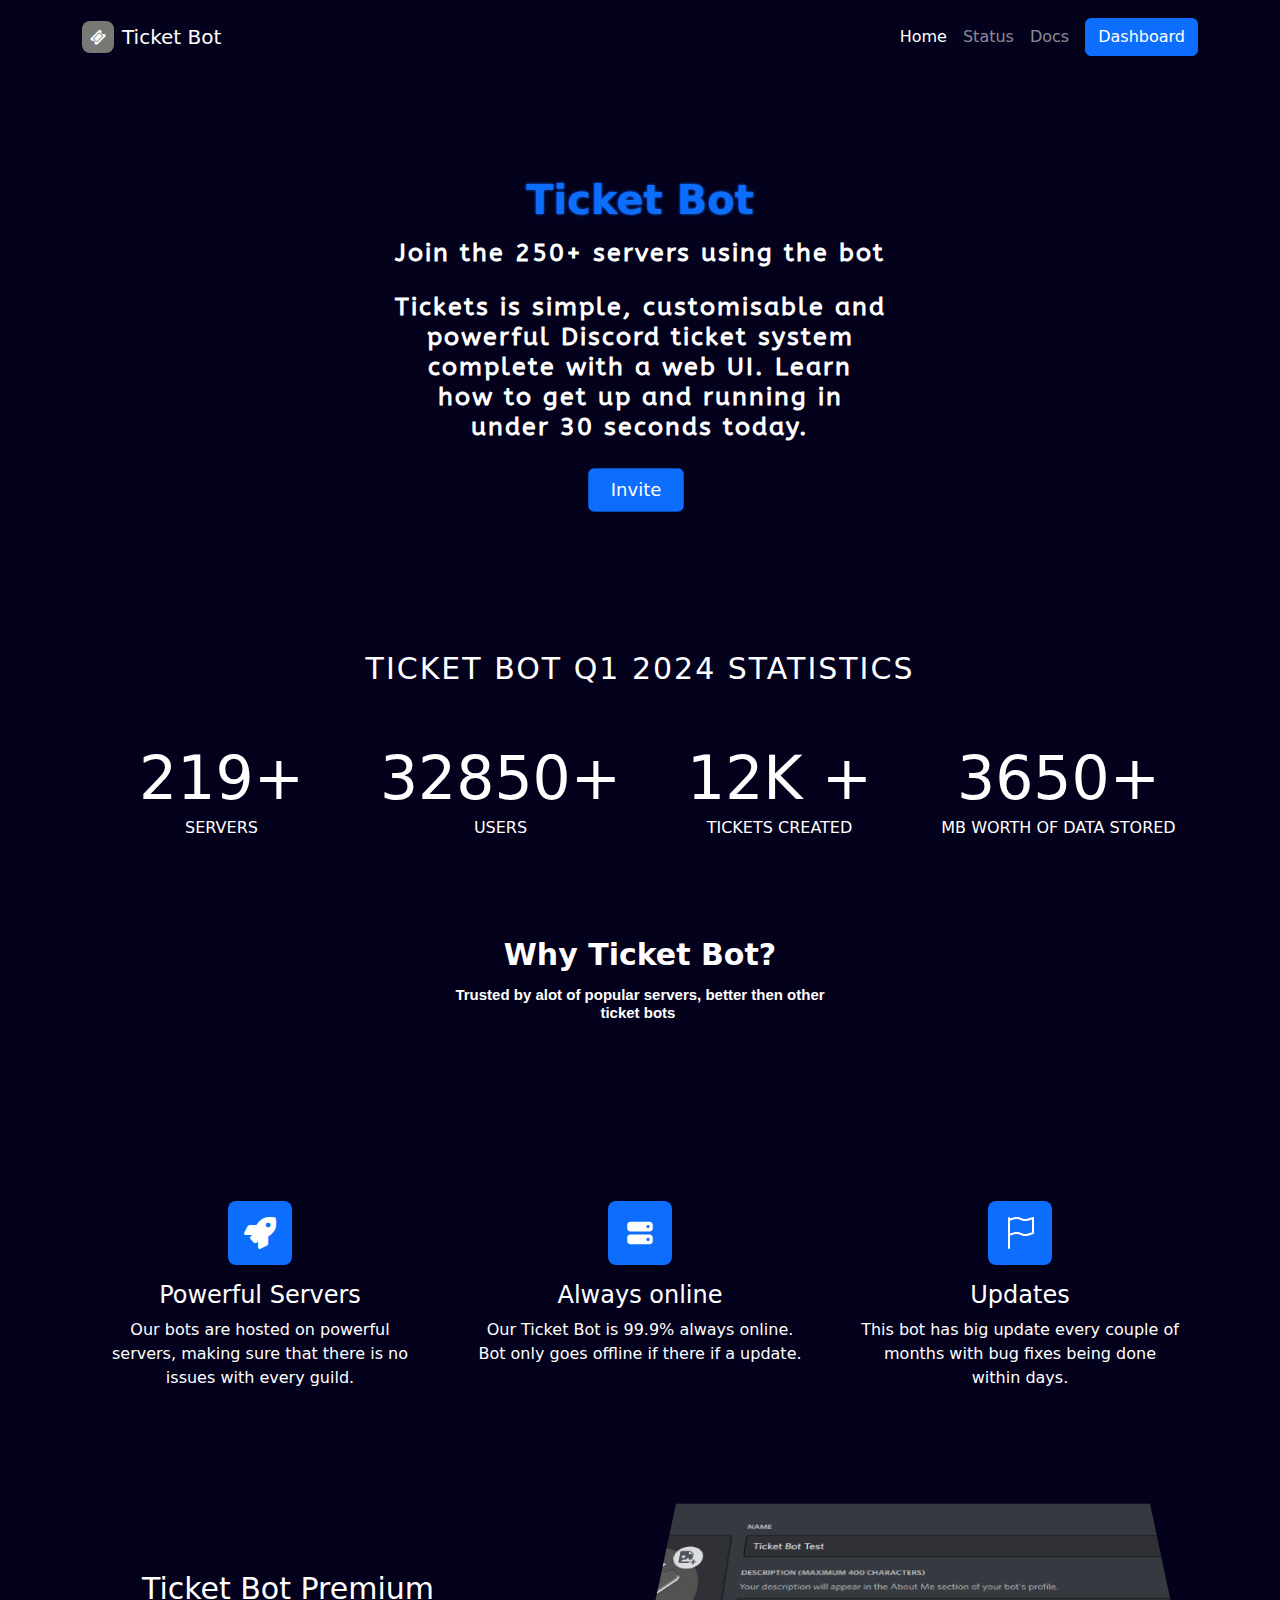
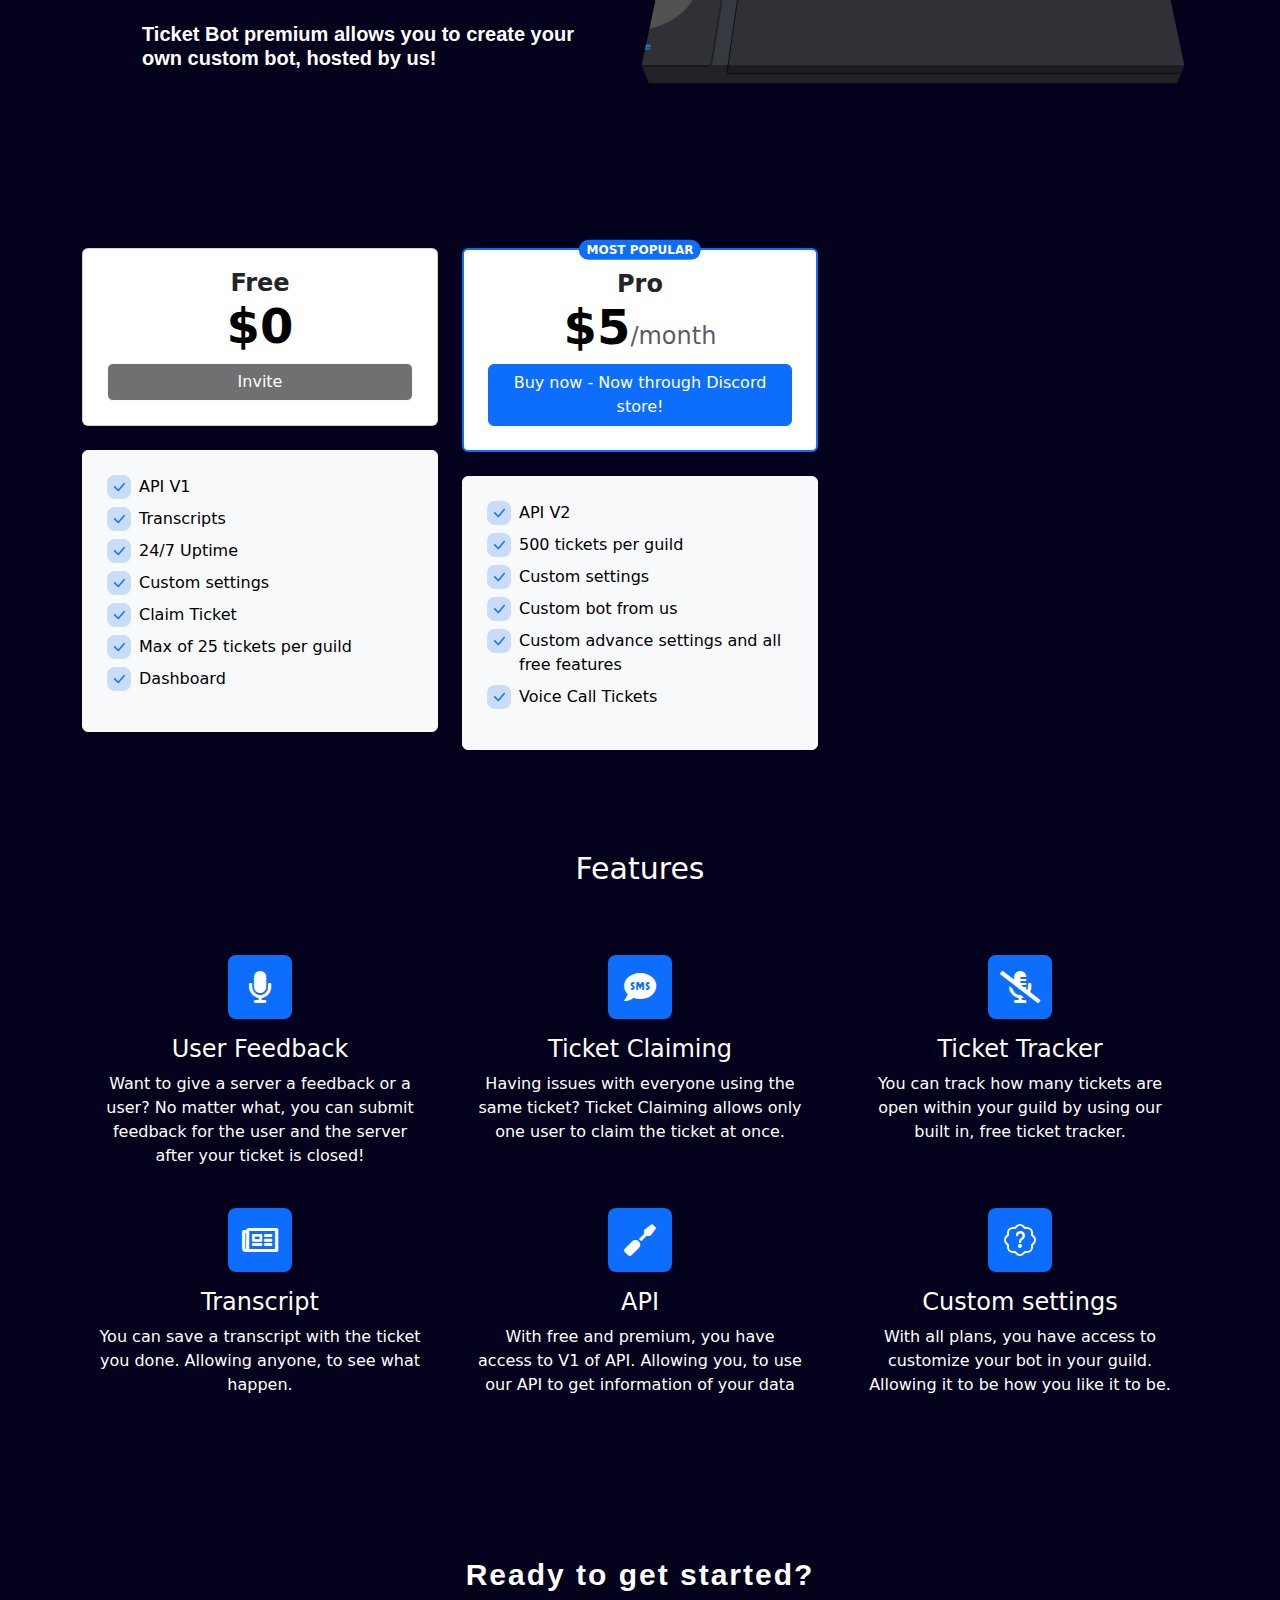
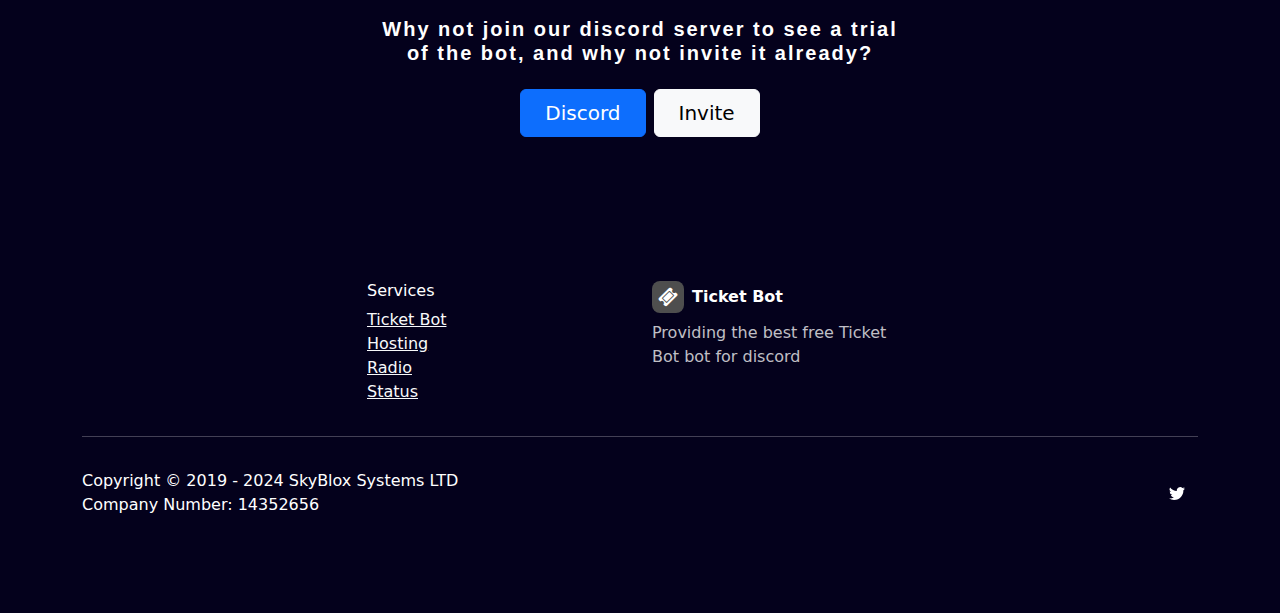
==== index.html @ ac88cea0 "Update index.html" ====
<!DOCTYPE html>
<html data-bs-theme="light" lang="en" style="color: rgb(255,255,255);text-align: left;">

<head>
    <title>Ticket Bot | The best free ticket bot</title>
    <link rel="icon" href="https://cdn.discordapp.com/attachments/1089099887070687252/1190292532312162344/Ticket_Bot_Logo_-_With_Name.png?ex=65a1454e&is=658ed04e&hm=41a91dc349c3cc5c8880ece4c9920a73d87f73eee15b302fbfa9a75bf27e2c14&">
    <meta charset="utf-8">
    <script src="https://status.skybloxsystems.com/embed/script.js"></script>
    <meta name="viewport" content="width=device-width, initial-scale=1.0, shrink-to-fit=no">
    <title>Ticket Bot website</title>
    <link rel="stylesheet" href="assets/bootstrap/css/bootstrap.min.css">
    <link rel="stylesheet" href="https://fonts.googleapis.com/css?family=ABeeZee&amp;display=swap">
    <link rel="stylesheet" href="https://fonts.googleapis.com/css?family=Caladea&amp;display=swap">
    <link rel="stylesheet" href="https://fonts.googleapis.com/css?family=Noto+Sans+Inscriptional+Pahlavi&amp;display=swap">
    <link rel="stylesheet" href="assets/fonts/fontawesome-all.min.css">
    <link rel="stylesheet" href="assets/fonts/font-awesome.min.css">
    <link rel="stylesheet" href="assets/fonts/fontawesome5-overrides.min.css">
    <link rel="stylesheet" href="assets/css/aos.min.css">
    <link rel="stylesheet" href="assets/css/3D-image.css">
    <link rel="stylesheet" href="assets/css/Animated-Typing-With-Blinking.css">
    <link rel="stylesheet" href="assets/css/Banner-Heading-Image.css">
    <link rel="stylesheet" href="assets/css/Clean-Button-Scale-Hover-Effect.css">
    <link rel="stylesheet" href="https://cdnjs.cloudflare.com/ajax/libs/OwlCarousel2/2.3.4/assets/owl.carousel.min.css">
    <link rel="stylesheet" href="assets/css/Incrementing-Animation.css">
    <link rel="stylesheet" href="assets/css/Navbar-Right-Links-Dark.css">
    <link rel="stylesheet" href="assets/css/Pricing-Free-Paid.css">
    <link rel="stylesheet" href="assets/css/Wave-Animation-Circle-and-Square.css">
    <link rel="stylesheet" href="assets/css/Waves---DentalTech.css">
</head>

<body style="background: rgb(4,1,28);text-align: left;border-color: rgb(255,255,255);color: rgb(255,255,255);">
    <nav class="navbar navbar-expand-md bg-dark py-3 navbar-dark" style="background: linear-gradient(black, #04011c 0%);">
        <div class="container"><a class="navbar-brand d-flex align-items-center" href="#"><span class="bs-icon-sm bs-icon-rounded bs-icon-primary d-flex justify-content-center align-items-center me-2 bs-icon" style="background: rgb(120,120,117);"><i class="fa fa-ticket"></i></span><span>Ticket Bot</span></a><button data-bs-toggle="collapse" class="navbar-toggler" data-bs-target="#navcol-5"><span class="visually-hidden">Toggle navigation</span><span class="navbar-toggler-icon"></span></button>
            <div class="collapse navbar-collapse" id="navcol-5">
                <ul class="navbar-nav ms-auto">
                    <li class="nav-item"><a class="nav-link active" href="#">Home</a></li>
                    <li class="nav-item"><a class="nav-link" href="https://status.skybloxsystems.com">Status</a></li>
                    <li class="nav-item"><a class="nav-link" href="https://docs.ticketbots.co.uk">Docs</a></li>
                </ul><a class="btn btn-primary ms-md-2" role="button" href="https://dashboard.ticketbots.co.uk">Dashboard</a>
            </div>
        </div>
    </nav>
    <section class="py-4 py-xl-5" style="text-align: left;">
        <div class="text-center p-4 p-lg-5" style="text-align: left;">
            <p class="fw-bold text-primary mb-2" style="text-align: center;font-size: 40px;text-shadow: 0px 0px 3px;">Ticket Bot</p>
            <h1 class="fw-bold mb-4" style="color: rgb(255,255,255);text-align: center;font-size: 25px;font-family: ABeeZee, sans-serif;font-weight: bold;">Join the 250+ servers using the bot</h1>
            <h1 class="fw-bold mb-4" style="color: rgb(255,255,255);text-align: center;font-size: 25px;font-family: ABeeZee, sans-serif;">Tickets is simple, customisable and <br>powerful Discord ticket system <br>complete with a web UI. Learn <br>how to get up and running in <br>under 30 seconds today.<br></h1><button class="btn btn-primary fs-5 me-2 py-2 px-4" type="button" style="text-align: left;transform: scale(0.90);" onclick="window.location.href=&#39;https://discord.com/oauth2/authorize?client_id=799231222303293461&amp;scope=bot%20applications.commands&amp;permissions=2147486783&#39;;">Invite</button>
            <div class="text-nowrap d-flex justify-content-center align-items-center animated-text noSelect" style="background: rgba(255,255,255,0);border-style: none;margin-top: 16px;width: 50%;margin-right: auto;margin-left: auto;"></div>
        </div>
        <div class="container py-4 py-xl-5">
            <section data-aos="fade-up" data-aos-duration="400" data-aos-once="true" class="font-dark">
                <div class="container">
                    <h3 data-aos="fade-up" data-aos-duration="400" data-aos-delay="200" data-aos-once="true" class="text-center all-capital p-4" style="font-size: 30px;font-weight: 300;line-height: 38px;letter-spacing: 2px;">Ticket Bot Q1 2024 STATISTICS</h3>
                    <div class="row row-cols-1 row-cols-sm-1 row-cols-md-2 row-cols-lg-4 row-cols-xl-4 row-cols-xxl-4" data-aos="fade-up" data-aos-duration="800" data-aos-delay="150" data-aos-once="true" style="padding-top: 20px;padding-bottom: 40px;">
                        <div class="col">
                            <div><span class="Justify-Flex-Center purecounter counter-font count plus" data-purecounter-start="0" data-purecounter-end="600" data-purecounter-duration="2">600&nbsp;</span>
                                <p class="text-center text-uppercase">Servers</p>
                            </div>
                        </div>
                        <div class="col">
                            <div><span class="Justify-Flex-Center purecounter counter-font plus" data-purecounter-start="0" data-purecounter-end="45000" data-purecounter-duration="1">45000</span>
                                <p class="text-center text-uppercase">Users</p>
                            </div>
                        </div>
                        <div class="col">
                            <div><span class="Justify-Flex-Center purecounter counter-font plus-k" data-purecounter-start="0" data-purecounter-end="12.2" data-purecounter-duration="1">12.2</span>
                                <p class="text-center text-uppercase">Tickets created</p>
                            </div>
                        </div>
                        <div class="col">
                            <div><span class="Justify-Flex-Center purecounter counter-font plus" data-purecounter-start="0" data-purecounter-end="5000" data-purecounter-duration="1">5000</span>
                                <p class="text-center text-uppercase">MB WORTH OF DATA STORED</p>
                            </div>
                        </div>
                    </div>
                </div>
            </section>
            <div class="row mb-5">
                <div class="col-md-8 col-xl-6 text-center mx-auto">
                    <h2 style="font-size: 15px;">Trusted by alot of popular servers, better then other<br>ticket bots&nbsp;</h2>
                    <p class="w-lg-50" style="font-size: 30px;"><strong>Why Ticket Bot?</strong><br></p>
                </div>
            </div>
        </div>
        <div class="container py-4 py-xl-5">
            <div class="row mb-5">
                <div class="col-md-8 col-xl-6 text-center mx-auto">
                    <h2></h2>
                    <p class="w-lg-50"></p>
                </div>
            </div>
            <div class="row gy-4 row-cols-1 row-cols-md-2 row-cols-xl-3">
                <div class="col">
                    <div class="text-center d-flex flex-column align-items-center align-items-xl-center">
                        <div class="bs-icon-lg bs-icon-rounded bs-icon-primary d-flex flex-shrink-0 justify-content-center align-items-center d-inline-block mb-3 bs-icon lg"><i class="fas fa-rocket"></i></div>
                        <div class="px-3">
                            <h4>Powerful Servers</h4>
                            <p>Our bots are hosted on powerful servers, making sure that there is no issues with every guild.</p><a href="#"></a>
                        </div>
                    </div>
                </div>
                <div class="col">
                    <div class="text-center d-flex flex-column align-items-center align-items-xl-center">
                        <div class="bs-icon-lg bs-icon-rounded bs-icon-primary d-flex flex-shrink-0 justify-content-center align-items-center d-inline-block mb-3 bs-icon lg"><svg xmlns="http://www.w3.org/2000/svg" width="1em" height="1em" viewBox="0 0 20 20" fill="none">
                                <path fill-rule="evenodd" clip-rule="evenodd" d="M2 5C2 3.89543 2.89543 3 4 3H16C17.1046 3 18 3.89543 18 5V7C18 8.10457 17.1046 9 16 9H4C2.89543 9 2 8.10457 2 7V5ZM16 6C16 6.55228 15.5523 7 15 7C14.4477 7 14 6.55228 14 6C14 5.44772 14.4477 5 15 5C15.5523 5 16 5.44772 16 6Z" fill="currentColor"></path>
                                <path fill-rule="evenodd" clip-rule="evenodd" d="M2 13C2 11.8954 2.89543 11 4 11H16C17.1046 11 18 11.8954 18 13V15C18 16.1046 17.1046 17 16 17H4C2.89543 17 2 16.1046 2 15V13ZM16 14C16 14.5523 15.5523 15 15 15C14.4477 15 14 14.5523 14 14C14 13.4477 14.4477 13 15 13C15.5523 13 16 13.4477 16 14Z" fill="currentColor"></path>
                            </svg></div>
                        <div class="px-3">
                            <h4>Always online</h4>
                            <p>Our Ticket Bot is 99.9% always online. Bot only goes offline if there if a update.</p>
                        </div>
                    </div>
                </div>
                <div class="col">
                    <div class="text-center d-flex flex-column align-items-center align-items-xl-center">
                        <div class="bs-icon-lg bs-icon-rounded bs-icon-primary d-flex flex-shrink-0 justify-content-center align-items-center d-inline-block mb-3 bs-icon lg"><svg xmlns="http://www.w3.org/2000/svg" width="1em" height="1em" fill="currentColor" viewBox="0 0 16 16" class="bi bi-flag">
                                <path d="M14.778.085A.5.5 0 0 1 15 .5V8a.5.5 0 0 1-.314.464L14.5 8l.186.464-.003.001-.006.003-.023.009a12.435 12.435 0 0 1-.397.15c-.264.095-.631.223-1.047.35-.816.252-1.879.523-2.71.523-.847 0-1.548-.28-2.158-.525l-.028-.01C7.68 8.71 7.14 8.5 6.5 8.5c-.7 0-1.638.23-2.437.477A19.626 19.626 0 0 0 3 9.342V15.5a.5.5 0 0 1-1 0V.5a.5.5 0 0 1 1 0v.282c.226-.079.496-.17.79-.26C4.606.272 5.67 0 6.5 0c.84 0 1.524.277 2.121.519l.043.018C9.286.788 9.828 1 10.5 1c.7 0 1.638-.23 2.437-.477a19.587 19.587 0 0 0 1.349-.476l.019-.007.004-.002h.001M14 1.221c-.22.078-.48.167-.766.255-.81.252-1.872.523-2.734.523-.886 0-1.592-.286-2.203-.534l-.008-.003C7.662 1.21 7.139 1 6.5 1c-.669 0-1.606.229-2.415.478A21.294 21.294 0 0 0 3 1.845v6.433c.22-.078.48-.167.766-.255C4.576 7.77 5.638 7.5 6.5 7.5c.847 0 1.548.28 2.158.525l.028.01C9.32 8.29 9.86 8.5 10.5 8.5c.668 0 1.606-.229 2.415-.478A21.317 21.317 0 0 0 14 7.655V1.222z"></path>
                            </svg></div>
                        <div class="px-3">
                            <h4>Updates</h4>
                            <p>This bot has big update every couple of months with bug fixes being done within days.</p><a href="#"></a>
                        </div>
                    </div>
                </div>
            </div>
            <section class="py-4 py-xl-5">
                <div class="container">
                    <div class="bg-dark border rounded border-0 border-dark overflow-hidden">
                        <div class="row g-0">
                            <div class="col-md-6" style="background: #04011c;">
                                <div class="text-white p-4 p-md-5" style="background: #04011c;">
                                    <h2 class="fw-bold text-white mb-3" style="font-size: 20px;text-align: left;">Ticket Bot premium allows you to create your own custom bot, hosted by us!</h2>
                                    <p class="mb-4" style="font-size: 30px;">Ticket Bot Premium</p>
                                    <div class="my-3"></div>
                                </div>
                            </div>
                            <div class="col-md-6 order-first order-md-last" style="min-height: 250px;background: #04011c;"><img class="w-100 h-100 fit-cover" src="assets/img/Screenshot%202022-06-01%20114103.png"></div>
                        </div>
                    </div>
                </div>
            </section>
        </div>
        <div class="container py-4 py-xl-5">
            <div class="row gy-4 row-cols-1 row-cols-md-2 row-cols-xl-3 d-xl-flex">
                <div class="col">
                    <div class="card mb-4">
                        <div class="card-body text-center p-4">
                            <h4 class="fw-bold card-subtitle">Free</h4>
                            <h4 class="display-5 fw-bold card-title" style="color: rgb(0,0,0);">$0</h4><a class="btn btn-light d-block w-100" role="button" href="https://discord.com/oauth2/authorize?client_id=799231222303293461&amp;scope=bot%20applications.commands&amp;permissions=2147486783" style="background: rgba(0,0,0,0.56);color: rgb(255,255,255);">Invite</a>
                        </div>
                    </div>
                    <div class="bg-light border rounded border-light p-4">
                        <ul class="list-unstyled">
                            <li class="d-flex mb-2"><span class="bs-icon-xs bs-icon-rounded bs-icon-primary-light bs-icon me-2"><svg xmlns="http://www.w3.org/2000/svg" width="1em" height="1em" fill="currentColor" viewBox="0 0 16 16" class="bi bi-check-lg text-primary">
                                        <path d="M12.736 3.97a.733.733 0 0 1 1.047 0c.286.289.29.756.01 1.05L7.88 12.01a.733.733 0 0 1-1.065.02L3.217 8.384a.757.757 0 0 1 0-1.06.733.733 0 0 1 1.047 0l3.052 3.093 5.4-6.425a.247.247 0 0 1 .02-.022Z"></path>
                                    </svg></span><span style="border-color: rgb(1,1,1);color: rgb(0,0,0);">API V1</span></li>
                            <li class="d-flex mb-2"><span class="bs-icon-xs bs-icon-rounded bs-icon-primary-light bs-icon me-2"><svg xmlns="http://www.w3.org/2000/svg" width="1em" height="1em" fill="currentColor" viewBox="0 0 16 16" class="bi bi-check-lg text-primary">
                                        <path d="M12.736 3.97a.733.733 0 0 1 1.047 0c.286.289.29.756.01 1.05L7.88 12.01a.733.733 0 0 1-1.065.02L3.217 8.384a.757.757 0 0 1 0-1.06.733.733 0 0 1 1.047 0l3.052 3.093 5.4-6.425a.247.247 0 0 1 .02-.022Z"></path>
                                    </svg></span><span style="color: rgb(0,0,0);">Transcripts</span></li>
                            <li class="d-flex mb-2"><span class="bs-icon-xs bs-icon-rounded bs-icon-primary-light bs-icon me-2"><svg xmlns="http://www.w3.org/2000/svg" width="1em" height="1em" fill="currentColor" viewBox="0 0 16 16" class="bi bi-check-lg text-primary">
                                        <path d="M12.736 3.97a.733.733 0 0 1 1.047 0c.286.289.29.756.01 1.05L7.88 12.01a.733.733 0 0 1-1.065.02L3.217 8.384a.757.757 0 0 1 0-1.06.733.733 0 0 1 1.047 0l3.052 3.093 5.4-6.425a.247.247 0 0 1 .02-.022Z"></path>
                                    </svg></span><span style="color: rgb(0,0,0);">24/7 Uptime</span></li>
                            <li class="d-flex mb-2"><span class="bs-icon-xs bs-icon-rounded bs-icon-primary-light bs-icon me-2"><svg xmlns="http://www.w3.org/2000/svg" width="1em" height="1em" fill="currentColor" viewBox="0 0 16 16" class="bi bi-check-lg text-primary">
                                        <path d="M12.736 3.97a.733.733 0 0 1 1.047 0c.286.289.29.756.01 1.05L7.88 12.01a.733.733 0 0 1-1.065.02L3.217 8.384a.757.757 0 0 1 0-1.06.733.733 0 0 1 1.047 0l3.052 3.093 5.4-6.425a.247.247 0 0 1 .02-.022Z"></path>
                                    </svg></span><span style="color: rgb(0,0,0);">Custom settings</span></li>
                            <li class="d-flex mb-2"><span class="bs-icon-xs bs-icon-rounded bs-icon-primary-light bs-icon me-2"><svg xmlns="http://www.w3.org/2000/svg" width="1em" height="1em" fill="currentColor" viewBox="0 0 16 16" class="bi bi-check-lg text-primary">
                                        <path d="M12.736 3.97a.733.733 0 0 1 1.047 0c.286.289.29.756.01 1.05L7.88 12.01a.733.733 0 0 1-1.065.02L3.217 8.384a.757.757 0 0 1 0-1.06.733.733 0 0 1 1.047 0l3.052 3.093 5.4-6.425a.247.247 0 0 1 .02-.022Z"></path>
                                    </svg></span><span style="color: rgb(0,0,0);">Claim Ticket</span></li>
                            <li class="d-flex mb-2"><span class="bs-icon-xs bs-icon-rounded bs-icon-primary-light bs-icon me-2"><svg xmlns="http://www.w3.org/2000/svg" width="1em" height="1em" fill="currentColor" viewBox="0 0 16 16" class="bi bi-check-lg text-primary">
                                        <path d="M12.736 3.97a.733.733 0 0 1 1.047 0c.286.289.29.756.01 1.05L7.88 12.01a.733.733 0 0 1-1.065.02L3.217 8.384a.757.757 0 0 1 0-1.06.733.733 0 0 1 1.047 0l3.052 3.093 5.4-6.425a.247.247 0 0 1 .02-.022Z"></path>
                                    </svg></span><span style="color: rgb(0,0,0);">Max of 25 tickets per guild</span></li>
                            <li class="d-flex mb-2"><span class="bs-icon-xs bs-icon-rounded bs-icon-primary-light bs-icon me-2"><svg xmlns="http://www.w3.org/2000/svg" width="1em" height="1em" fill="currentColor" viewBox="0 0 16 16" class="bi bi-check-lg text-primary">
                                        <path d="M12.736 3.97a.733.733 0 0 1 1.047 0c.286.289.29.756.01 1.05L7.88 12.01a.733.733 0 0 1-1.065.02L3.217 8.384a.757.757 0 0 1 0-1.06.733.733 0 0 1 1.047 0l3.052 3.093 5.4-6.425a.247.247 0 0 1 .02-.022Z"></path>
                                    </svg></span><span style="color: rgb(0,0,0);">Dashboard</span></li>
                        </ul>
                    </div>
                </div>
                <div class="col">
                    <div class="card border-primary border-2 mb-4">
                        <div class="card-body text-center p-4"><span class="badge rounded-pill bg-primary position-absolute top-0 start-50 translate-middle text-uppercase">Most Popular</span>
                            <h4 class="fw-bold card-subtitle">Pro</h4>
                            <h4 class="display-5 fw-bold card-title" style="color: rgb(0,0,0);">$5<span class="fs-4 fw-normal text-muted">/month</span></h4><a class="btn btn-primary d-block w-100" role="button" href="">Buy now - Now through Discord store!</a>
                        </div>
                    </div>
                    <div class="bg-light border rounded border-light p-4">
                        <ul class="list-unstyled">
                            <li class="d-flex mb-2"><span class="bs-icon-xs bs-icon-rounded bs-icon-primary-light bs-icon me-2"><svg xmlns="http://www.w3.org/2000/svg" width="1em" height="1em" fill="currentColor" viewBox="0 0 16 16" class="bi bi-check-lg text-primary">
                                        <path d="M12.736 3.97a.733.733 0 0 1 1.047 0c.286.289.29.756.01 1.05L7.88 12.01a.733.733 0 0 1-1.065.02L3.217 8.384a.757.757 0 0 1 0-1.06.733.733 0 0 1 1.047 0l3.052 3.093 5.4-6.425a.247.247 0 0 1 .02-.022Z"></path>
                                    </svg></span><span style="color: rgb(0,0,0);">API V2</span></li>
                            <li class="d-flex mb-2"><span class="bs-icon-xs bs-icon-rounded bs-icon-primary-light bs-icon me-2"><svg xmlns="http://www.w3.org/2000/svg" width="1em" height="1em" fill="currentColor" viewBox="0 0 16 16" class="bi bi-check-lg text-primary">
                                        <path d="M12.736 3.97a.733.733 0 0 1 1.047 0c.286.289.29.756.01 1.05L7.88 12.01a.733.733 0 0 1-1.065.02L3.217 8.384a.757.757 0 0 1 0-1.06.733.733 0 0 1 1.047 0l3.052 3.093 5.4-6.425a.247.247 0 0 1 .02-.022Z"></path>
                                    </svg></span><span style="color: rgb(1,1,1);">500 tickets per guild</span></li>
                            <li class="d-flex mb-2"><span class="bs-icon-xs bs-icon-rounded bs-icon-primary-light bs-icon me-2"><svg xmlns="http://www.w3.org/2000/svg" width="1em" height="1em" fill="currentColor" viewBox="0 0 16 16" class="bi bi-check-lg text-primary">
                                        <path d="M12.736 3.97a.733.733 0 0 1 1.047 0c.286.289.29.756.01 1.05L7.88 12.01a.733.733 0 0 1-1.065.02L3.217 8.384a.757.757 0 0 1 0-1.06.733.733 0 0 1 1.047 0l3.052 3.093 5.4-6.425a.247.247 0 0 1 .02-.022Z"></path>
                                    </svg></span><span style="color: rgb(0,0,0);">Custom settings</span></li>
                            <li class="d-flex mb-2"><span class="bs-icon-xs bs-icon-rounded bs-icon-primary-light bs-icon me-2"><svg xmlns="http://www.w3.org/2000/svg" width="1em" height="1em" fill="currentColor" viewBox="0 0 16 16" class="bi bi-check-lg text-primary">
                                        <path d="M12.736 3.97a.733.733 0 0 1 1.047 0c.286.289.29.756.01 1.05L7.88 12.01a.733.733 0 0 1-1.065.02L3.217 8.384a.757.757 0 0 1 0-1.06.733.733 0 0 1 1.047 0l3.052 3.093 5.4-6.425a.247.247 0 0 1 .02-.022Z"></path>
                                    </svg></span><span style="color: rgb(0,0,0);">Custom bot from us</span></li>
                            <li class="d-flex mb-2"><span class="bs-icon-xs bs-icon-rounded bs-icon-primary-light bs-icon me-2"><svg xmlns="http://www.w3.org/2000/svg" width="1em" height="1em" fill="currentColor" viewBox="0 0 16 16" class="bi bi-check-lg text-primary">
                                        <path d="M12.736 3.97a.733.733 0 0 1 1.047 0c.286.289.29.756.01 1.05L7.88 12.01a.733.733 0 0 1-1.065.02L3.217 8.384a.757.757 0 0 1 0-1.06.733.733 0 0 1 1.047 0l3.052 3.093 5.4-6.425a.247.247 0 0 1 .02-.022Z"></path>
                                    </svg></span><span style="color: rgb(0,0,0);">Custom advance settings and all free features</span></li>
                            <li class="d-flex mb-2"><span class="bs-icon-xs bs-icon-rounded bs-icon-primary-light bs-icon me-2"><svg xmlns="http://www.w3.org/2000/svg" width="1em" height="1em" fill="currentColor" viewBox="0 0 16 16" class="bi bi-check-lg text-primary">
                                        <path d="M12.736 3.97a.733.733 0 0 1 1.047 0c.286.289.29.756.01 1.05L7.88 12.01a.733.733 0 0 1-1.065.02L3.217 8.384a.757.757 0 0 1 0-1.06.733.733 0 0 1 1.047 0l3.052 3.093 5.4-6.425a.247.247 0 0 1 .02-.022Z"></path>
                                    </svg></span><span style="color: rgb(0,0,0);">Voice Call Tickets</span></li>
                        </ul>
                    </div>
                </div>
            </div>
        </div>
        <div class="container py-4 py-xl-5">
            <div class="row mb-5">
                <div class="col-md-8 col-xl-6 text-center mx-auto">
                    <h2></h2>
                    <p class="w-lg-50" style="font-size: 30px;">Features</p>
                </div>
            </div>
            <div class="row gy-4 row-cols-1 row-cols-md-2 row-cols-xl-3">
                <div class="col">
                    <div class="text-center d-flex flex-column align-items-center align-items-xl-center">
                        <div class="bs-icon-lg bs-icon-rounded bs-icon-primary d-flex flex-shrink-0 justify-content-center align-items-center d-inline-block mb-3 bs-icon lg"><i class="fas fa-microphone"></i></div>
                        <div class="px-3">
                            <h4>User Feedback</h4>
                            <p>Want to give a server a feedback or a user? No matter what, you can submit feedback for the user and the server after your ticket is closed!</p><a href="#"></a>
                        </div>
                    </div>
                </div>
                <div class="col">
                    <div class="text-center d-flex flex-column align-items-center align-items-xl-center">
                        <div class="bs-icon-lg bs-icon-rounded bs-icon-primary d-flex flex-shrink-0 justify-content-center align-items-center d-inline-block mb-3 bs-icon lg"><i class="fas fa-sms"></i></div>
                        <div class="px-3">
                            <h4>Ticket Claiming</h4>
                            <p>Having issues with everyone using the same ticket? Ticket Claiming allows only one user to claim the ticket at once.</p><a href="#"></a>
                        </div>
                    </div>
                </div>
                <div class="col">
                    <div class="text-center d-flex flex-column align-items-center align-items-xl-center">
                        <div class="bs-icon-lg bs-icon-rounded bs-icon-primary d-flex flex-shrink-0 justify-content-center align-items-center d-inline-block mb-3 bs-icon lg"><i class="fas fa-microphone-alt-slash"></i></div>
                        <div class="px-3">
                            <h4>Ticket Tracker</h4>
                            <p>You can track how many tickets are open within your guild by using our built in, free ticket tracker.</p><a href="#"></a>
                        </div>
                    </div>
                </div>
                <div class="col">
                    <div class="text-center d-flex flex-column align-items-center align-items-xl-center">
                        <div class="bs-icon-lg bs-icon-rounded bs-icon-primary d-flex flex-shrink-0 justify-content-center align-items-center d-inline-block mb-3 bs-icon lg"><i class="far fa-newspaper"></i></div>
                        <div class="px-3">
                            <h4 style="--bs-primary: #787875;--bs-primary-rgb: 120,120,117;">Transcript</h4>
                            <p>You can save a transcript with the ticket you done. Allowing anyone, to see what happen.</p><a href="#"></a>
                        </div>
                    </div>
                </div>
                <div class="col">
                    <div class="text-center d-flex flex-column align-items-center align-items-xl-center">
                        <div class="bs-icon-lg bs-icon-rounded bs-icon-primary d-flex flex-shrink-0 justify-content-center align-items-center d-inline-block mb-3 bs-icon lg"><i class="fas fa-screwdriver"></i></div>
                        <div class="px-3">
                            <h4>API</h4>
                            <p>With free and premium, you have access to V1 of API. Allowing you, to use our API to get information of your data</p><a href="#"></a>
                        </div>
                    </div>
                </div>
                <div class="col">
                    <div class="text-center d-flex flex-column align-items-center align-items-xl-center">
                        <div class="bs-icon-lg bs-icon-rounded bs-icon-primary d-flex flex-shrink-0 justify-content-center align-items-center d-inline-block mb-3 bs-icon lg"><svg xmlns="http://www.w3.org/2000/svg" width="1em" height="1em" fill="currentColor" viewBox="0 0 16 16" class="bi bi-patch-question">
                                <path d="M8.05 9.6c.336 0 .504-.24.554-.627.04-.534.198-.815.847-1.26.673-.475 1.049-1.09 1.049-1.986 0-1.325-.92-2.227-2.262-2.227-1.02 0-1.792.492-2.1 1.29A1.71 1.71 0 0 0 6 5.48c0 .393.203.64.545.64.272 0 .455-.147.564-.51.158-.592.525-.915 1.074-.915.61 0 1.03.446 1.03 1.084 0 .563-.208.885-.822 1.325-.619.433-.926.914-.926 1.64v.111c0 .428.208.745.585.745z"></path>
                                <path d="m10.273 2.513-.921-.944.715-.698.622.637.89-.011a2.89 2.89 0 0 1 2.924 2.924l-.01.89.636.622a2.89 2.89 0 0 1 0 4.134l-.637.622.011.89a2.89 2.89 0 0 1-2.924 2.924l-.89-.01-.622.636a2.89 2.89 0 0 1-4.134 0l-.622-.637-.89.011a2.89 2.89 0 0 1-2.924-2.924l.01-.89-.636-.622a2.89 2.89 0 0 1 0-4.134l.637-.622-.011-.89a2.89 2.89 0 0 1 2.924-2.924l.89.01.622-.636a2.89 2.89 0 0 1 4.134 0l-.715.698a1.89 1.89 0 0 0-2.704 0l-.92.944-1.32-.016a1.89 1.89 0 0 0-1.911 1.912l.016 1.318-.944.921a1.89 1.89 0 0 0 0 2.704l.944.92-.016 1.32a1.89 1.89 0 0 0 1.912 1.911l1.318-.016.921.944a1.89 1.89 0 0 0 2.704 0l.92-.944 1.32.016a1.89 1.89 0 0 0 1.911-1.912l-.016-1.318.944-.921a1.89 1.89 0 0 0 0-2.704l-.944-.92.016-1.32a1.89 1.89 0 0 0-1.912-1.911l-1.318.016z"></path>
                                <path d="M7.001 11a1 1 0 1 1 2 0 1 1 0 0 1-2 0z"></path>
                            </svg></div>
                        <div class="px-3">
                            <h4>Custom settings</h4>
                            <p>With all plans, you have access to customize your bot in your guild. Allowing it to be how you like it to be.</p><a href="#"></a>
                        </div>
                    </div>
                </div>
            </div>
        </div>
        <section class="py-4 py-xl-5">
            <div class="container">
                <div class="text-center p-4 p-lg-5">
                    <h1 class="fw-bold mb-4" style="font-size: 30px;">Ready to get started?</h1>
                    <h1 class="fw-bold mb-4" style="font-size: 20px;">Why not join our discord server to see a trial <br>of the bot, and why not invite it already?</h1><button class="btn btn-primary fs-5 me-2 py-2 px-4" type="button" onclick="window.location.href=https://discord.com/invite/Gj729TGwUz&#39;;">Discord</button><button class="btn btn-light fs-5 py-2 px-4" type="button" onclick="window.location.href=https://discord.com/oauth2/authorize?client_id=799231222303293461&amp;scope=bot%20applications.commands&amp;permissions=2147486783&#39;;">Invite</button>
                </div>
            </div>
        </section>
        <footer class="text-white bg-dark" style="background: linear-gradient(white, #04011c 0%);">
            <div class="container py-4 py-lg-5">
                <div class="row justify-content-center">
                    <div class="col-sm-4 col-md-3 text-center text-lg-start d-flex flex-column item">
                        <h3 class="fs-6 text-white">Services</h3>
                        <ul class="list-unstyled">
                            <li><a class="link-light" href="https://ticketbots.co.uk">Ticket Bot</a></li>
                            <li><a class="link-light" href="https://billing.skybloxsystems.com">Hosting</a></li>
                            <li><a class="link-light" href="https://radio.skybloxsystems.com">Radio</a></li>
                            <li><a class="link-light" href="https://status.skybloxsystems.com">Status</a></li>
                        </ul>
                    </div>
                    <div class="col-lg-3 text-center text-lg-start d-flex flex-column align-items-center order-first align-items-lg-start order-lg-last item social">
                        <div class="fw-bold d-flex align-items-center mb-2"><span class="bs-icon-sm bs-icon-rounded bs-icon-primary d-flex justify-content-center align-items-center bs-icon me-2" style="--bs-primary: #4e4e4e;--bs-primary-rgb: 78,78,78;"><i class="fa fa-ticket fs-5"></i></span><span>Ticket Bot</span></div>
                        <p class="text-muted copyright"><span style="color: rgba(255, 255, 255, 0.75);">Providing the best free Ticket Bot bot for discord</span></p>
                    </div>
                </div>
                <hr>
                <div class="d-flex justify-content-between align-items-center pt-3">
                    <p class="mb-0">Copyright © 2019 - 2024 SkyBlox Systems LTD<br>Company Number: 14352656</p>
                    <ul class="list-inline mb-0">
                        <li class="list-inline-item"></li>
                        <li class="list-inline-item"><svg xmlns="http://www.w3.org/2000/svg" width="1em" height="1em" fill="currentColor" viewBox="0 0 16 16" class="bi bi-twitter">
                                <path d="M5.026 15c6.038 0 9.341-5.003 9.341-9.334 0-.14 0-.282-.006-.422A6.685 6.685 0 0 0 16 3.542a6.658 6.658 0 0 1-1.889.518 3.301 3.301 0 0 0 1.447-1.817 6.533 6.533 0 0 1-2.087.793A3.286 3.286 0 0 0 7.875 6.03a9.325 9.325 0 0 1-6.767-3.429 3.289 3.289 0 0 0 1.018 4.382A3.323 3.323 0 0 1 .64 6.575v.045a3.288 3.288 0 0 0 2.632 3.218 3.203 3.203 0 0 1-.865.115 3.23 3.23 0 0 1-.614-.057 3.283 3.283 0 0 0 3.067 2.277A6.588 6.588 0 0 1 .78 13.58a6.32 6.32 0 0 1-.78-.045A9.344 9.344 0 0 0 5.026 15z"></path>
                            </svg></li>
                        <li class="list-inline-item"></li>
                    </ul>
                </div>
            </div>
        </footer>
        <div class="container">
            <div class="bg-dark border rounded border-0 border-dark overflow-hidden" style="background: rgb(255,255,255);border-color: rgb(0,0,0);color: rgb(218,219,220);"></div>
        </div>
    </section>
    <script src="assets/bootstrap/js/bootstrap.min.js"></script>
    <script src="assets/js/aos.min.js"></script>
    <script src="assets/js/bs-init.js"></script>
    <script src="assets/js/Animated-Typing-With-Blinking.js"></script>
    <script src="https://cdnjs.cloudflare.com/ajax/libs/jquery/3.3.1/jquery.min.js"></script>
    <script src="https://cdnjs.cloudflare.com/ajax/libs/OwlCarousel2/2.3.4/owl.carousel.min.js"></script>
    <script src="assets/js/Incrementing-Animation.js"></script>
    <script src="https://status.skybloxsystems.com/embed/script.js"></script>
    <script>
	window.fwSettings={
	'widget_id':201000001316
	};
	!function(){if("function"!=typeof window.FreshworksWidget){var n=function(){n.q.push(arguments)};n.q=[],window.FreshworksWidget=n}}() 
</script>
<script type='text/javascript' src='https://euc-widget.freshworks.com/widgets/201000001316.js' async defer></script>
</body>

</html>
---- assets/fonts/fontawesome5-overrides.min.css ----
.fab.fa-bitcoin:before{content:"\f379"}.far.fa-calendar:before,.fas.fa-calendar:before{content:"\f133"}.far.fa-clipboard:before,.fas.fa-clipboard:before{content:"\f328"}.fab.fa-facebook-f:before{content:"\f39e"}.fab.fa-google-plus:before{content:"\f2b3"}.fas.fa-hotel:before{content:"\f594"}.fab.fa-linkedin:before{content:"\f08c"}.fas.fa-reply:before{content:"\f3e5"}.fas.fa-thermometer:before{content:"\f491"}.fab.fa-vimeo:before{content:"\f40a"}.far.fa-window-close:before,.fas.fa-window-close:before{content:"\f410"}.fab.fa-youtube-square:before{content:"\f431"}
---- assets/css/3D-image.css ----
img {
  --x: 10px;
  --y: 20px;
  transform: perspective(1000px) rotateX(var(--_a,40deg));
  clip-path: polygon( var(--y) var(--y), calc(100% - var(--y)) var(--y), calc(100% - var(--y)) calc(100% - var(--y)), calc(100% - var(--y) - var(--x)) var(--_c,100%), calc(var(--x) + var(--y)) var(--_c,100%), var(--y) calc(100% - var(--y)) );
  outline: var(--y) solid rgba(0,0,0,0.4);
  outline-offset: calc(-1*var(--y));
  padding: var(--y) var(--y) 0 var(--y);
  transition: 1s;
}

.box:hover img {
  --_a: 0deg;
  --_c: calc(100% - var(--y));
}

.box {
  cursor: pointer;
}

h2 {
  text-align: center;
  margin: 0;
  font-size: 30px;
  font-weight: bold;
  font-family: sans-serif;
  transform: translateY(250%);
  transition: .8s;
}

.box:hover h2 {
  transform: translateY(0%);
  transition: .8s .2s;
}
---- assets/css/Animated-Typing-With-Blinking.css ----
.blinking {
  font-size: 70px;
  animation: blinkingText 1.2s infinite;
}

.cd-words-wrapper {
  display: inline-block;
  position: relative;
  text-align: left;
  font-size: 70px;
}

.cd-words-wrapper b {
  display: inline-block;
  position: absolute;
  white-space: nowrap;
  left: 0;
  top: 0;
}

.blc {
  font-size: 70px;
}

.cd-words-wrapper b.is-visible {
  position: relative;
}

.cd-headline.clip span {
  display: inline-block;
  padding: .2em 0;
}

.cd-headline.clip .cd-words-wrapper {
  overflow: hidden;
  vertical-align: top;
}

.cd-headline.clip b {
  opacity: 0;
}

.cd-headline b.is-visible {
  opacity: 1;
  font-weight: 900;
}

.is-visible, .blc {
  color: gery;
}

.animated-text {
  transform: scale(0.5);
}

@media (min-width: 768px) {
  .animated-text {
    transform: scale(1.2);
  }
}

@media (max-width: 576px) {
  .animated-text {
    transform: scale(0.3);
    white-space: nowrap;
  }
}

.noSelect {
  pointer-events: none;
}
---- assets/css/Banner-Heading-Image.css ----
.fit-cover {
  object-fit: cover;
}
---- assets/css/Clean-Button-Scale-Hover-Effect.css ----
.btn:hover {
  transform: scale(1.3);
  transition: .2s ease-in-out 0s;
}

.btn-primary:hover {
  color: #ededed;
  background-color: #001a40;
  border-color: #001a40;
}
---- assets/css/Incrementing-Animation.css ----
.all-capital {
  text-transform: uppercase;
}

.counter-font {
  font-size: 60px;
  font-weight: 500;
  line-height: 76px;
  letter-spacing: 0px;
  text-align: center;
}

span.plus-k::after {
  content: 'K +';
}

span.plus::after {
  content: '+';
}

.Justify-Flex-Center {
  display: flex;
  justify-content: center;
}

.font-dark {
  color: var(--primary-color);
}

.Justify-Flex-Center {
  display: flex;
  justify-content: center;
  align-items: center;
}
---- assets/css/Navbar-Right-Links-Dark.css ----
.bs-icon {
  --bs-icon-size: .75rem;
  display: flex;
  flex-shrink: 0;
  justify-content: center;
  align-items: center;
  font-size: var(--bs-icon-size);
  width: calc(var(--bs-icon-size) * 2);
  height: calc(var(--bs-icon-size) * 2);
  color: var(--bs-primary);
}

.bs-icon-xs {
  --bs-icon-size: 1rem;
  width: calc(var(--bs-icon-size) * 1.5);
  height: calc(var(--bs-icon-size) * 1.5);
}

.bs-icon-sm {
  --bs-icon-size: 1rem;
}

.bs-icon-md {
  --bs-icon-size: 1.5rem;
}

.bs-icon-lg {
  --bs-icon-size: 2rem;
}

.bs-icon-xl {
  --bs-icon-size: 2.5rem;
}

.bs-icon.bs-icon-primary {
  color: var(--bs-white);
  background: var(--bs-primary);
}

.bs-icon.bs-icon-primary-light {
  color: var(--bs-primary);
  background: rgba(var(--bs-primary-rgb), .2);
}

.bs-icon.bs-icon-semi-white {
  color: var(--bs-primary);
  background: rgba(255, 255, 255, .5);
}

.bs-icon.bs-icon-rounded {
  border-radius: .5rem;
}

.bs-icon.bs-icon-circle {
  border-radius: 50%;
}
---- assets/css/Pricing-Free-Paid.css ----
.bg-white-300 {
  background: rgba(255, 255, 255, 0.3) !important;
}

.rounded-bottom-left {
  border-radius: 0;
  border-bottom-left-radius: .25rem!important;
}

.rounded-bottom-right {
  border-radius: 0;
  border-bottom-right-radius: .25rem!important;
}
---- assets/css/Wave-Animation-Circle-and-Square.css ----
.wave-circle {
  width: 150px;
  height: 150px;
  border: 5px solid #fff;
  box-shadow: 0 0 0 5px #4973ff;
  border-radius: 50%;
  overflow: hidden;
}

.wave-square {
  width: 280px;
  height: 280px;
  #border: 1px solid #fff;
  box-shadow: 0 0 0 5px #4973ff;
  border-radius: 10%;
  overflow: hidden;
}

.wave-effect {
  position: relative;
  width: 100%;
  height: 100%;
  background: #4973ff;
  border-radius: 0%;
  box-shadow: 0 0 50px rgba(0, 0, 0, 0.5);
}

.wave-effect:before, .wave-effect:after {
  content: '';
  position: absolute;
  width: 200%;
  height: 200%;
  top: 0;
  left: 50%;
  transform: translate(-50%,-75%);
  background: #000;
}

.wave-effect:before {
  border-radius: 45%;
  background: rgba(255, 255, 255, 1);
  animation: wave-animate 5s linear infinite;
}

.wave-effect:after {
  border-radius: 40%;
  background: rgba(255, 255, 255, .5);
  animation: wave-animate 10s linear infinite;
}

@keyframes wave-animate {
  0% {
    transform: translate(-50%,-75%) rotate(0deg);
  }
  100% {
    transform: translate(-50%,-75%) rotate(360deg);
  }
}
---- assets/css/Waves---DentalTech.css ----
h1 {
  font-family: 'Lato', sans-serif;
  font-weight: 300;
  letter-spacing: 2px;
  font-size: 48px;
}

.header {
  position: relative;
  text-align: center;
  background: linear-gradient(60deg, rgba(84,58,183,1) 0%, rgba(112,0,255,1) 100%);
  color: white;
}

.inner-header {
  height: 65vh;
  width: 100%;
  margin: 0;
  padding: 0;
}

.flex {
  display: flex;
  justify-content: center;
  align-items: center;
  text-align: center;
}

.waves {
  position: relative;
  width: 100%;
  height: 15vh;
  margin-bottom: -7px;
  min-height: 100px;
  max-height: 150px;
}

@media (max-width: 768px) {
  .waves {
    height: 40px;
    min-height: 40px;
  }
}

@media (max-width: 768px) {
  h1 {
    font-size: 24px;
  }
}
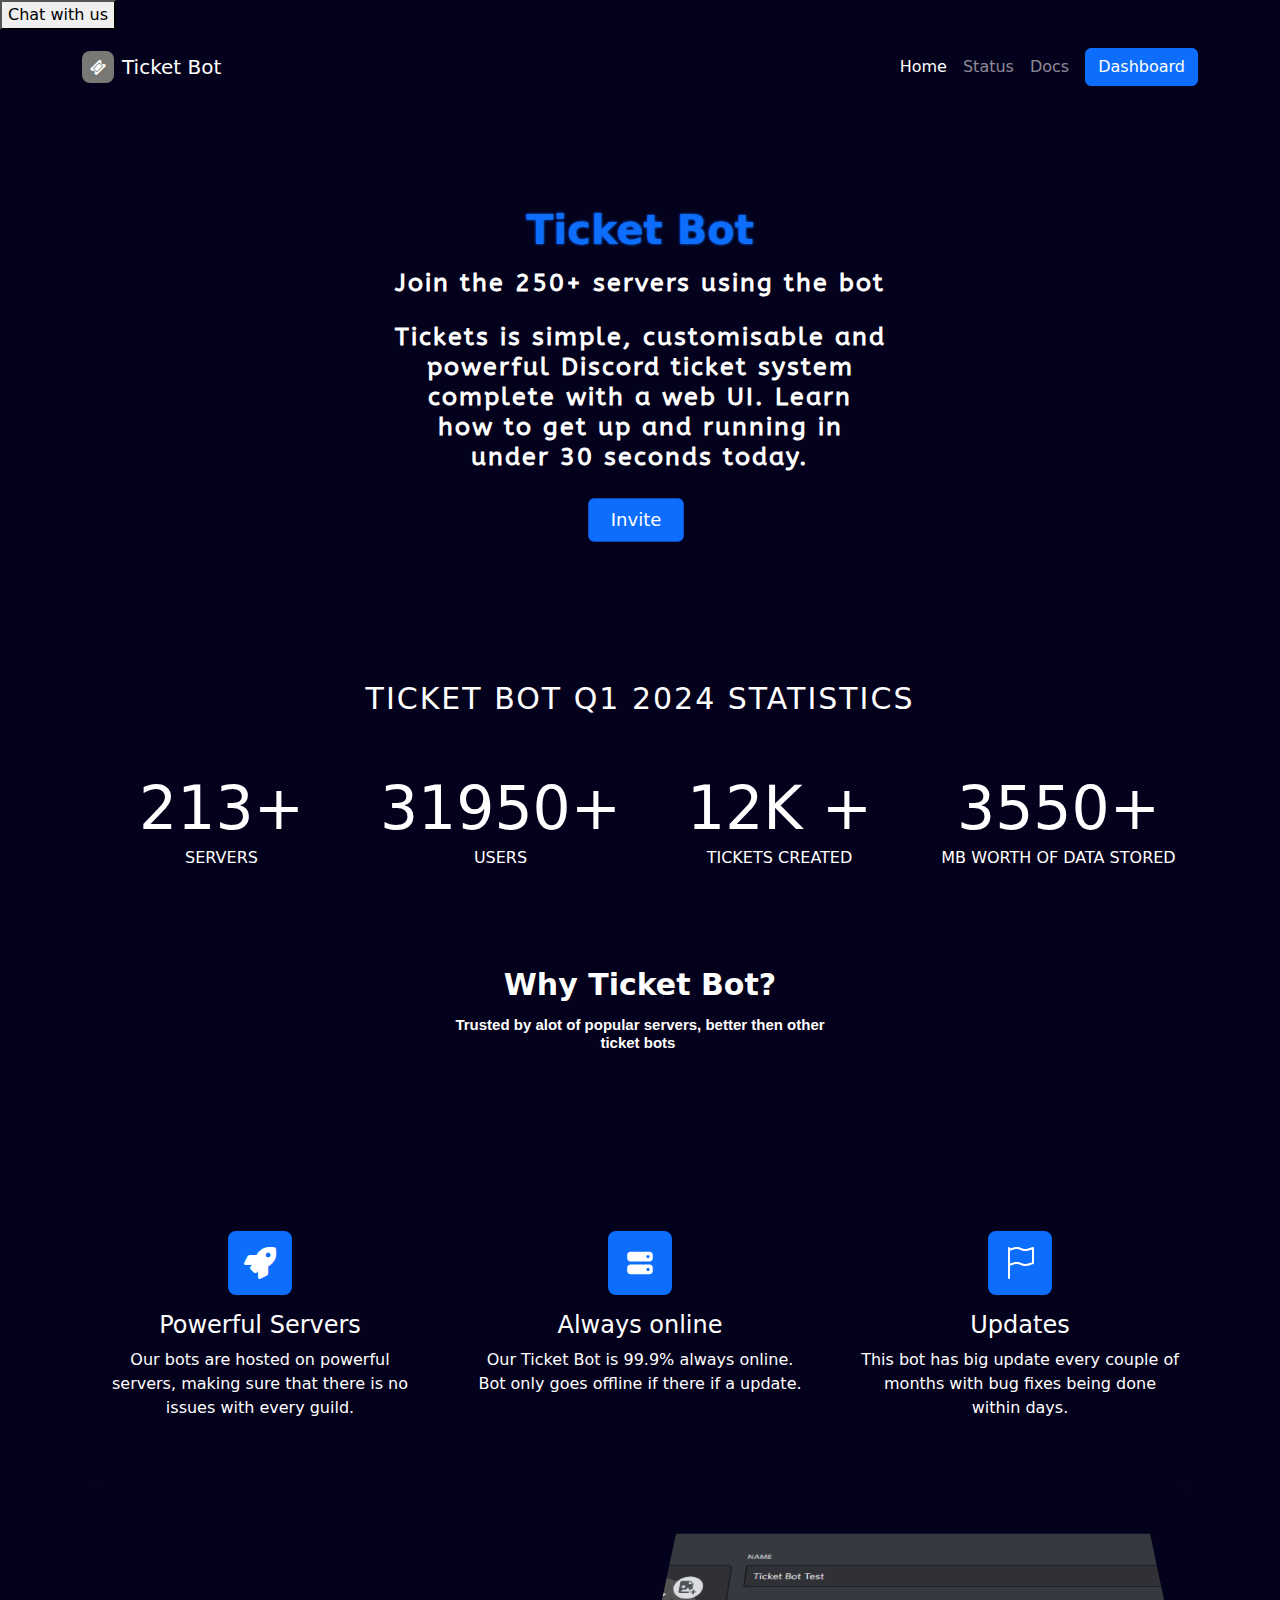
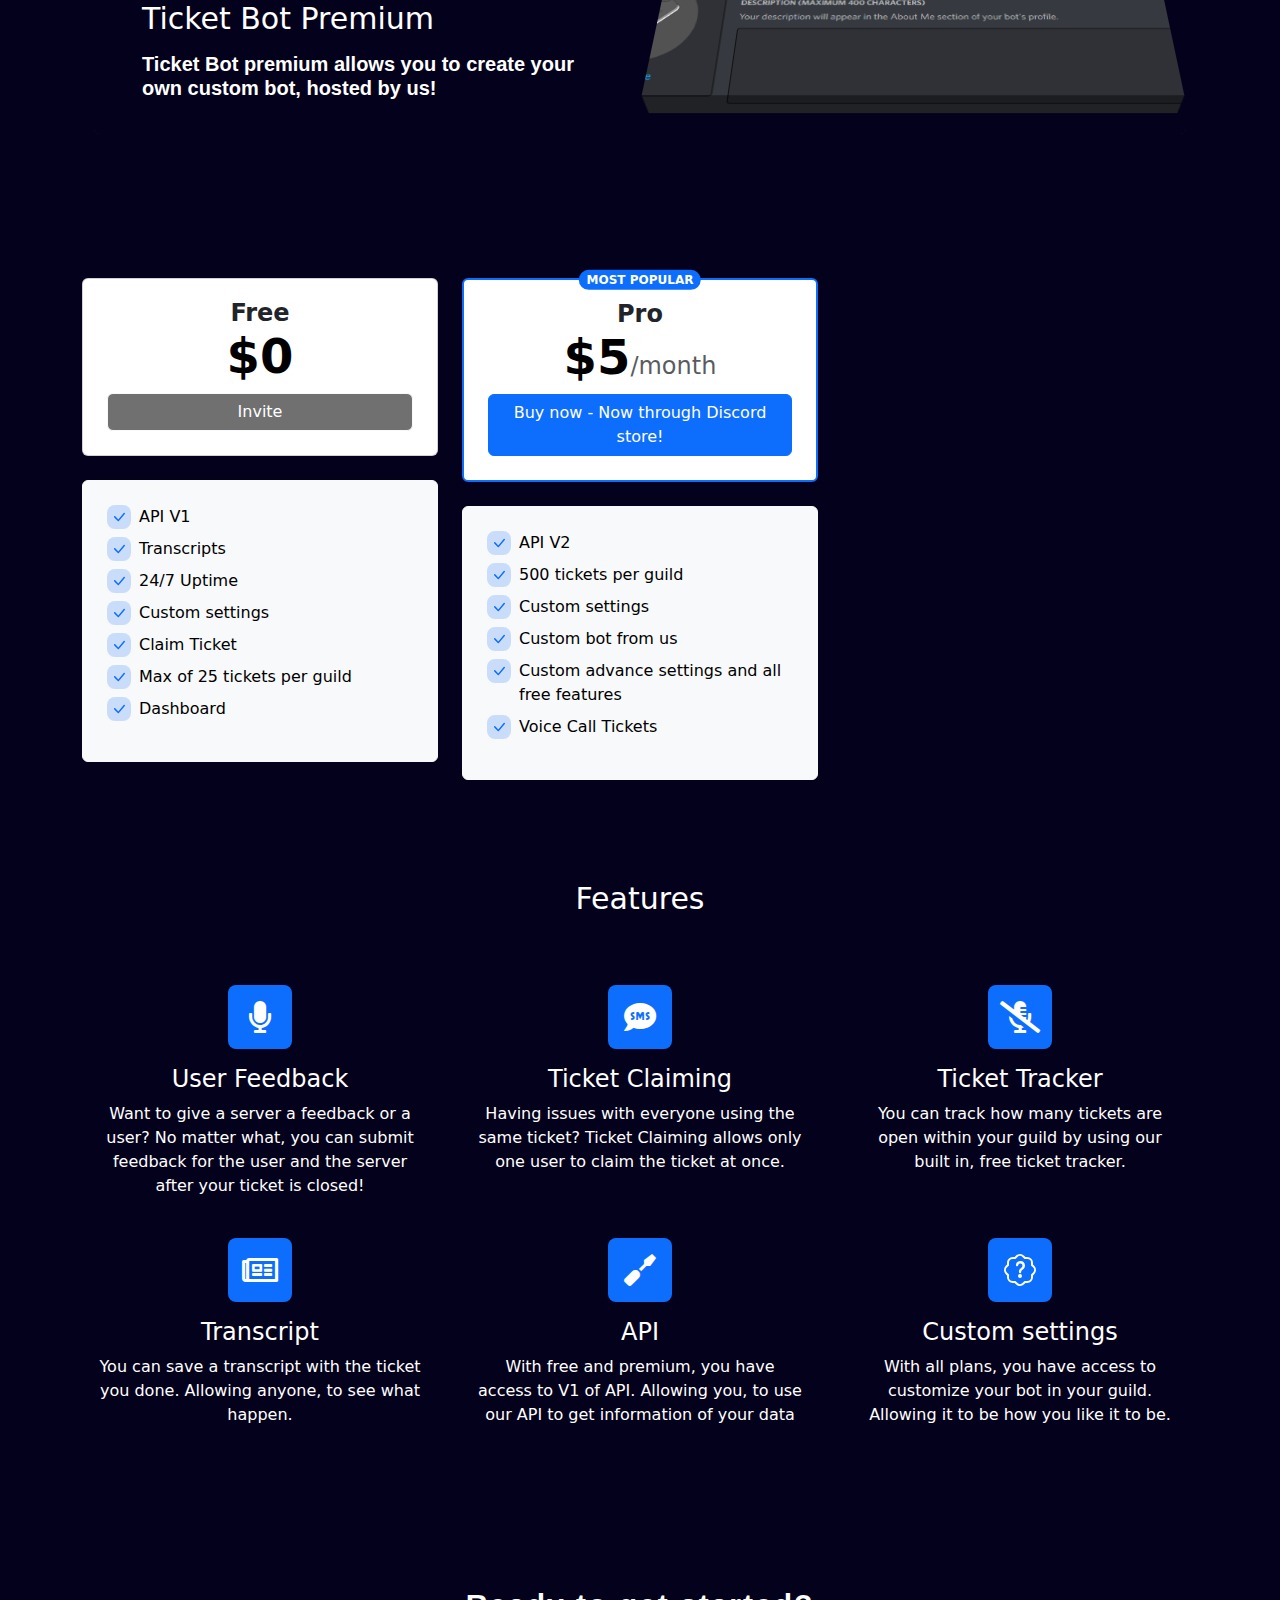
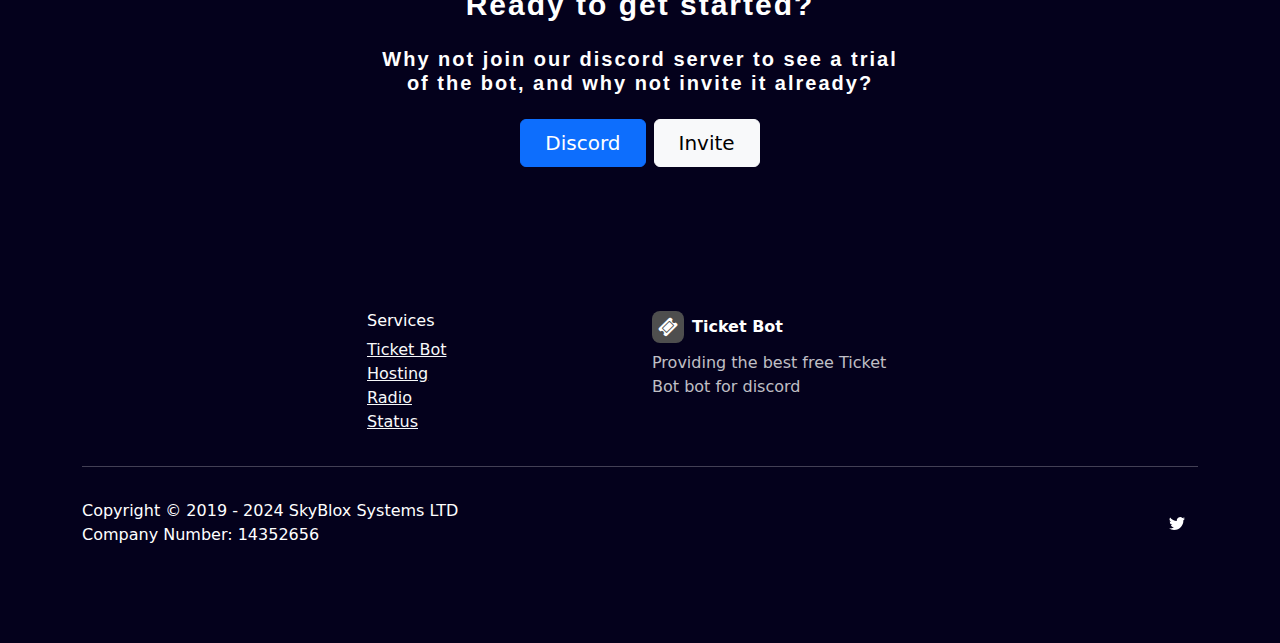
==== commit 0121c7d4: "Update index.html" ====
--- a/index.html
+++ b/index.html
@@ -27,7 +27,18 @@
     <link rel="stylesheet" href="assets/css/Wave-Animation-Circle-and-Square.css">
     <link rel="stylesheet" href="assets/css/Waves---DentalTech.css">
 </head>
+<button class="open-zammad-chat">Chat with us</button>
 
+<script src="https://support.skybloxsystems.com/assets/chat/chat-no-jquery.min.js"></script>
+<script>
+(function() {
+  new ZammadChat({
+    fontSize: '12px',
+    chatId: 1,
+    show: false
+  });
+})();
+</script>
 <body style="background: rgb(4,1,28);text-align: left;border-color: rgb(255,255,255);color: rgb(255,255,255);">
     <nav class="navbar navbar-expand-md bg-dark py-3 navbar-dark" style="background: linear-gradient(black, #04011c 0%);">
         <div class="container"><a class="navbar-brand d-flex align-items-center" href="#"><span class="bs-icon-sm bs-icon-rounded bs-icon-primary d-flex justify-content-center align-items-center me-2 bs-icon" style="background: rgb(120,120,117);"><i class="fa fa-ticket"></i></span><span>Ticket Bot</span></a><button data-bs-toggle="collapse" class="navbar-toggler" data-bs-target="#navcol-5"><span class="visually-hidden">Toggle navigation</span><span class="navbar-toggler-icon"></span></button>
@@ -325,13 +336,6 @@
     <script src="https://cdnjs.cloudflare.com/ajax/libs/OwlCarousel2/2.3.4/owl.carousel.min.js"></script>
     <script src="assets/js/Incrementing-Animation.js"></script>
     <script src="https://status.skybloxsystems.com/embed/script.js"></script>
-    <script>
-	window.fwSettings={
-	'widget_id':201000001316
-	};
-	!function(){if("function"!=typeof window.FreshworksWidget){var n=function(){n.q.push(arguments)};n.q=[],window.FreshworksWidget=n}}() 
-</script>
-<script type='text/javascript' src='https://euc-widget.freshworks.com/widgets/201000001316.js' async defer></script>
 </body>
 
-</html>
+</html>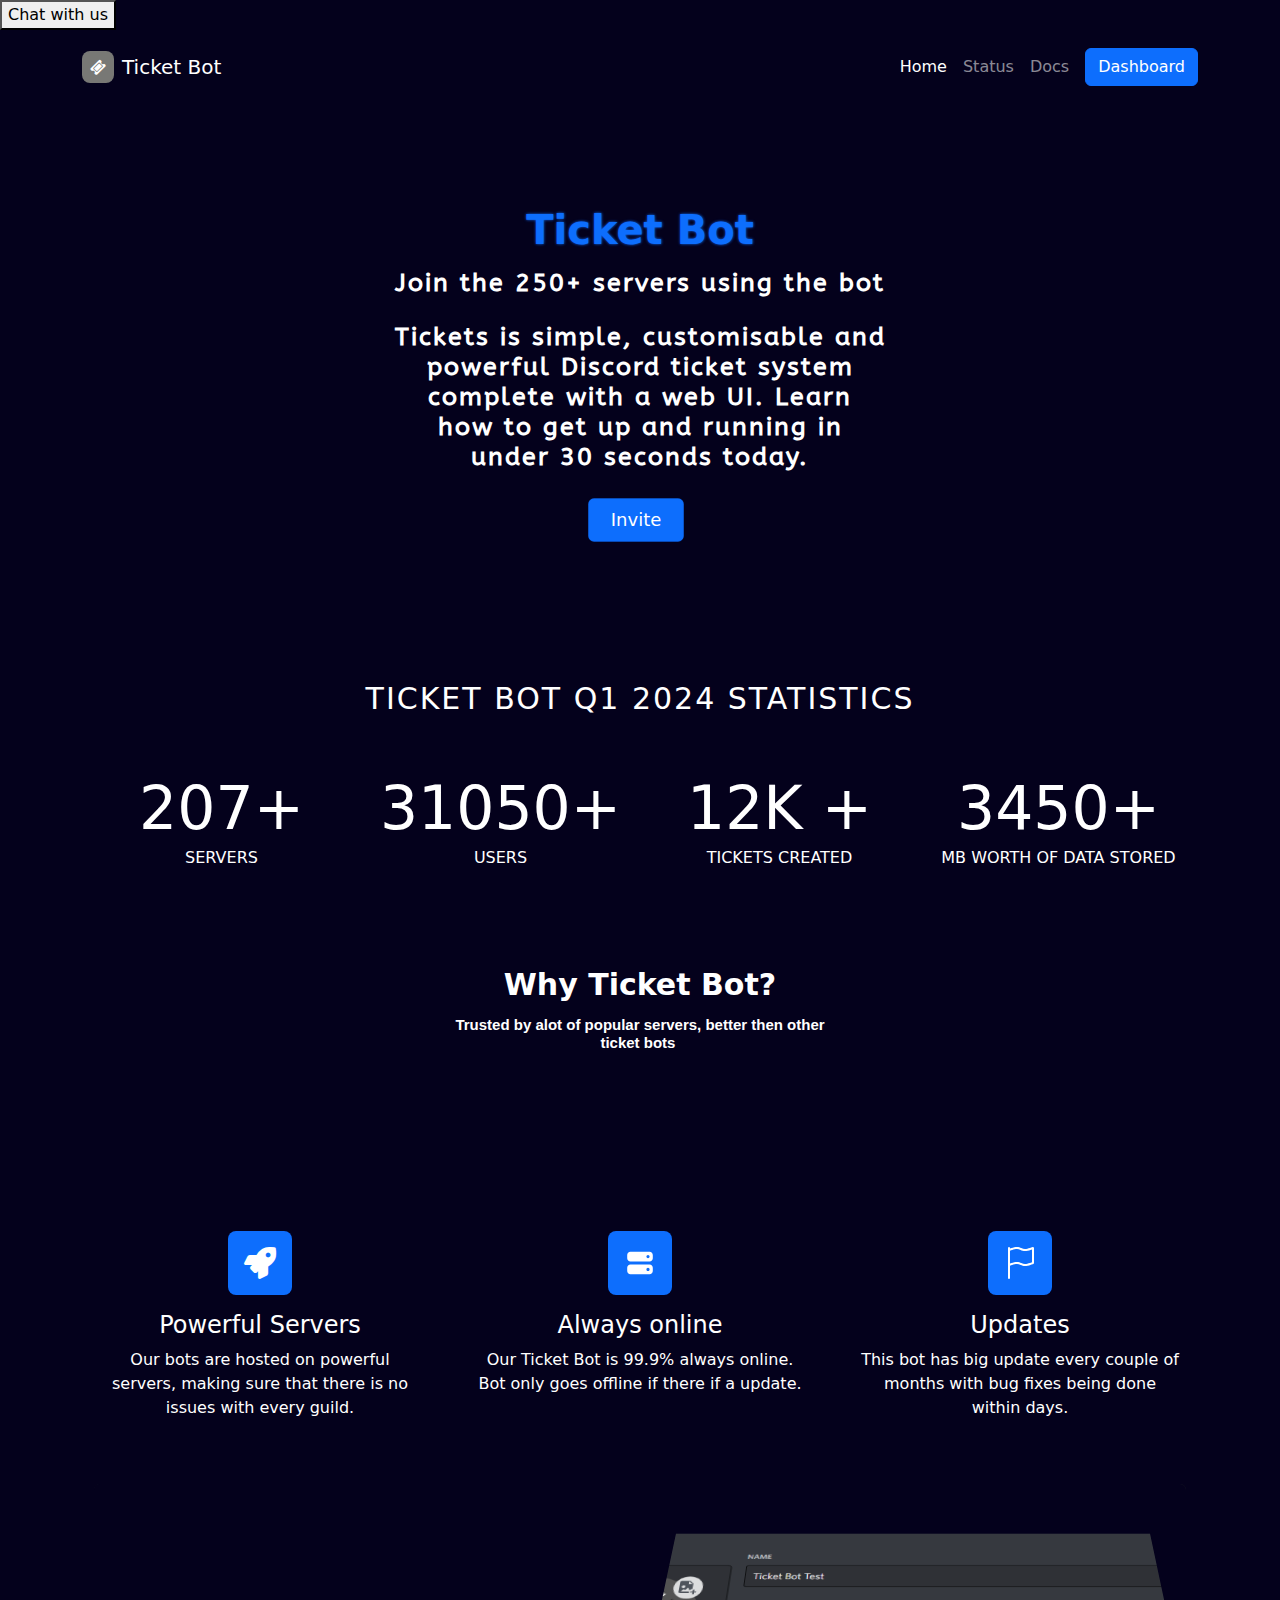
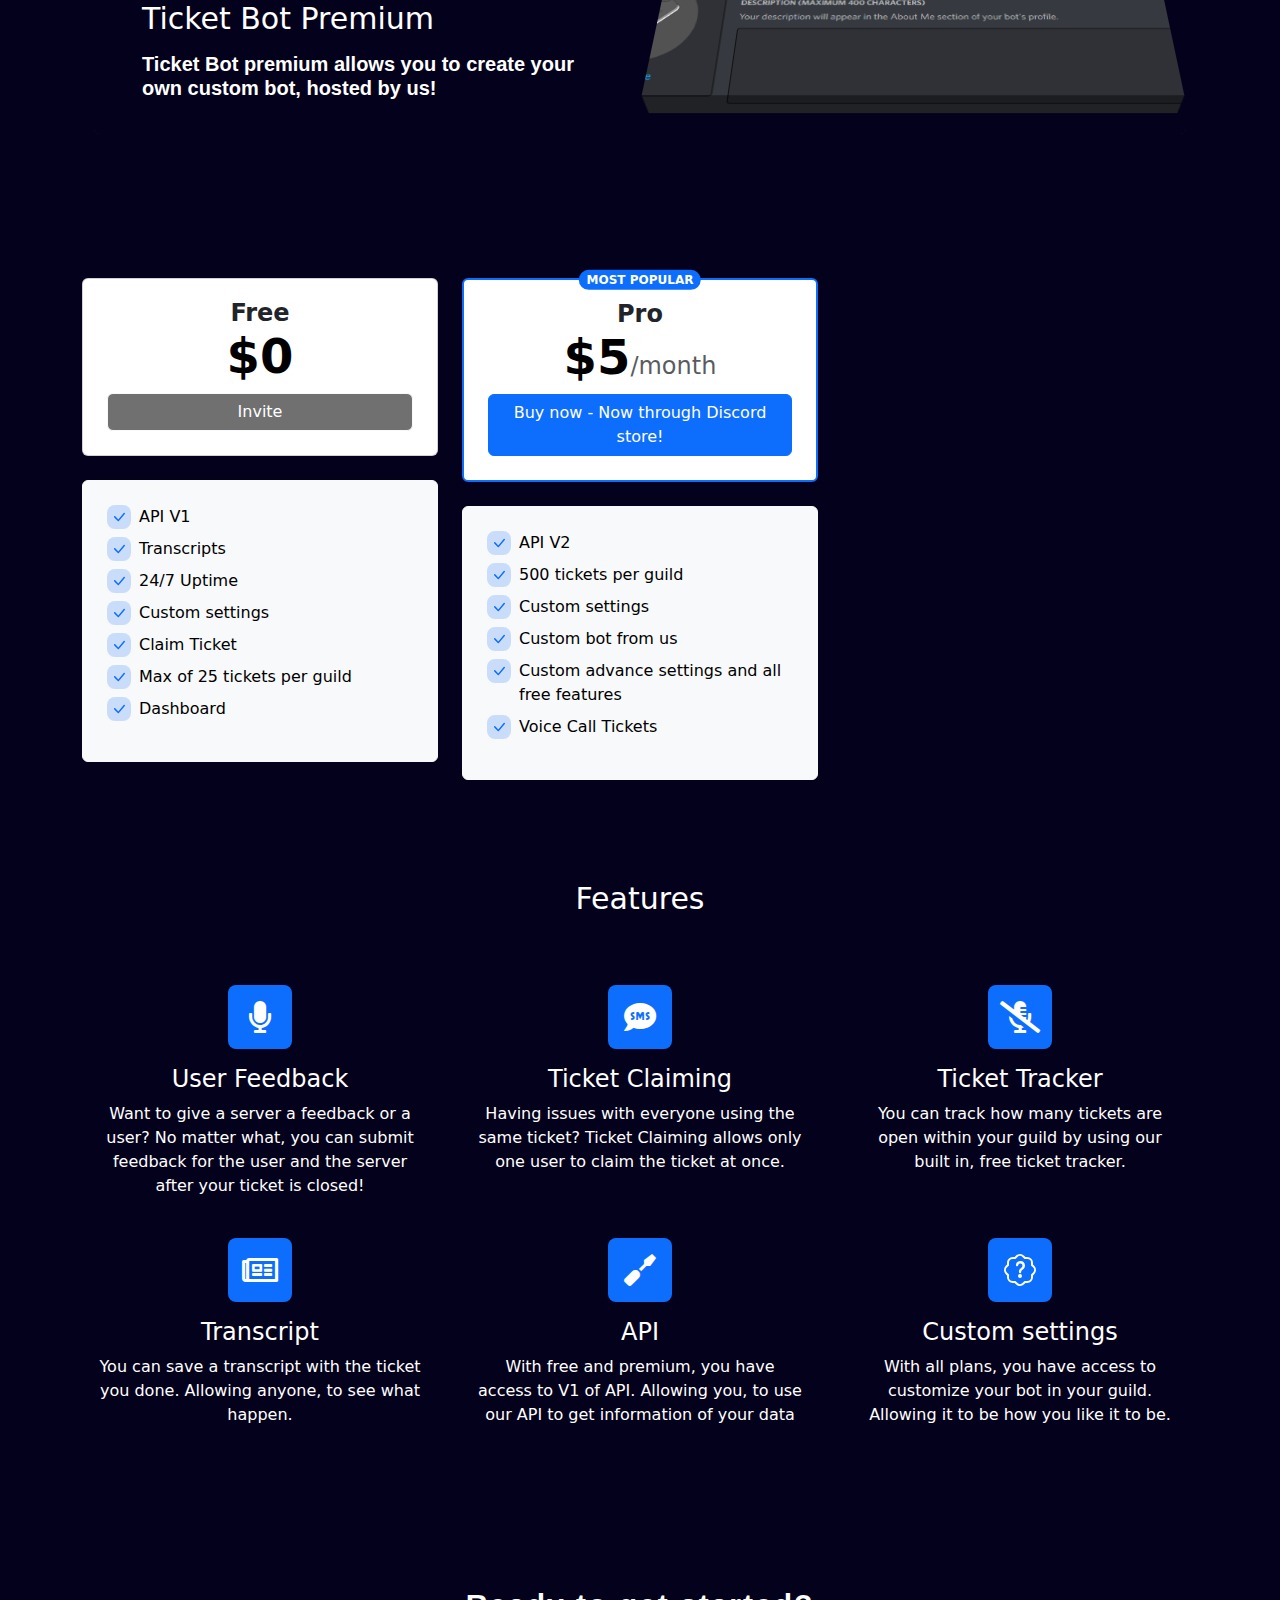
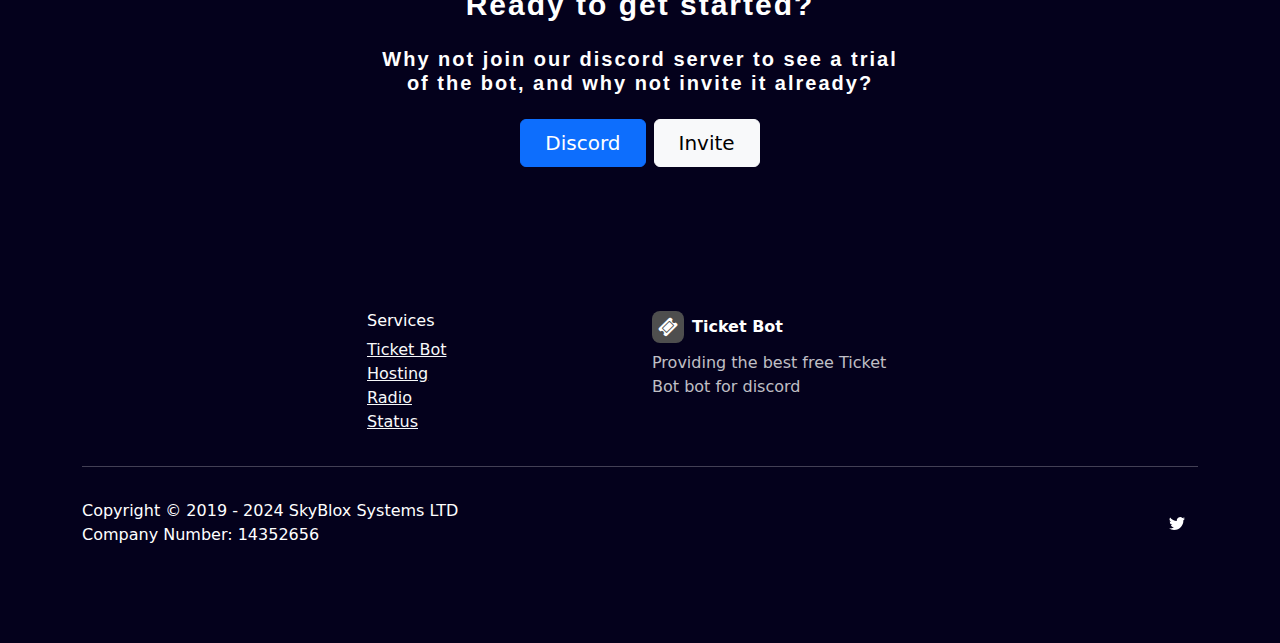
==== commit ed541965: "Update index.html" ====
--- a/index.html
+++ b/index.html
@@ -336,6 +336,7 @@
     <script src="https://cdnjs.cloudflare.com/ajax/libs/OwlCarousel2/2.3.4/owl.carousel.min.js"></script>
     <script src="assets/js/Incrementing-Animation.js"></script>
     <script src="https://status.skybloxsystems.com/embed/script.js"></script>
+
 </body>
 
-</html>+</html>
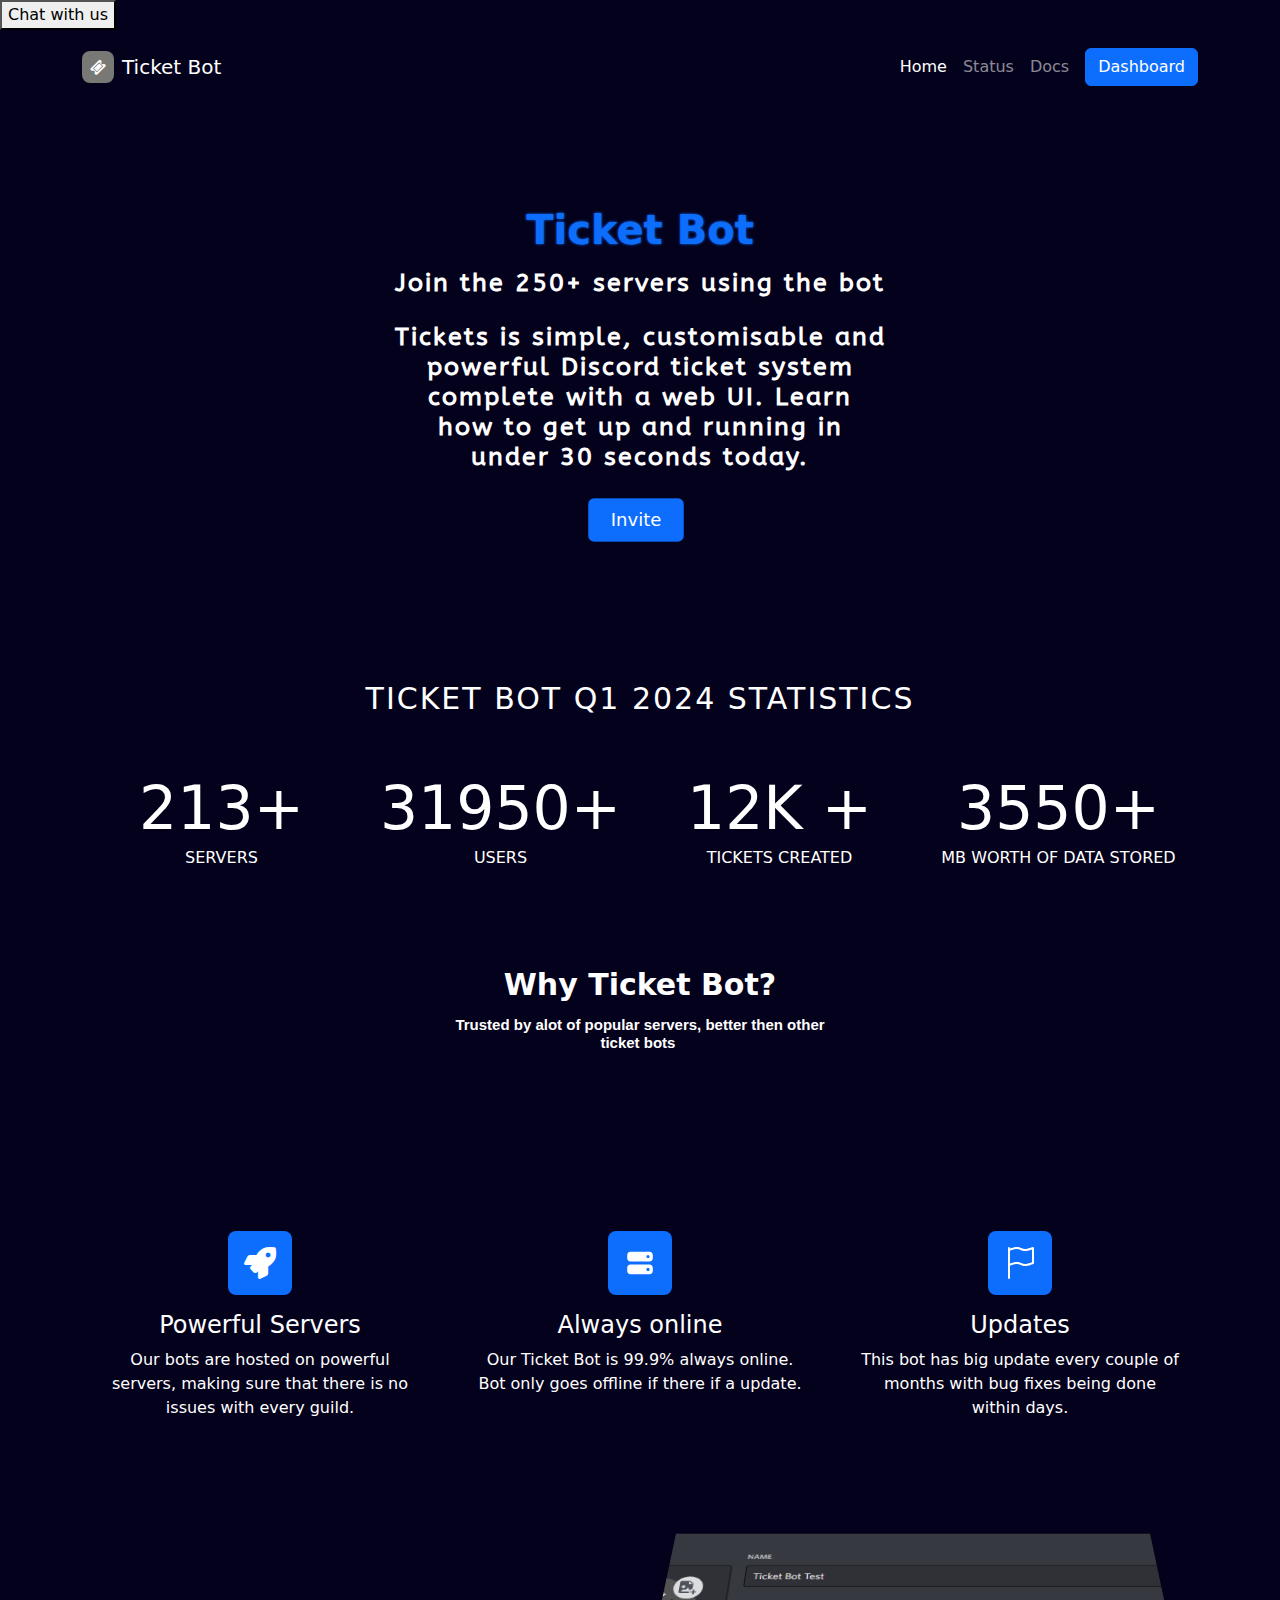
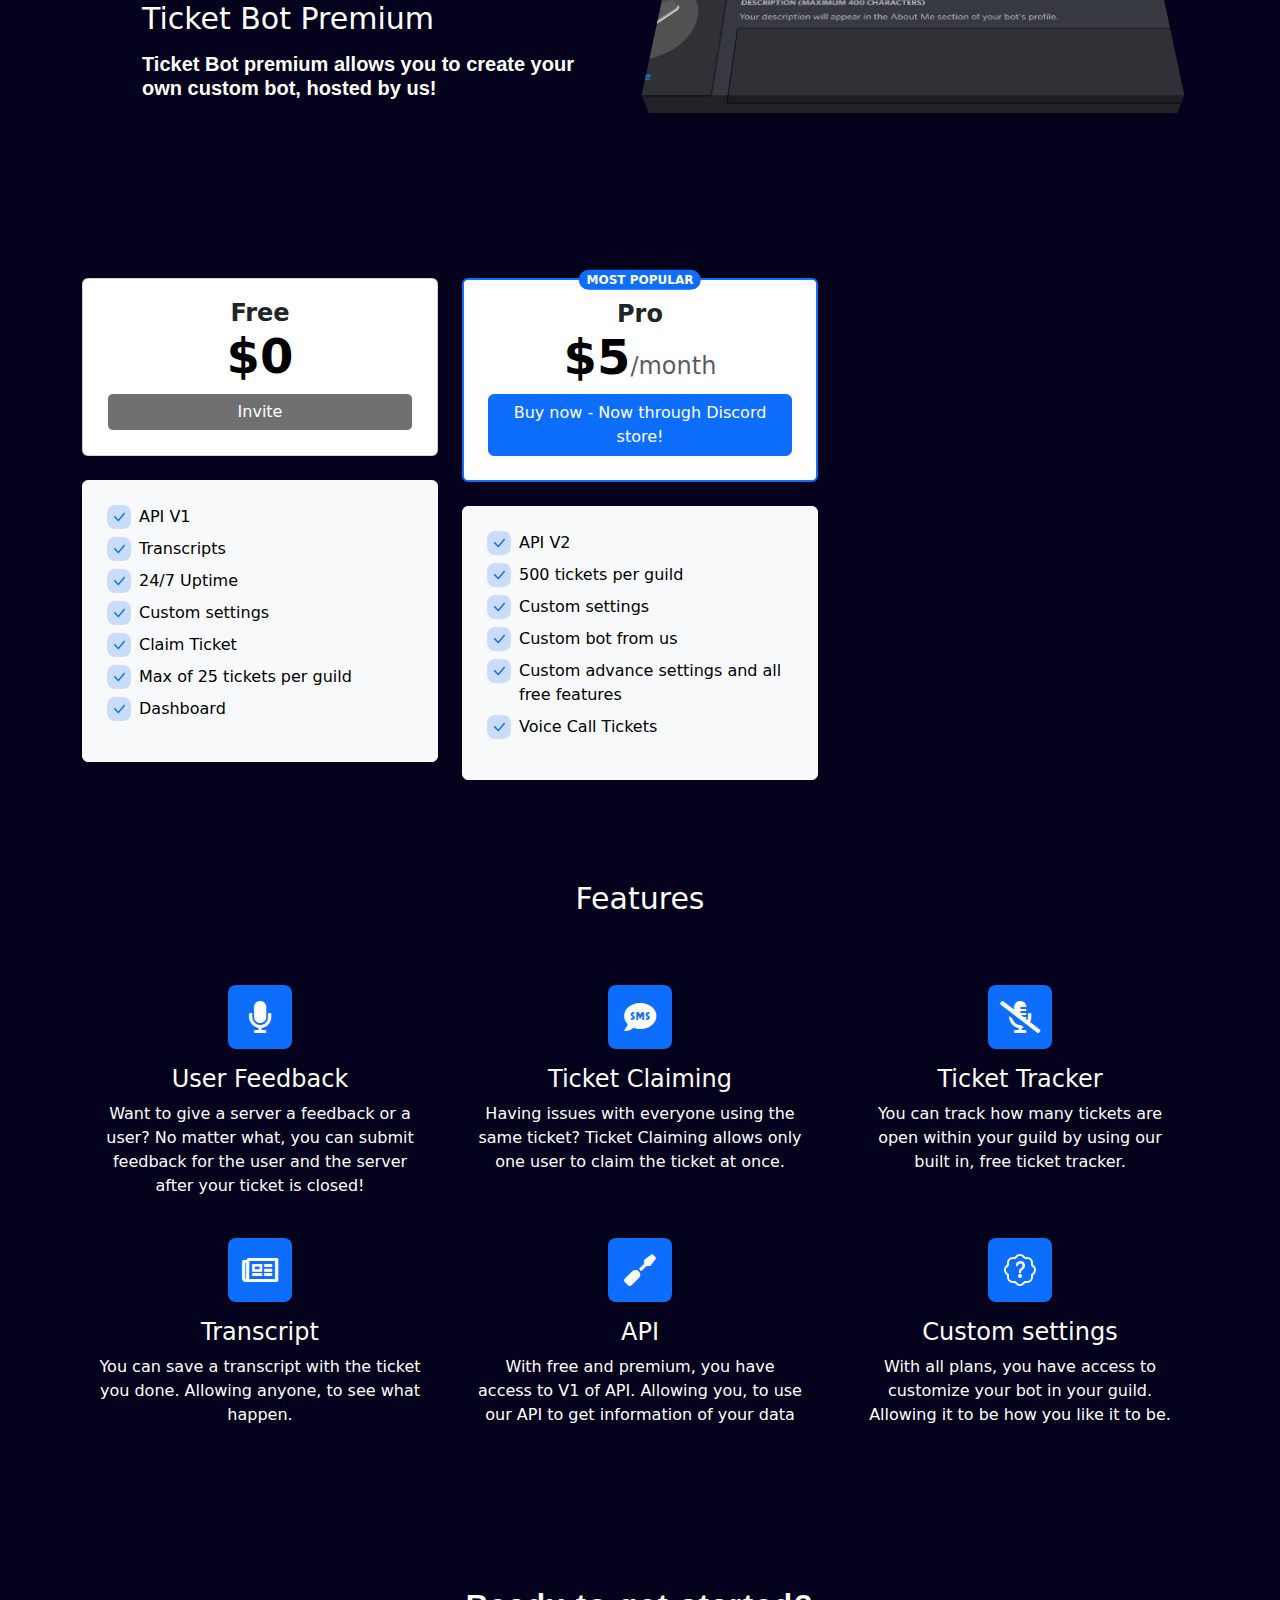
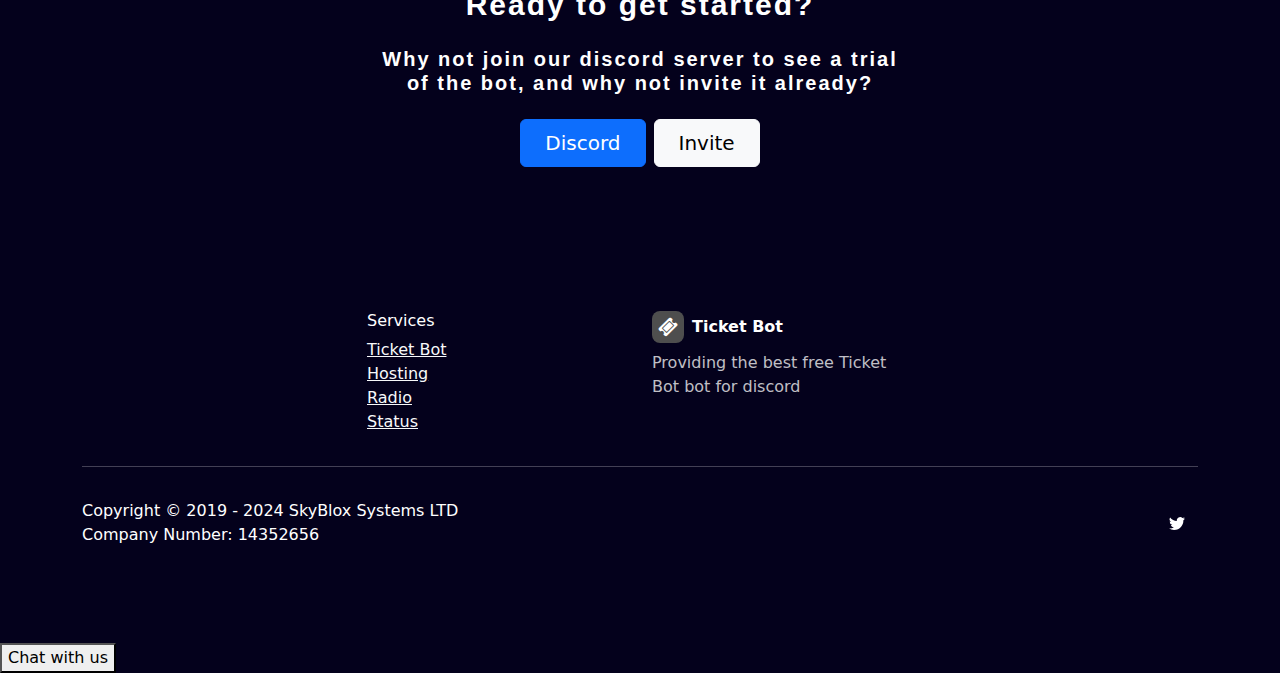
==== commit afdec499: "Updated support" ====
--- a/index.html
+++ b/index.html
@@ -3,7 +3,8 @@
 
 <head>
     <title>Ticket Bot | The best free ticket bot</title>
-    <link rel="icon" href="https://cdn.discordapp.com/attachments/1089099887070687252/1190292532312162344/Ticket_Bot_Logo_-_With_Name.png?ex=65a1454e&is=658ed04e&hm=41a91dc349c3cc5c8880ece4c9920a73d87f73eee15b302fbfa9a75bf27e2c14&">
+    <link rel="icon"
+        href="https://cdn.discordapp.com/attachments/1089099887070687252/1190292532312162344/Ticket_Bot_Logo_-_With_Name.png?ex=65a1454e&is=658ed04e&hm=41a91dc349c3cc5c8880ece4c9920a73d87f73eee15b302fbfa9a75bf27e2c14&">
     <meta charset="utf-8">
     <script src="https://status.skybloxsystems.com/embed/script.js"></script>
     <meta name="viewport" content="width=device-width, initial-scale=1.0, shrink-to-fit=no">
@@ -11,7 +12,8 @@
     <link rel="stylesheet" href="assets/bootstrap/css/bootstrap.min.css">
     <link rel="stylesheet" href="https://fonts.googleapis.com/css?family=ABeeZee&amp;display=swap">
     <link rel="stylesheet" href="https://fonts.googleapis.com/css?family=Caladea&amp;display=swap">
-    <link rel="stylesheet" href="https://fonts.googleapis.com/css?family=Noto+Sans+Inscriptional+Pahlavi&amp;display=swap">
+    <link rel="stylesheet"
+        href="https://fonts.googleapis.com/css?family=Noto+Sans+Inscriptional+Pahlavi&amp;display=swap">
     <link rel="stylesheet" href="assets/fonts/fontawesome-all.min.css">
     <link rel="stylesheet" href="assets/fonts/font-awesome.min.css">
     <link rel="stylesheet" href="assets/fonts/fontawesome5-overrides.min.css">
@@ -29,57 +31,79 @@
 </head>
 <button class="open-zammad-chat">Chat with us</button>
 
-<script src="https://support.skybloxsystems.com/assets/chat/chat-no-jquery.min.js"></script>
-<script>
-(function() {
-  new ZammadChat({
-    fontSize: '12px',
-    chatId: 1,
-    show: false
-  });
-})();
-</script>
+
 <body style="background: rgb(4,1,28);text-align: left;border-color: rgb(255,255,255);color: rgb(255,255,255);">
-    <nav class="navbar navbar-expand-md bg-dark py-3 navbar-dark" style="background: linear-gradient(black, #04011c 0%);">
-        <div class="container"><a class="navbar-brand d-flex align-items-center" href="#"><span class="bs-icon-sm bs-icon-rounded bs-icon-primary d-flex justify-content-center align-items-center me-2 bs-icon" style="background: rgb(120,120,117);"><i class="fa fa-ticket"></i></span><span>Ticket Bot</span></a><button data-bs-toggle="collapse" class="navbar-toggler" data-bs-target="#navcol-5"><span class="visually-hidden">Toggle navigation</span><span class="navbar-toggler-icon"></span></button>
+    <nav class="navbar navbar-expand-md bg-dark py-3 navbar-dark"
+        style="background: linear-gradient(black, #04011c 0%);">
+        <div class="container"><a class="navbar-brand d-flex align-items-center" href="#"><span
+                    class="bs-icon-sm bs-icon-rounded bs-icon-primary d-flex justify-content-center align-items-center me-2 bs-icon"
+                    style="background: rgb(120,120,117);"><i class="fa fa-ticket"></i></span><span>Ticket
+                    Bot</span></a><button data-bs-toggle="collapse" class="navbar-toggler"
+                data-bs-target="#navcol-5"><span class="visually-hidden">Toggle navigation</span><span
+                    class="navbar-toggler-icon"></span></button>
             <div class="collapse navbar-collapse" id="navcol-5">
                 <ul class="navbar-nav ms-auto">
                     <li class="nav-item"><a class="nav-link active" href="#">Home</a></li>
                     <li class="nav-item"><a class="nav-link" href="https://status.skybloxsystems.com">Status</a></li>
                     <li class="nav-item"><a class="nav-link" href="https://docs.ticketbots.co.uk">Docs</a></li>
-                </ul><a class="btn btn-primary ms-md-2" role="button" href="https://dashboard.ticketbots.co.uk">Dashboard</a>
+                </ul><a class="btn btn-primary ms-md-2" role="button"
+                    href="https://dashboard.ticketbots.co.uk">Dashboard</a>
             </div>
         </div>
     </nav>
     <section class="py-4 py-xl-5" style="text-align: left;">
         <div class="text-center p-4 p-lg-5" style="text-align: left;">
-            <p class="fw-bold text-primary mb-2" style="text-align: center;font-size: 40px;text-shadow: 0px 0px 3px;">Ticket Bot</p>
-            <h1 class="fw-bold mb-4" style="color: rgb(255,255,255);text-align: center;font-size: 25px;font-family: ABeeZee, sans-serif;font-weight: bold;">Join the 250+ servers using the bot</h1>
-            <h1 class="fw-bold mb-4" style="color: rgb(255,255,255);text-align: center;font-size: 25px;font-family: ABeeZee, sans-serif;">Tickets is simple, customisable and <br>powerful Discord ticket system <br>complete with a web UI. Learn <br>how to get up and running in <br>under 30 seconds today.<br></h1><button class="btn btn-primary fs-5 me-2 py-2 px-4" type="button" style="text-align: left;transform: scale(0.90);" onclick="window.location.href=&#39;https://discord.com/oauth2/authorize?client_id=799231222303293461&amp;scope=bot%20applications.commands&amp;permissions=2147486783&#39;;">Invite</button>
-            <div class="text-nowrap d-flex justify-content-center align-items-center animated-text noSelect" style="background: rgba(255,255,255,0);border-style: none;margin-top: 16px;width: 50%;margin-right: auto;margin-left: auto;"></div>
+            <p class="fw-bold text-primary mb-2" style="text-align: center;font-size: 40px;text-shadow: 0px 0px 3px;">
+                Ticket Bot</p>
+            <h1 class="fw-bold mb-4"
+                style="color: rgb(255,255,255);text-align: center;font-size: 25px;font-family: ABeeZee, sans-serif;font-weight: bold;">
+                Join the 250+ servers using the bot</h1>
+            <h1 class="fw-bold mb-4"
+                style="color: rgb(255,255,255);text-align: center;font-size: 25px;font-family: ABeeZee, sans-serif;">
+                Tickets is simple, customisable and <br>powerful Discord ticket system <br>complete with a web UI. Learn
+                <br>how to get up and running in <br>under 30 seconds today.<br></h1><button
+                class="btn btn-primary fs-5 me-2 py-2 px-4" type="button"
+                style="text-align: left;transform: scale(0.90);"
+                onclick="window.location.href=&#39;https://discord.com/oauth2/authorize?client_id=799231222303293461&amp;scope=bot%20applications.commands&amp;permissions=2147486783&#39;;">Invite</button>
+            <div class="text-nowrap d-flex justify-content-center align-items-center animated-text noSelect"
+                style="background: rgba(255,255,255,0);border-style: none;margin-top: 16px;width: 50%;margin-right: auto;margin-left: auto;">
+            </div>
         </div>
         <div class="container py-4 py-xl-5">
             <section data-aos="fade-up" data-aos-duration="400" data-aos-once="true" class="font-dark">
                 <div class="container">
-                    <h3 data-aos="fade-up" data-aos-duration="400" data-aos-delay="200" data-aos-once="true" class="text-center all-capital p-4" style="font-size: 30px;font-weight: 300;line-height: 38px;letter-spacing: 2px;">Ticket Bot Q1 2024 STATISTICS</h3>
-                    <div class="row row-cols-1 row-cols-sm-1 row-cols-md-2 row-cols-lg-4 row-cols-xl-4 row-cols-xxl-4" data-aos="fade-up" data-aos-duration="800" data-aos-delay="150" data-aos-once="true" style="padding-top: 20px;padding-bottom: 40px;">
+                    <h3 data-aos="fade-up" data-aos-duration="400" data-aos-delay="200" data-aos-once="true"
+                        class="text-center all-capital p-4"
+                        style="font-size: 30px;font-weight: 300;line-height: 38px;letter-spacing: 2px;">Ticket Bot Q1
+                        2024 STATISTICS</h3>
+                    <div class="row row-cols-1 row-cols-sm-1 row-cols-md-2 row-cols-lg-4 row-cols-xl-4 row-cols-xxl-4"
+                        data-aos="fade-up" data-aos-duration="800" data-aos-delay="150" data-aos-once="true"
+                        style="padding-top: 20px;padding-bottom: 40px;">
                         <div class="col">
-                            <div><span class="Justify-Flex-Center purecounter counter-font count plus" data-purecounter-start="0" data-purecounter-end="600" data-purecounter-duration="2">600&nbsp;</span>
+                            <div><span class="Justify-Flex-Center purecounter counter-font count plus"
+                                    data-purecounter-start="0" data-purecounter-end="600"
+                                    data-purecounter-duration="2">600&nbsp;</span>
                                 <p class="text-center text-uppercase">Servers</p>
                             </div>
                         </div>
                         <div class="col">
-                            <div><span class="Justify-Flex-Center purecounter counter-font plus" data-purecounter-start="0" data-purecounter-end="45000" data-purecounter-duration="1">45000</span>
+                            <div><span class="Justify-Flex-Center purecounter counter-font plus"
+                                    data-purecounter-start="0" data-purecounter-end="45000"
+                                    data-purecounter-duration="1">45000</span>
                                 <p class="text-center text-uppercase">Users</p>
                             </div>
                         </div>
                         <div class="col">
-                            <div><span class="Justify-Flex-Center purecounter counter-font plus-k" data-purecounter-start="0" data-purecounter-end="12.2" data-purecounter-duration="1">12.2</span>
+                            <div><span class="Justify-Flex-Center purecounter counter-font plus-k"
+                                    data-purecounter-start="0" data-purecounter-end="12.2"
+                                    data-purecounter-duration="1">12.2</span>
                                 <p class="text-center text-uppercase">Tickets created</p>
                             </div>
                         </div>
                         <div class="col">
-                            <div><span class="Justify-Flex-Center purecounter counter-font plus" data-purecounter-start="0" data-purecounter-end="5000" data-purecounter-duration="1">5000</span>
+                            <div><span class="Justify-Flex-Center purecounter counter-font plus"
+                                    data-purecounter-start="0" data-purecounter-end="5000"
+                                    data-purecounter-duration="1">5000</span>
                                 <p class="text-center text-uppercase">MB WORTH OF DATA STORED</p>
                             </div>
                         </div>
@@ -88,7 +112,8 @@
             </section>
             <div class="row mb-5">
                 <div class="col-md-8 col-xl-6 text-center mx-auto">
-                    <h2 style="font-size: 15px;">Trusted by alot of popular servers, better then other<br>ticket bots&nbsp;</h2>
+                    <h2 style="font-size: 15px;">Trusted by alot of popular servers, better then other<br>ticket
+                        bots&nbsp;</h2>
                     <p class="w-lg-50" style="font-size: 30px;"><strong>Why Ticket Bot?</strong><br></p>
                 </div>
             </div>
@@ -103,18 +128,28 @@
             <div class="row gy-4 row-cols-1 row-cols-md-2 row-cols-xl-3">
                 <div class="col">
                     <div class="text-center d-flex flex-column align-items-center align-items-xl-center">
-                        <div class="bs-icon-lg bs-icon-rounded bs-icon-primary d-flex flex-shrink-0 justify-content-center align-items-center d-inline-block mb-3 bs-icon lg"><i class="fas fa-rocket"></i></div>
+                        <div
+                            class="bs-icon-lg bs-icon-rounded bs-icon-primary d-flex flex-shrink-0 justify-content-center align-items-center d-inline-block mb-3 bs-icon lg">
+                            <i class="fas fa-rocket"></i></div>
                         <div class="px-3">
                             <h4>Powerful Servers</h4>
-                            <p>Our bots are hosted on powerful servers, making sure that there is no issues with every guild.</p><a href="#"></a>
-                        </div>
-                    </div>
-                </div>
-                <div class="col">
-                    <div class="text-center d-flex flex-column align-items-center align-items-xl-center">
-                        <div class="bs-icon-lg bs-icon-rounded bs-icon-primary d-flex flex-shrink-0 justify-content-center align-items-center d-inline-block mb-3 bs-icon lg"><svg xmlns="http://www.w3.org/2000/svg" width="1em" height="1em" viewBox="0 0 20 20" fill="none">
-                                <path fill-rule="evenodd" clip-rule="evenodd" d="M2 5C2 3.89543 2.89543 3 4 3H16C17.1046 3 18 3.89543 18 5V7C18 8.10457 17.1046 9 16 9H4C2.89543 9 2 8.10457 2 7V5ZM16 6C16 6.55228 15.5523 7 15 7C14.4477 7 14 6.55228 14 6C14 5.44772 14.4477 5 15 5C15.5523 5 16 5.44772 16 6Z" fill="currentColor"></path>
-                                <path fill-rule="evenodd" clip-rule="evenodd" d="M2 13C2 11.8954 2.89543 11 4 11H16C17.1046 11 18 11.8954 18 13V15C18 16.1046 17.1046 17 16 17H4C2.89543 17 2 16.1046 2 15V13ZM16 14C16 14.5523 15.5523 15 15 15C14.4477 15 14 14.5523 14 14C14 13.4477 14.4477 13 15 13C15.5523 13 16 13.4477 16 14Z" fill="currentColor"></path>
+                            <p>Our bots are hosted on powerful servers, making sure that there is no issues with every
+                                guild.</p><a href="#"></a>
+                        </div>
+                    </div>
+                </div>
+                <div class="col">
+                    <div class="text-center d-flex flex-column align-items-center align-items-xl-center">
+                        <div
+                            class="bs-icon-lg bs-icon-rounded bs-icon-primary d-flex flex-shrink-0 justify-content-center align-items-center d-inline-block mb-3 bs-icon lg">
+                            <svg xmlns="http://www.w3.org/2000/svg" width="1em" height="1em" viewBox="0 0 20 20"
+                                fill="none">
+                                <path fill-rule="evenodd" clip-rule="evenodd"
+                                    d="M2 5C2 3.89543 2.89543 3 4 3H16C17.1046 3 18 3.89543 18 5V7C18 8.10457 17.1046 9 16 9H4C2.89543 9 2 8.10457 2 7V5ZM16 6C16 6.55228 15.5523 7 15 7C14.4477 7 14 6.55228 14 6C14 5.44772 14.4477 5 15 5C15.5523 5 16 5.44772 16 6Z"
+                                    fill="currentColor"></path>
+                                <path fill-rule="evenodd" clip-rule="evenodd"
+                                    d="M2 13C2 11.8954 2.89543 11 4 11H16C17.1046 11 18 11.8954 18 13V15C18 16.1046 17.1046 17 16 17H4C2.89543 17 2 16.1046 2 15V13ZM16 14C16 14.5523 15.5523 15 15 15C14.4477 15 14 14.5523 14 14C14 13.4477 14.4477 13 15 13C15.5523 13 16 13.4477 16 14Z"
+                                    fill="currentColor"></path>
                             </svg></div>
                         <div class="px-3">
                             <h4>Always online</h4>
@@ -124,12 +159,18 @@
                 </div>
                 <div class="col">
                     <div class="text-center d-flex flex-column align-items-center align-items-xl-center">
-                        <div class="bs-icon-lg bs-icon-rounded bs-icon-primary d-flex flex-shrink-0 justify-content-center align-items-center d-inline-block mb-3 bs-icon lg"><svg xmlns="http://www.w3.org/2000/svg" width="1em" height="1em" fill="currentColor" viewBox="0 0 16 16" class="bi bi-flag">
-                                <path d="M14.778.085A.5.5 0 0 1 15 .5V8a.5.5 0 0 1-.314.464L14.5 8l.186.464-.003.001-.006.003-.023.009a12.435 12.435 0 0 1-.397.15c-.264.095-.631.223-1.047.35-.816.252-1.879.523-2.71.523-.847 0-1.548-.28-2.158-.525l-.028-.01C7.68 8.71 7.14 8.5 6.5 8.5c-.7 0-1.638.23-2.437.477A19.626 19.626 0 0 0 3 9.342V15.5a.5.5 0 0 1-1 0V.5a.5.5 0 0 1 1 0v.282c.226-.079.496-.17.79-.26C4.606.272 5.67 0 6.5 0c.84 0 1.524.277 2.121.519l.043.018C9.286.788 9.828 1 10.5 1c.7 0 1.638-.23 2.437-.477a19.587 19.587 0 0 0 1.349-.476l.019-.007.004-.002h.001M14 1.221c-.22.078-.48.167-.766.255-.81.252-1.872.523-2.734.523-.886 0-1.592-.286-2.203-.534l-.008-.003C7.662 1.21 7.139 1 6.5 1c-.669 0-1.606.229-2.415.478A21.294 21.294 0 0 0 3 1.845v6.433c.22-.078.48-.167.766-.255C4.576 7.77 5.638 7.5 6.5 7.5c.847 0 1.548.28 2.158.525l.028.01C9.32 8.29 9.86 8.5 10.5 8.5c.668 0 1.606-.229 2.415-.478A21.317 21.317 0 0 0 14 7.655V1.222z"></path>
+                        <div
+                            class="bs-icon-lg bs-icon-rounded bs-icon-primary d-flex flex-shrink-0 justify-content-center align-items-center d-inline-block mb-3 bs-icon lg">
+                            <svg xmlns="http://www.w3.org/2000/svg" width="1em" height="1em" fill="currentColor"
+                                viewBox="0 0 16 16" class="bi bi-flag">
+                                <path
+                                    d="M14.778.085A.5.5 0 0 1 15 .5V8a.5.5 0 0 1-.314.464L14.5 8l.186.464-.003.001-.006.003-.023.009a12.435 12.435 0 0 1-.397.15c-.264.095-.631.223-1.047.35-.816.252-1.879.523-2.71.523-.847 0-1.548-.28-2.158-.525l-.028-.01C7.68 8.71 7.14 8.5 6.5 8.5c-.7 0-1.638.23-2.437.477A19.626 19.626 0 0 0 3 9.342V15.5a.5.5 0 0 1-1 0V.5a.5.5 0 0 1 1 0v.282c.226-.079.496-.17.79-.26C4.606.272 5.67 0 6.5 0c.84 0 1.524.277 2.121.519l.043.018C9.286.788 9.828 1 10.5 1c.7 0 1.638-.23 2.437-.477a19.587 19.587 0 0 0 1.349-.476l.019-.007.004-.002h.001M14 1.221c-.22.078-.48.167-.766.255-.81.252-1.872.523-2.734.523-.886 0-1.592-.286-2.203-.534l-.008-.003C7.662 1.21 7.139 1 6.5 1c-.669 0-1.606.229-2.415.478A21.294 21.294 0 0 0 3 1.845v6.433c.22-.078.48-.167.766-.255C4.576 7.77 5.638 7.5 6.5 7.5c.847 0 1.548.28 2.158.525l.028.01C9.32 8.29 9.86 8.5 10.5 8.5c.668 0 1.606-.229 2.415-.478A21.317 21.317 0 0 0 14 7.655V1.222z">
+                                </path>
                             </svg></div>
                         <div class="px-3">
                             <h4>Updates</h4>
-                            <p>This bot has big update every couple of months with bug fixes being done within days.</p><a href="#"></a>
+                            <p>This bot has big update every couple of months with bug fixes being done within days.</p>
+                            <a href="#"></a>
                         </div>
                     </div>
                 </div>
@@ -140,12 +181,15 @@
                         <div class="row g-0">
                             <div class="col-md-6" style="background: #04011c;">
                                 <div class="text-white p-4 p-md-5" style="background: #04011c;">
-                                    <h2 class="fw-bold text-white mb-3" style="font-size: 20px;text-align: left;">Ticket Bot premium allows you to create your own custom bot, hosted by us!</h2>
+                                    <h2 class="fw-bold text-white mb-3" style="font-size: 20px;text-align: left;">Ticket
+                                        Bot premium allows you to create your own custom bot, hosted by us!</h2>
                                     <p class="mb-4" style="font-size: 30px;">Ticket Bot Premium</p>
                                     <div class="my-3"></div>
                                 </div>
                             </div>
-                            <div class="col-md-6 order-first order-md-last" style="min-height: 250px;background: #04011c;"><img class="w-100 h-100 fit-cover" src="assets/img/Screenshot%202022-06-01%20114103.png"></div>
+                            <div class="col-md-6 order-first order-md-last"
+                                style="min-height: 250px;background: #04011c;"><img class="w-100 h-100 fit-cover"
+                                    src="assets/img/Screenshot%202022-06-01%20114103.png"></div>
                         </div>
                     </div>
                 </div>
@@ -157,61 +201,137 @@
                     <div class="card mb-4">
                         <div class="card-body text-center p-4">
                             <h4 class="fw-bold card-subtitle">Free</h4>
-                            <h4 class="display-5 fw-bold card-title" style="color: rgb(0,0,0);">$0</h4><a class="btn btn-light d-block w-100" role="button" href="https://discord.com/oauth2/authorize?client_id=799231222303293461&amp;scope=bot%20applications.commands&amp;permissions=2147486783" style="background: rgba(0,0,0,0.56);color: rgb(255,255,255);">Invite</a>
+                            <h4 class="display-5 fw-bold card-title" style="color: rgb(0,0,0);">$0</h4><a
+                                class="btn btn-light d-block w-100" role="button"
+                                href="https://discord.com/oauth2/authorize?client_id=799231222303293461&amp;scope=bot%20applications.commands&amp;permissions=2147486783"
+                                style="background: rgba(0,0,0,0.56);color: rgb(255,255,255);">Invite</a>
                         </div>
                     </div>
                     <div class="bg-light border rounded border-light p-4">
                         <ul class="list-unstyled">
-                            <li class="d-flex mb-2"><span class="bs-icon-xs bs-icon-rounded bs-icon-primary-light bs-icon me-2"><svg xmlns="http://www.w3.org/2000/svg" width="1em" height="1em" fill="currentColor" viewBox="0 0 16 16" class="bi bi-check-lg text-primary">
-                                        <path d="M12.736 3.97a.733.733 0 0 1 1.047 0c.286.289.29.756.01 1.05L7.88 12.01a.733.733 0 0 1-1.065.02L3.217 8.384a.757.757 0 0 1 0-1.06.733.733 0 0 1 1.047 0l3.052 3.093 5.4-6.425a.247.247 0 0 1 .02-.022Z"></path>
-                                    </svg></span><span style="border-color: rgb(1,1,1);color: rgb(0,0,0);">API V1</span></li>
-                            <li class="d-flex mb-2"><span class="bs-icon-xs bs-icon-rounded bs-icon-primary-light bs-icon me-2"><svg xmlns="http://www.w3.org/2000/svg" width="1em" height="1em" fill="currentColor" viewBox="0 0 16 16" class="bi bi-check-lg text-primary">
-                                        <path d="M12.736 3.97a.733.733 0 0 1 1.047 0c.286.289.29.756.01 1.05L7.88 12.01a.733.733 0 0 1-1.065.02L3.217 8.384a.757.757 0 0 1 0-1.06.733.733 0 0 1 1.047 0l3.052 3.093 5.4-6.425a.247.247 0 0 1 .02-.022Z"></path>
+                            <li class="d-flex mb-2"><span
+                                    class="bs-icon-xs bs-icon-rounded bs-icon-primary-light bs-icon me-2"><svg
+                                        xmlns="http://www.w3.org/2000/svg" width="1em" height="1em" fill="currentColor"
+                                        viewBox="0 0 16 16" class="bi bi-check-lg text-primary">
+                                        <path
+                                            d="M12.736 3.97a.733.733 0 0 1 1.047 0c.286.289.29.756.01 1.05L7.88 12.01a.733.733 0 0 1-1.065.02L3.217 8.384a.757.757 0 0 1 0-1.06.733.733 0 0 1 1.047 0l3.052 3.093 5.4-6.425a.247.247 0 0 1 .02-.022Z">
+                                        </path>
+                                    </svg></span><span style="border-color: rgb(1,1,1);color: rgb(0,0,0);">API V1</span>
+                            </li>
+                            <li class="d-flex mb-2"><span
+                                    class="bs-icon-xs bs-icon-rounded bs-icon-primary-light bs-icon me-2"><svg
+                                        xmlns="http://www.w3.org/2000/svg" width="1em" height="1em" fill="currentColor"
+                                        viewBox="0 0 16 16" class="bi bi-check-lg text-primary">
+                                        <path
+                                            d="M12.736 3.97a.733.733 0 0 1 1.047 0c.286.289.29.756.01 1.05L7.88 12.01a.733.733 0 0 1-1.065.02L3.217 8.384a.757.757 0 0 1 0-1.06.733.733 0 0 1 1.047 0l3.052 3.093 5.4-6.425a.247.247 0 0 1 .02-.022Z">
+                                        </path>
                                     </svg></span><span style="color: rgb(0,0,0);">Transcripts</span></li>
-                            <li class="d-flex mb-2"><span class="bs-icon-xs bs-icon-rounded bs-icon-primary-light bs-icon me-2"><svg xmlns="http://www.w3.org/2000/svg" width="1em" height="1em" fill="currentColor" viewBox="0 0 16 16" class="bi bi-check-lg text-primary">
-                                        <path d="M12.736 3.97a.733.733 0 0 1 1.047 0c.286.289.29.756.01 1.05L7.88 12.01a.733.733 0 0 1-1.065.02L3.217 8.384a.757.757 0 0 1 0-1.06.733.733 0 0 1 1.047 0l3.052 3.093 5.4-6.425a.247.247 0 0 1 .02-.022Z"></path>
+                            <li class="d-flex mb-2"><span
+                                    class="bs-icon-xs bs-icon-rounded bs-icon-primary-light bs-icon me-2"><svg
+                                        xmlns="http://www.w3.org/2000/svg" width="1em" height="1em" fill="currentColor"
+                                        viewBox="0 0 16 16" class="bi bi-check-lg text-primary">
+                                        <path
+                                            d="M12.736 3.97a.733.733 0 0 1 1.047 0c.286.289.29.756.01 1.05L7.88 12.01a.733.733 0 0 1-1.065.02L3.217 8.384a.757.757 0 0 1 0-1.06.733.733 0 0 1 1.047 0l3.052 3.093 5.4-6.425a.247.247 0 0 1 .02-.022Z">
+                                        </path>
                                     </svg></span><span style="color: rgb(0,0,0);">24/7 Uptime</span></li>
-                            <li class="d-flex mb-2"><span class="bs-icon-xs bs-icon-rounded bs-icon-primary-light bs-icon me-2"><svg xmlns="http://www.w3.org/2000/svg" width="1em" height="1em" fill="currentColor" viewBox="0 0 16 16" class="bi bi-check-lg text-primary">
-                                        <path d="M12.736 3.97a.733.733 0 0 1 1.047 0c.286.289.29.756.01 1.05L7.88 12.01a.733.733 0 0 1-1.065.02L3.217 8.384a.757.757 0 0 1 0-1.06.733.733 0 0 1 1.047 0l3.052 3.093 5.4-6.425a.247.247 0 0 1 .02-.022Z"></path>
+                            <li class="d-flex mb-2"><span
+                                    class="bs-icon-xs bs-icon-rounded bs-icon-primary-light bs-icon me-2"><svg
+                                        xmlns="http://www.w3.org/2000/svg" width="1em" height="1em" fill="currentColor"
+                                        viewBox="0 0 16 16" class="bi bi-check-lg text-primary">
+                                        <path
+                                            d="M12.736 3.97a.733.733 0 0 1 1.047 0c.286.289.29.756.01 1.05L7.88 12.01a.733.733 0 0 1-1.065.02L3.217 8.384a.757.757 0 0 1 0-1.06.733.733 0 0 1 1.047 0l3.052 3.093 5.4-6.425a.247.247 0 0 1 .02-.022Z">
+                                        </path>
                                     </svg></span><span style="color: rgb(0,0,0);">Custom settings</span></li>
-                            <li class="d-flex mb-2"><span class="bs-icon-xs bs-icon-rounded bs-icon-primary-light bs-icon me-2"><svg xmlns="http://www.w3.org/2000/svg" width="1em" height="1em" fill="currentColor" viewBox="0 0 16 16" class="bi bi-check-lg text-primary">
-                                        <path d="M12.736 3.97a.733.733 0 0 1 1.047 0c.286.289.29.756.01 1.05L7.88 12.01a.733.733 0 0 1-1.065.02L3.217 8.384a.757.757 0 0 1 0-1.06.733.733 0 0 1 1.047 0l3.052 3.093 5.4-6.425a.247.247 0 0 1 .02-.022Z"></path>
+                            <li class="d-flex mb-2"><span
+                                    class="bs-icon-xs bs-icon-rounded bs-icon-primary-light bs-icon me-2"><svg
+                                        xmlns="http://www.w3.org/2000/svg" width="1em" height="1em" fill="currentColor"
+                                        viewBox="0 0 16 16" class="bi bi-check-lg text-primary">
+                                        <path
+                                            d="M12.736 3.97a.733.733 0 0 1 1.047 0c.286.289.29.756.01 1.05L7.88 12.01a.733.733 0 0 1-1.065.02L3.217 8.384a.757.757 0 0 1 0-1.06.733.733 0 0 1 1.047 0l3.052 3.093 5.4-6.425a.247.247 0 0 1 .02-.022Z">
+                                        </path>
                                     </svg></span><span style="color: rgb(0,0,0);">Claim Ticket</span></li>
-                            <li class="d-flex mb-2"><span class="bs-icon-xs bs-icon-rounded bs-icon-primary-light bs-icon me-2"><svg xmlns="http://www.w3.org/2000/svg" width="1em" height="1em" fill="currentColor" viewBox="0 0 16 16" class="bi bi-check-lg text-primary">
-                                        <path d="M12.736 3.97a.733.733 0 0 1 1.047 0c.286.289.29.756.01 1.05L7.88 12.01a.733.733 0 0 1-1.065.02L3.217 8.384a.757.757 0 0 1 0-1.06.733.733 0 0 1 1.047 0l3.052 3.093 5.4-6.425a.247.247 0 0 1 .02-.022Z"></path>
-                                    </svg></span><span style="color: rgb(0,0,0);">Max of 25 tickets per guild</span></li>
-                            <li class="d-flex mb-2"><span class="bs-icon-xs bs-icon-rounded bs-icon-primary-light bs-icon me-2"><svg xmlns="http://www.w3.org/2000/svg" width="1em" height="1em" fill="currentColor" viewBox="0 0 16 16" class="bi bi-check-lg text-primary">
-                                        <path d="M12.736 3.97a.733.733 0 0 1 1.047 0c.286.289.29.756.01 1.05L7.88 12.01a.733.733 0 0 1-1.065.02L3.217 8.384a.757.757 0 0 1 0-1.06.733.733 0 0 1 1.047 0l3.052 3.093 5.4-6.425a.247.247 0 0 1 .02-.022Z"></path>
+                            <li class="d-flex mb-2"><span
+                                    class="bs-icon-xs bs-icon-rounded bs-icon-primary-light bs-icon me-2"><svg
+                                        xmlns="http://www.w3.org/2000/svg" width="1em" height="1em" fill="currentColor"
+                                        viewBox="0 0 16 16" class="bi bi-check-lg text-primary">
+                                        <path
+                                            d="M12.736 3.97a.733.733 0 0 1 1.047 0c.286.289.29.756.01 1.05L7.88 12.01a.733.733 0 0 1-1.065.02L3.217 8.384a.757.757 0 0 1 0-1.06.733.733 0 0 1 1.047 0l3.052 3.093 5.4-6.425a.247.247 0 0 1 .02-.022Z">
+                                        </path>
+                                    </svg></span><span style="color: rgb(0,0,0);">Max of 25 tickets per guild</span>
+                            </li>
+                            <li class="d-flex mb-2"><span
+                                    class="bs-icon-xs bs-icon-rounded bs-icon-primary-light bs-icon me-2"><svg
+                                        xmlns="http://www.w3.org/2000/svg" width="1em" height="1em" fill="currentColor"
+                                        viewBox="0 0 16 16" class="bi bi-check-lg text-primary">
+                                        <path
+                                            d="M12.736 3.97a.733.733 0 0 1 1.047 0c.286.289.29.756.01 1.05L7.88 12.01a.733.733 0 0 1-1.065.02L3.217 8.384a.757.757 0 0 1 0-1.06.733.733 0 0 1 1.047 0l3.052 3.093 5.4-6.425a.247.247 0 0 1 .02-.022Z">
+                                        </path>
                                     </svg></span><span style="color: rgb(0,0,0);">Dashboard</span></li>
                         </ul>
                     </div>
                 </div>
                 <div class="col">
                     <div class="card border-primary border-2 mb-4">
-                        <div class="card-body text-center p-4"><span class="badge rounded-pill bg-primary position-absolute top-0 start-50 translate-middle text-uppercase">Most Popular</span>
+                        <div class="card-body text-center p-4"><span
+                                class="badge rounded-pill bg-primary position-absolute top-0 start-50 translate-middle text-uppercase">Most
+                                Popular</span>
                             <h4 class="fw-bold card-subtitle">Pro</h4>
-                            <h4 class="display-5 fw-bold card-title" style="color: rgb(0,0,0);">$5<span class="fs-4 fw-normal text-muted">/month</span></h4><a class="btn btn-primary d-block w-100" role="button" href="">Buy now - Now through Discord store!</a>
+                            <h4 class="display-5 fw-bold card-title" style="color: rgb(0,0,0);">$5<span
+                                    class="fs-4 fw-normal text-muted">/month</span></h4><a
+                                class="btn btn-primary d-block w-100" role="button" href="">Buy now - Now through
+                                Discord store!</a>
                         </div>
                     </div>
                     <div class="bg-light border rounded border-light p-4">
                         <ul class="list-unstyled">
-                            <li class="d-flex mb-2"><span class="bs-icon-xs bs-icon-rounded bs-icon-primary-light bs-icon me-2"><svg xmlns="http://www.w3.org/2000/svg" width="1em" height="1em" fill="currentColor" viewBox="0 0 16 16" class="bi bi-check-lg text-primary">
-                                        <path d="M12.736 3.97a.733.733 0 0 1 1.047 0c.286.289.29.756.01 1.05L7.88 12.01a.733.733 0 0 1-1.065.02L3.217 8.384a.757.757 0 0 1 0-1.06.733.733 0 0 1 1.047 0l3.052 3.093 5.4-6.425a.247.247 0 0 1 .02-.022Z"></path>
+                            <li class="d-flex mb-2"><span
+                                    class="bs-icon-xs bs-icon-rounded bs-icon-primary-light bs-icon me-2"><svg
+                                        xmlns="http://www.w3.org/2000/svg" width="1em" height="1em" fill="currentColor"
+                                        viewBox="0 0 16 16" class="bi bi-check-lg text-primary">
+                                        <path
+                                            d="M12.736 3.97a.733.733 0 0 1 1.047 0c.286.289.29.756.01 1.05L7.88 12.01a.733.733 0 0 1-1.065.02L3.217 8.384a.757.757 0 0 1 0-1.06.733.733 0 0 1 1.047 0l3.052 3.093 5.4-6.425a.247.247 0 0 1 .02-.022Z">
+                                        </path>
                                     </svg></span><span style="color: rgb(0,0,0);">API V2</span></li>
-                            <li class="d-flex mb-2"><span class="bs-icon-xs bs-icon-rounded bs-icon-primary-light bs-icon me-2"><svg xmlns="http://www.w3.org/2000/svg" width="1em" height="1em" fill="currentColor" viewBox="0 0 16 16" class="bi bi-check-lg text-primary">
-                                        <path d="M12.736 3.97a.733.733 0 0 1 1.047 0c.286.289.29.756.01 1.05L7.88 12.01a.733.733 0 0 1-1.065.02L3.217 8.384a.757.757 0 0 1 0-1.06.733.733 0 0 1 1.047 0l3.052 3.093 5.4-6.425a.247.247 0 0 1 .02-.022Z"></path>
+                            <li class="d-flex mb-2"><span
+                                    class="bs-icon-xs bs-icon-rounded bs-icon-primary-light bs-icon me-2"><svg
+                                        xmlns="http://www.w3.org/2000/svg" width="1em" height="1em" fill="currentColor"
+                                        viewBox="0 0 16 16" class="bi bi-check-lg text-primary">
+                                        <path
+                                            d="M12.736 3.97a.733.733 0 0 1 1.047 0c.286.289.29.756.01 1.05L7.88 12.01a.733.733 0 0 1-1.065.02L3.217 8.384a.757.757 0 0 1 0-1.06.733.733 0 0 1 1.047 0l3.052 3.093 5.4-6.425a.247.247 0 0 1 .02-.022Z">
+                                        </path>
                                     </svg></span><span style="color: rgb(1,1,1);">500 tickets per guild</span></li>
-                            <li class="d-flex mb-2"><span class="bs-icon-xs bs-icon-rounded bs-icon-primary-light bs-icon me-2"><svg xmlns="http://www.w3.org/2000/svg" width="1em" height="1em" fill="currentColor" viewBox="0 0 16 16" class="bi bi-check-lg text-primary">
-                                        <path d="M12.736 3.97a.733.733 0 0 1 1.047 0c.286.289.29.756.01 1.05L7.88 12.01a.733.733 0 0 1-1.065.02L3.217 8.384a.757.757 0 0 1 0-1.06.733.733 0 0 1 1.047 0l3.052 3.093 5.4-6.425a.247.247 0 0 1 .02-.022Z"></path>
+                            <li class="d-flex mb-2"><span
+                                    class="bs-icon-xs bs-icon-rounded bs-icon-primary-light bs-icon me-2"><svg
+                                        xmlns="http://www.w3.org/2000/svg" width="1em" height="1em" fill="currentColor"
+                                        viewBox="0 0 16 16" class="bi bi-check-lg text-primary">
+                                        <path
+                                            d="M12.736 3.97a.733.733 0 0 1 1.047 0c.286.289.29.756.01 1.05L7.88 12.01a.733.733 0 0 1-1.065.02L3.217 8.384a.757.757 0 0 1 0-1.06.733.733 0 0 1 1.047 0l3.052 3.093 5.4-6.425a.247.247 0 0 1 .02-.022Z">
+                                        </path>
                                     </svg></span><span style="color: rgb(0,0,0);">Custom settings</span></li>
-                            <li class="d-flex mb-2"><span class="bs-icon-xs bs-icon-rounded bs-icon-primary-light bs-icon me-2"><svg xmlns="http://www.w3.org/2000/svg" width="1em" height="1em" fill="currentColor" viewBox="0 0 16 16" class="bi bi-check-lg text-primary">
-                                        <path d="M12.736 3.97a.733.733 0 0 1 1.047 0c.286.289.29.756.01 1.05L7.88 12.01a.733.733 0 0 1-1.065.02L3.217 8.384a.757.757 0 0 1 0-1.06.733.733 0 0 1 1.047 0l3.052 3.093 5.4-6.425a.247.247 0 0 1 .02-.022Z"></path>
+                            <li class="d-flex mb-2"><span
+                                    class="bs-icon-xs bs-icon-rounded bs-icon-primary-light bs-icon me-2"><svg
+                                        xmlns="http://www.w3.org/2000/svg" width="1em" height="1em" fill="currentColor"
+                                        viewBox="0 0 16 16" class="bi bi-check-lg text-primary">
+                                        <path
+                                            d="M12.736 3.97a.733.733 0 0 1 1.047 0c.286.289.29.756.01 1.05L7.88 12.01a.733.733 0 0 1-1.065.02L3.217 8.384a.757.757 0 0 1 0-1.06.733.733 0 0 1 1.047 0l3.052 3.093 5.4-6.425a.247.247 0 0 1 .02-.022Z">
+                                        </path>
                                     </svg></span><span style="color: rgb(0,0,0);">Custom bot from us</span></li>
-                            <li class="d-flex mb-2"><span class="bs-icon-xs bs-icon-rounded bs-icon-primary-light bs-icon me-2"><svg xmlns="http://www.w3.org/2000/svg" width="1em" height="1em" fill="currentColor" viewBox="0 0 16 16" class="bi bi-check-lg text-primary">
-                                        <path d="M12.736 3.97a.733.733 0 0 1 1.047 0c.286.289.29.756.01 1.05L7.88 12.01a.733.733 0 0 1-1.065.02L3.217 8.384a.757.757 0 0 1 0-1.06.733.733 0 0 1 1.047 0l3.052 3.093 5.4-6.425a.247.247 0 0 1 .02-.022Z"></path>
-                                    </svg></span><span style="color: rgb(0,0,0);">Custom advance settings and all free features</span></li>
-                            <li class="d-flex mb-2"><span class="bs-icon-xs bs-icon-rounded bs-icon-primary-light bs-icon me-2"><svg xmlns="http://www.w3.org/2000/svg" width="1em" height="1em" fill="currentColor" viewBox="0 0 16 16" class="bi bi-check-lg text-primary">
-                                        <path d="M12.736 3.97a.733.733 0 0 1 1.047 0c.286.289.29.756.01 1.05L7.88 12.01a.733.733 0 0 1-1.065.02L3.217 8.384a.757.757 0 0 1 0-1.06.733.733 0 0 1 1.047 0l3.052 3.093 5.4-6.425a.247.247 0 0 1 .02-.022Z"></path>
+                            <li class="d-flex mb-2"><span
+                                    class="bs-icon-xs bs-icon-rounded bs-icon-primary-light bs-icon me-2"><svg
+                                        xmlns="http://www.w3.org/2000/svg" width="1em" height="1em" fill="currentColor"
+                                        viewBox="0 0 16 16" class="bi bi-check-lg text-primary">
+                                        <path
+                                            d="M12.736 3.97a.733.733 0 0 1 1.047 0c.286.289.29.756.01 1.05L7.88 12.01a.733.733 0 0 1-1.065.02L3.217 8.384a.757.757 0 0 1 0-1.06.733.733 0 0 1 1.047 0l3.052 3.093 5.4-6.425a.247.247 0 0 1 .02-.022Z">
+                                        </path>
+                                    </svg></span><span style="color: rgb(0,0,0);">Custom advance settings and all free
+                                    features</span></li>
+                            <li class="d-flex mb-2"><span
+                                    class="bs-icon-xs bs-icon-rounded bs-icon-primary-light bs-icon me-2"><svg
+                                        xmlns="http://www.w3.org/2000/svg" width="1em" height="1em" fill="currentColor"
+                                        viewBox="0 0 16 16" class="bi bi-check-lg text-primary">
+                                        <path
+                                            d="M12.736 3.97a.733.733 0 0 1 1.047 0c.286.289.29.756.01 1.05L7.88 12.01a.733.733 0 0 1-1.065.02L3.217 8.384a.757.757 0 0 1 0-1.06.733.733 0 0 1 1.047 0l3.052 3.093 5.4-6.425a.247.247 0 0 1 .02-.022Z">
+                                        </path>
                                     </svg></span><span style="color: rgb(0,0,0);">Voice Call Tickets</span></li>
                         </ul>
                     </div>
@@ -228,59 +348,82 @@
             <div class="row gy-4 row-cols-1 row-cols-md-2 row-cols-xl-3">
                 <div class="col">
                     <div class="text-center d-flex flex-column align-items-center align-items-xl-center">
-                        <div class="bs-icon-lg bs-icon-rounded bs-icon-primary d-flex flex-shrink-0 justify-content-center align-items-center d-inline-block mb-3 bs-icon lg"><i class="fas fa-microphone"></i></div>
+                        <div
+                            class="bs-icon-lg bs-icon-rounded bs-icon-primary d-flex flex-shrink-0 justify-content-center align-items-center d-inline-block mb-3 bs-icon lg">
+                            <i class="fas fa-microphone"></i></div>
                         <div class="px-3">
                             <h4>User Feedback</h4>
-                            <p>Want to give a server a feedback or a user? No matter what, you can submit feedback for the user and the server after your ticket is closed!</p><a href="#"></a>
-                        </div>
-                    </div>
-                </div>
-                <div class="col">
-                    <div class="text-center d-flex flex-column align-items-center align-items-xl-center">
-                        <div class="bs-icon-lg bs-icon-rounded bs-icon-primary d-flex flex-shrink-0 justify-content-center align-items-center d-inline-block mb-3 bs-icon lg"><i class="fas fa-sms"></i></div>
+                            <p>Want to give a server a feedback or a user? No matter what, you can submit feedback for
+                                the user and the server after your ticket is closed!</p><a href="#"></a>
+                        </div>
+                    </div>
+                </div>
+                <div class="col">
+                    <div class="text-center d-flex flex-column align-items-center align-items-xl-center">
+                        <div
+                            class="bs-icon-lg bs-icon-rounded bs-icon-primary d-flex flex-shrink-0 justify-content-center align-items-center d-inline-block mb-3 bs-icon lg">
+                            <i class="fas fa-sms"></i></div>
                         <div class="px-3">
                             <h4>Ticket Claiming</h4>
-                            <p>Having issues with everyone using the same ticket? Ticket Claiming allows only one user to claim the ticket at once.</p><a href="#"></a>
-                        </div>
-                    </div>
-                </div>
-                <div class="col">
-                    <div class="text-center d-flex flex-column align-items-center align-items-xl-center">
-                        <div class="bs-icon-lg bs-icon-rounded bs-icon-primary d-flex flex-shrink-0 justify-content-center align-items-center d-inline-block mb-3 bs-icon lg"><i class="fas fa-microphone-alt-slash"></i></div>
+                            <p>Having issues with everyone using the same ticket? Ticket Claiming allows only one user
+                                to claim the ticket at once.</p><a href="#"></a>
+                        </div>
+                    </div>
+                </div>
+                <div class="col">
+                    <div class="text-center d-flex flex-column align-items-center align-items-xl-center">
+                        <div
+                            class="bs-icon-lg bs-icon-rounded bs-icon-primary d-flex flex-shrink-0 justify-content-center align-items-center d-inline-block mb-3 bs-icon lg">
+                            <i class="fas fa-microphone-alt-slash"></i></div>
                         <div class="px-3">
                             <h4>Ticket Tracker</h4>
-                            <p>You can track how many tickets are open within your guild by using our built in, free ticket tracker.</p><a href="#"></a>
-                        </div>
-                    </div>
-                </div>
-                <div class="col">
-                    <div class="text-center d-flex flex-column align-items-center align-items-xl-center">
-                        <div class="bs-icon-lg bs-icon-rounded bs-icon-primary d-flex flex-shrink-0 justify-content-center align-items-center d-inline-block mb-3 bs-icon lg"><i class="far fa-newspaper"></i></div>
+                            <p>You can track how many tickets are open within your guild by using our built in, free
+                                ticket tracker.</p><a href="#"></a>
+                        </div>
+                    </div>
+                </div>
+                <div class="col">
+                    <div class="text-center d-flex flex-column align-items-center align-items-xl-center">
+                        <div
+                            class="bs-icon-lg bs-icon-rounded bs-icon-primary d-flex flex-shrink-0 justify-content-center align-items-center d-inline-block mb-3 bs-icon lg">
+                            <i class="far fa-newspaper"></i></div>
                         <div class="px-3">
                             <h4 style="--bs-primary: #787875;--bs-primary-rgb: 120,120,117;">Transcript</h4>
-                            <p>You can save a transcript with the ticket you done. Allowing anyone, to see what happen.</p><a href="#"></a>
-                        </div>
-                    </div>
-                </div>
-                <div class="col">
-                    <div class="text-center d-flex flex-column align-items-center align-items-xl-center">
-                        <div class="bs-icon-lg bs-icon-rounded bs-icon-primary d-flex flex-shrink-0 justify-content-center align-items-center d-inline-block mb-3 bs-icon lg"><i class="fas fa-screwdriver"></i></div>
+                            <p>You can save a transcript with the ticket you done. Allowing anyone, to see what happen.
+                            </p><a href="#"></a>
+                        </div>
+                    </div>
+                </div>
+                <div class="col">
+                    <div class="text-center d-flex flex-column align-items-center align-items-xl-center">
+                        <div
+                            class="bs-icon-lg bs-icon-rounded bs-icon-primary d-flex flex-shrink-0 justify-content-center align-items-center d-inline-block mb-3 bs-icon lg">
+                            <i class="fas fa-screwdriver"></i></div>
                         <div class="px-3">
                             <h4>API</h4>
-                            <p>With free and premium, you have access to V1 of API. Allowing you, to use our API to get information of your data</p><a href="#"></a>
-                        </div>
-                    </div>
-                </div>
-                <div class="col">
-                    <div class="text-center d-flex flex-column align-items-center align-items-xl-center">
-                        <div class="bs-icon-lg bs-icon-rounded bs-icon-primary d-flex flex-shrink-0 justify-content-center align-items-center d-inline-block mb-3 bs-icon lg"><svg xmlns="http://www.w3.org/2000/svg" width="1em" height="1em" fill="currentColor" viewBox="0 0 16 16" class="bi bi-patch-question">
-                                <path d="M8.05 9.6c.336 0 .504-.24.554-.627.04-.534.198-.815.847-1.26.673-.475 1.049-1.09 1.049-1.986 0-1.325-.92-2.227-2.262-2.227-1.02 0-1.792.492-2.1 1.29A1.71 1.71 0 0 0 6 5.48c0 .393.203.64.545.64.272 0 .455-.147.564-.51.158-.592.525-.915 1.074-.915.61 0 1.03.446 1.03 1.084 0 .563-.208.885-.822 1.325-.619.433-.926.914-.926 1.64v.111c0 .428.208.745.585.745z"></path>
-                                <path d="m10.273 2.513-.921-.944.715-.698.622.637.89-.011a2.89 2.89 0 0 1 2.924 2.924l-.01.89.636.622a2.89 2.89 0 0 1 0 4.134l-.637.622.011.89a2.89 2.89 0 0 1-2.924 2.924l-.89-.01-.622.636a2.89 2.89 0 0 1-4.134 0l-.622-.637-.89.011a2.89 2.89 0 0 1-2.924-2.924l.01-.89-.636-.622a2.89 2.89 0 0 1 0-4.134l.637-.622-.011-.89a2.89 2.89 0 0 1 2.924-2.924l.89.01.622-.636a2.89 2.89 0 0 1 4.134 0l-.715.698a1.89 1.89 0 0 0-2.704 0l-.92.944-1.32-.016a1.89 1.89 0 0 0-1.911 1.912l.016 1.318-.944.921a1.89 1.89 0 0 0 0 2.704l.944.92-.016 1.32a1.89 1.89 0 0 0 1.912 1.911l1.318-.016.921.944a1.89 1.89 0 0 0 2.704 0l.92-.944 1.32.016a1.89 1.89 0 0 0 1.911-1.912l-.016-1.318.944-.921a1.89 1.89 0 0 0 0-2.704l-.944-.92.016-1.32a1.89 1.89 0 0 0-1.912-1.911l-1.318.016z"></path>
+                            <p>With free and premium, you have access to V1 of API. Allowing you, to use our API to get
+                                information of your data</p><a href="#"></a>
+                        </div>
+                    </div>
+                </div>
+                <div class="col">
+                    <div class="text-center d-flex flex-column align-items-center align-items-xl-center">
+                        <div
+                            class="bs-icon-lg bs-icon-rounded bs-icon-primary d-flex flex-shrink-0 justify-content-center align-items-center d-inline-block mb-3 bs-icon lg">
+                            <svg xmlns="http://www.w3.org/2000/svg" width="1em" height="1em" fill="currentColor"
+                                viewBox="0 0 16 16" class="bi bi-patch-question">
+                                <path
+                                    d="M8.05 9.6c.336 0 .504-.24.554-.627.04-.534.198-.815.847-1.26.673-.475 1.049-1.09 1.049-1.986 0-1.325-.92-2.227-2.262-2.227-1.02 0-1.792.492-2.1 1.29A1.71 1.71 0 0 0 6 5.48c0 .393.203.64.545.64.272 0 .455-.147.564-.51.158-.592.525-.915 1.074-.915.61 0 1.03.446 1.03 1.084 0 .563-.208.885-.822 1.325-.619.433-.926.914-.926 1.64v.111c0 .428.208.745.585.745z">
+                                </path>
+                                <path
+                                    d="m10.273 2.513-.921-.944.715-.698.622.637.89-.011a2.89 2.89 0 0 1 2.924 2.924l-.01.89.636.622a2.89 2.89 0 0 1 0 4.134l-.637.622.011.89a2.89 2.89 0 0 1-2.924 2.924l-.89-.01-.622.636a2.89 2.89 0 0 1-4.134 0l-.622-.637-.89.011a2.89 2.89 0 0 1-2.924-2.924l.01-.89-.636-.622a2.89 2.89 0 0 1 0-4.134l.637-.622-.011-.89a2.89 2.89 0 0 1 2.924-2.924l.89.01.622-.636a2.89 2.89 0 0 1 4.134 0l-.715.698a1.89 1.89 0 0 0-2.704 0l-.92.944-1.32-.016a1.89 1.89 0 0 0-1.911 1.912l.016 1.318-.944.921a1.89 1.89 0 0 0 0 2.704l.944.92-.016 1.32a1.89 1.89 0 0 0 1.912 1.911l1.318-.016.921.944a1.89 1.89 0 0 0 2.704 0l.92-.944 1.32.016a1.89 1.89 0 0 0 1.911-1.912l-.016-1.318.944-.921a1.89 1.89 0 0 0 0-2.704l-.944-.92.016-1.32a1.89 1.89 0 0 0-1.912-1.911l-1.318.016z">
+                                </path>
                                 <path d="M7.001 11a1 1 0 1 1 2 0 1 1 0 0 1-2 0z"></path>
                             </svg></div>
                         <div class="px-3">
                             <h4>Custom settings</h4>
-                            <p>With all plans, you have access to customize your bot in your guild. Allowing it to be how you like it to be.</p><a href="#"></a>
+                            <p>With all plans, you have access to customize your bot in your guild. Allowing it to be
+                                how you like it to be.</p><a href="#"></a>
                         </div>
                     </div>
                 </div>
@@ -290,7 +433,12 @@
             <div class="container">
                 <div class="text-center p-4 p-lg-5">
                     <h1 class="fw-bold mb-4" style="font-size: 30px;">Ready to get started?</h1>
-                    <h1 class="fw-bold mb-4" style="font-size: 20px;">Why not join our discord server to see a trial <br>of the bot, and why not invite it already?</h1><button class="btn btn-primary fs-5 me-2 py-2 px-4" type="button" onclick="window.location.href=https://discord.com/invite/Gj729TGwUz&#39;;">Discord</button><button class="btn btn-light fs-5 py-2 px-4" type="button" onclick="window.location.href=https://discord.com/oauth2/authorize?client_id=799231222303293461&amp;scope=bot%20applications.commands&amp;permissions=2147486783&#39;;">Invite</button>
+                    <h1 class="fw-bold mb-4" style="font-size: 20px;">Why not join our discord server to see a trial
+                        <br>of the bot, and why not invite it already?</h1><button
+                        class="btn btn-primary fs-5 me-2 py-2 px-4" type="button"
+                        onclick="window.location.href=https://discord.com/invite/Gj729TGwUz&#39;;">Discord</button><button
+                        class="btn btn-light fs-5 py-2 px-4" type="button"
+                        onclick="window.location.href=https://discord.com/oauth2/authorize?client_id=799231222303293461&amp;scope=bot%20applications.commands&amp;permissions=2147486783&#39;;">Invite</button>
                 </div>
             </div>
         </section>
@@ -306,9 +454,14 @@
                             <li><a class="link-light" href="https://status.skybloxsystems.com">Status</a></li>
                         </ul>
                     </div>
-                    <div class="col-lg-3 text-center text-lg-start d-flex flex-column align-items-center order-first align-items-lg-start order-lg-last item social">
-                        <div class="fw-bold d-flex align-items-center mb-2"><span class="bs-icon-sm bs-icon-rounded bs-icon-primary d-flex justify-content-center align-items-center bs-icon me-2" style="--bs-primary: #4e4e4e;--bs-primary-rgb: 78,78,78;"><i class="fa fa-ticket fs-5"></i></span><span>Ticket Bot</span></div>
-                        <p class="text-muted copyright"><span style="color: rgba(255, 255, 255, 0.75);">Providing the best free Ticket Bot bot for discord</span></p>
+                    <div
+                        class="col-lg-3 text-center text-lg-start d-flex flex-column align-items-center order-first align-items-lg-start order-lg-last item social">
+                        <div class="fw-bold d-flex align-items-center mb-2"><span
+                                class="bs-icon-sm bs-icon-rounded bs-icon-primary d-flex justify-content-center align-items-center bs-icon me-2"
+                                style="--bs-primary: #4e4e4e;--bs-primary-rgb: 78,78,78;"><i
+                                    class="fa fa-ticket fs-5"></i></span><span>Ticket Bot</span></div>
+                        <p class="text-muted copyright"><span style="color: rgba(255, 255, 255, 0.75);">Providing the
+                                best free Ticket Bot bot for discord</span></p>
                     </div>
                 </div>
                 <hr>
@@ -316,8 +469,11 @@
                     <p class="mb-0">Copyright © 2019 - 2024 SkyBlox Systems LTD<br>Company Number: 14352656</p>
                     <ul class="list-inline mb-0">
                         <li class="list-inline-item"></li>
-                        <li class="list-inline-item"><svg xmlns="http://www.w3.org/2000/svg" width="1em" height="1em" fill="currentColor" viewBox="0 0 16 16" class="bi bi-twitter">
-                                <path d="M5.026 15c6.038 0 9.341-5.003 9.341-9.334 0-.14 0-.282-.006-.422A6.685 6.685 0 0 0 16 3.542a6.658 6.658 0 0 1-1.889.518 3.301 3.301 0 0 0 1.447-1.817 6.533 6.533 0 0 1-2.087.793A3.286 3.286 0 0 0 7.875 6.03a9.325 9.325 0 0 1-6.767-3.429 3.289 3.289 0 0 0 1.018 4.382A3.323 3.323 0 0 1 .64 6.575v.045a3.288 3.288 0 0 0 2.632 3.218 3.203 3.203 0 0 1-.865.115 3.23 3.23 0 0 1-.614-.057 3.283 3.283 0 0 0 3.067 2.277A6.588 6.588 0 0 1 .78 13.58a6.32 6.32 0 0 1-.78-.045A9.344 9.344 0 0 0 5.026 15z"></path>
+                        <li class="list-inline-item"><svg xmlns="http://www.w3.org/2000/svg" width="1em" height="1em"
+                                fill="currentColor" viewBox="0 0 16 16" class="bi bi-twitter">
+                                <path
+                                    d="M5.026 15c6.038 0 9.341-5.003 9.341-9.334 0-.14 0-.282-.006-.422A6.685 6.685 0 0 0 16 3.542a6.658 6.658 0 0 1-1.889.518 3.301 3.301 0 0 0 1.447-1.817 6.533 6.533 0 0 1-2.087.793A3.286 3.286 0 0 0 7.875 6.03a9.325 9.325 0 0 1-6.767-3.429 3.289 3.289 0 0 0 1.018 4.382A3.323 3.323 0 0 1 .64 6.575v.045a3.288 3.288 0 0 0 2.632 3.218 3.203 3.203 0 0 1-.865.115 3.23 3.23 0 0 1-.614-.057 3.283 3.283 0 0 0 3.067 2.277A6.588 6.588 0 0 1 .78 13.58a6.32 6.32 0 0 1-.78-.045A9.344 9.344 0 0 0 5.026 15z">
+                                </path>
                             </svg></li>
                         <li class="list-inline-item"></li>
                     </ul>
@@ -325,7 +481,8 @@
             </div>
         </footer>
         <div class="container">
-            <div class="bg-dark border rounded border-0 border-dark overflow-hidden" style="background: rgb(255,255,255);border-color: rgb(0,0,0);color: rgb(218,219,220);"></div>
+            <div class="bg-dark border rounded border-0 border-dark overflow-hidden"
+                style="background: rgb(255,255,255);border-color: rgb(0,0,0);color: rgb(218,219,220);"></div>
         </div>
     </section>
     <script src="assets/bootstrap/js/bootstrap.min.js"></script>
@@ -336,7 +493,21 @@
     <script src="https://cdnjs.cloudflare.com/ajax/libs/OwlCarousel2/2.3.4/owl.carousel.min.js"></script>
     <script src="assets/js/Incrementing-Animation.js"></script>
     <script src="https://status.skybloxsystems.com/embed/script.js"></script>
+    <script src="https://code.jquery.com/jquery-3.6.0.min.js"></script>
 
+    <button class="open-zammad-chat">Chat with us</button>
+
+    <script src="https://support.skybloxsystems.com/assets/chat/chat.min.js"></script>
+    <script>
+        $(function () {
+            new ZammadChat({
+                fontSize: '12px',
+                flat: true,
+                chatId: 1,
+                show: false
+            });
+        });
+    </script>
 </body>
 
-</html>
+</html>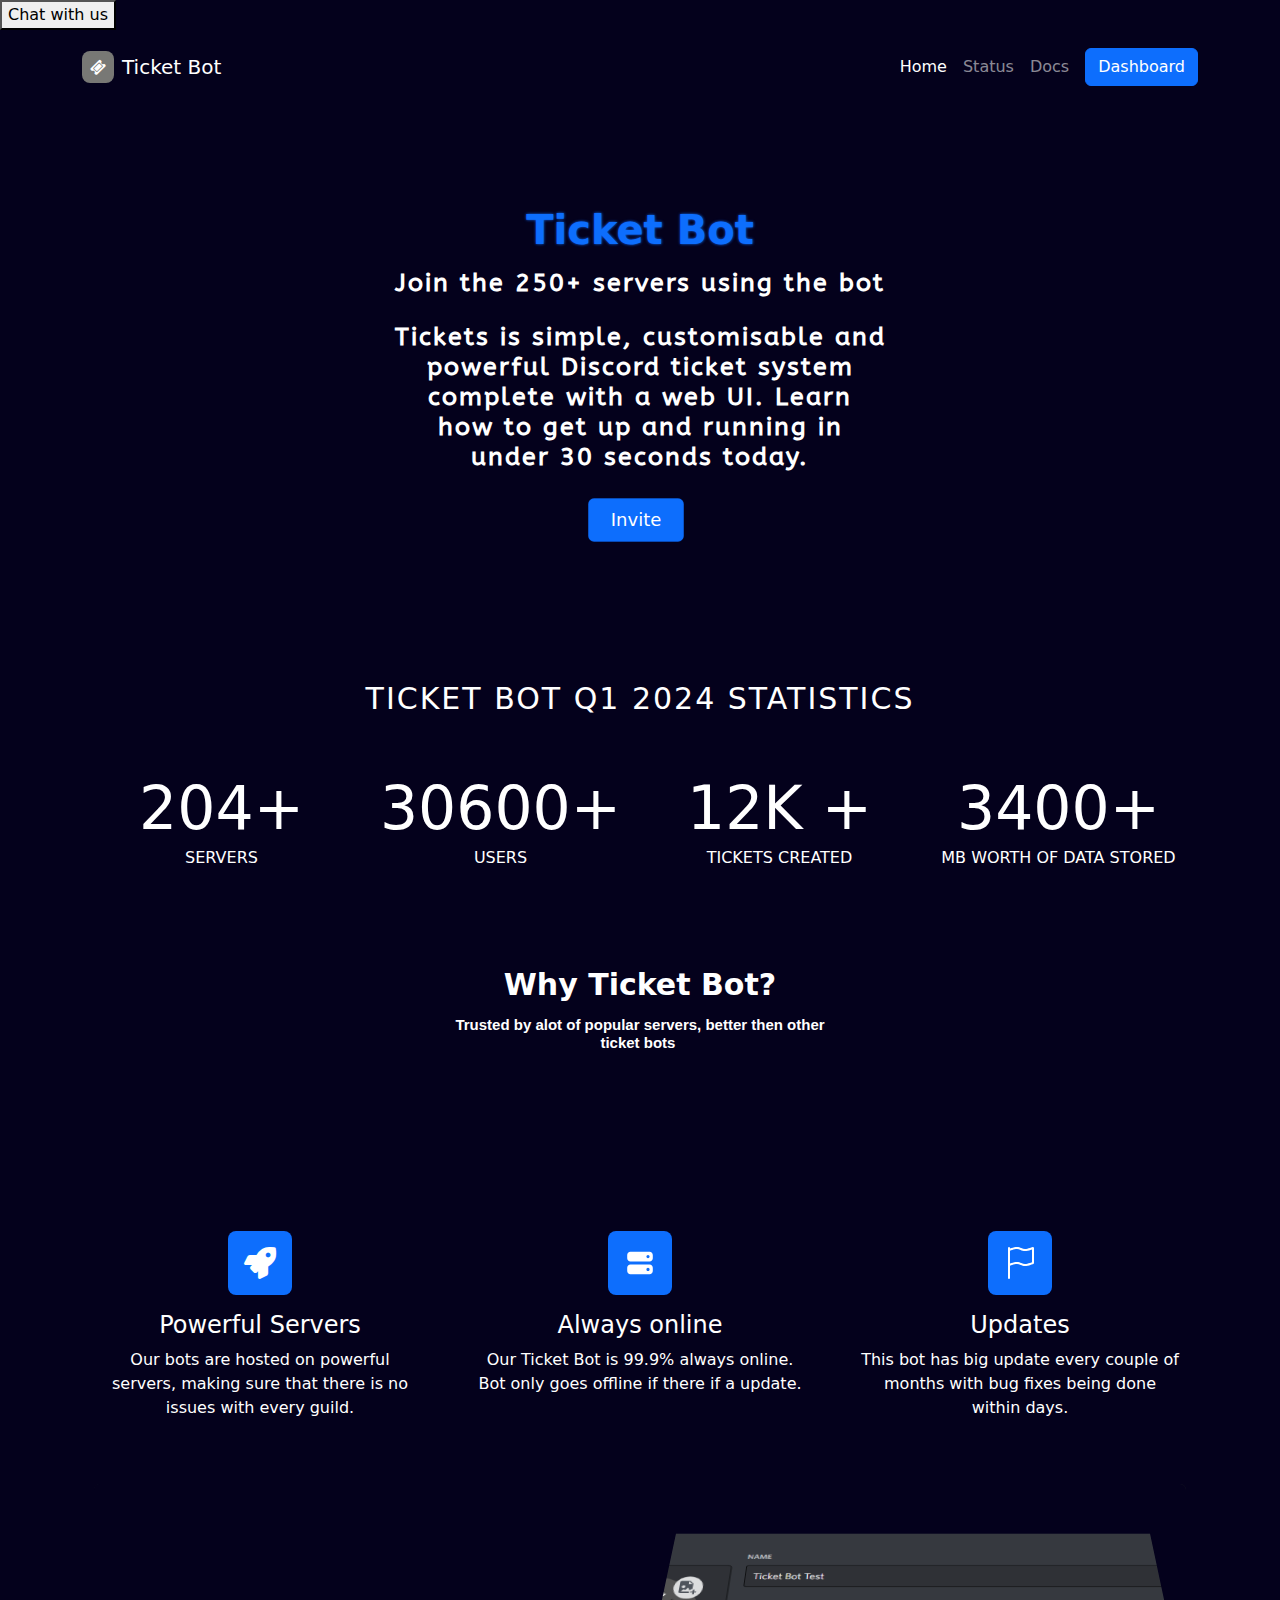
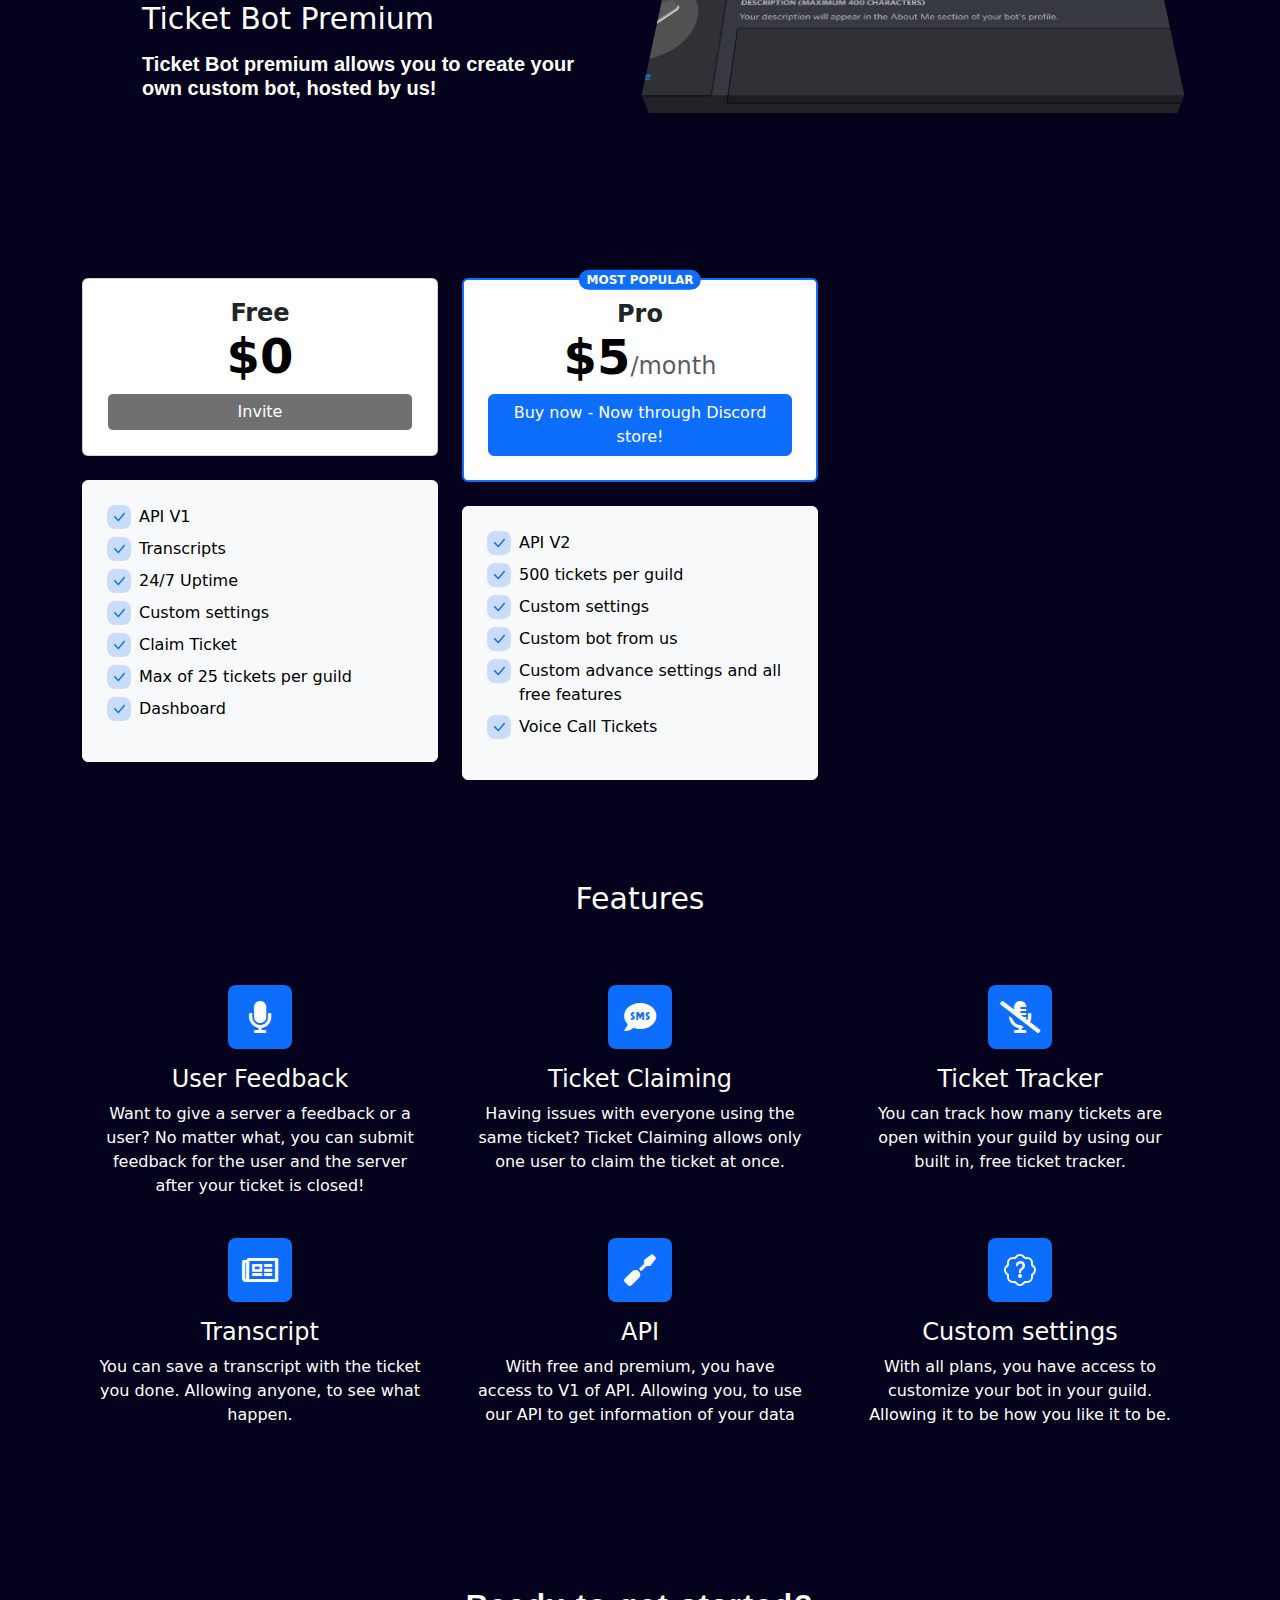
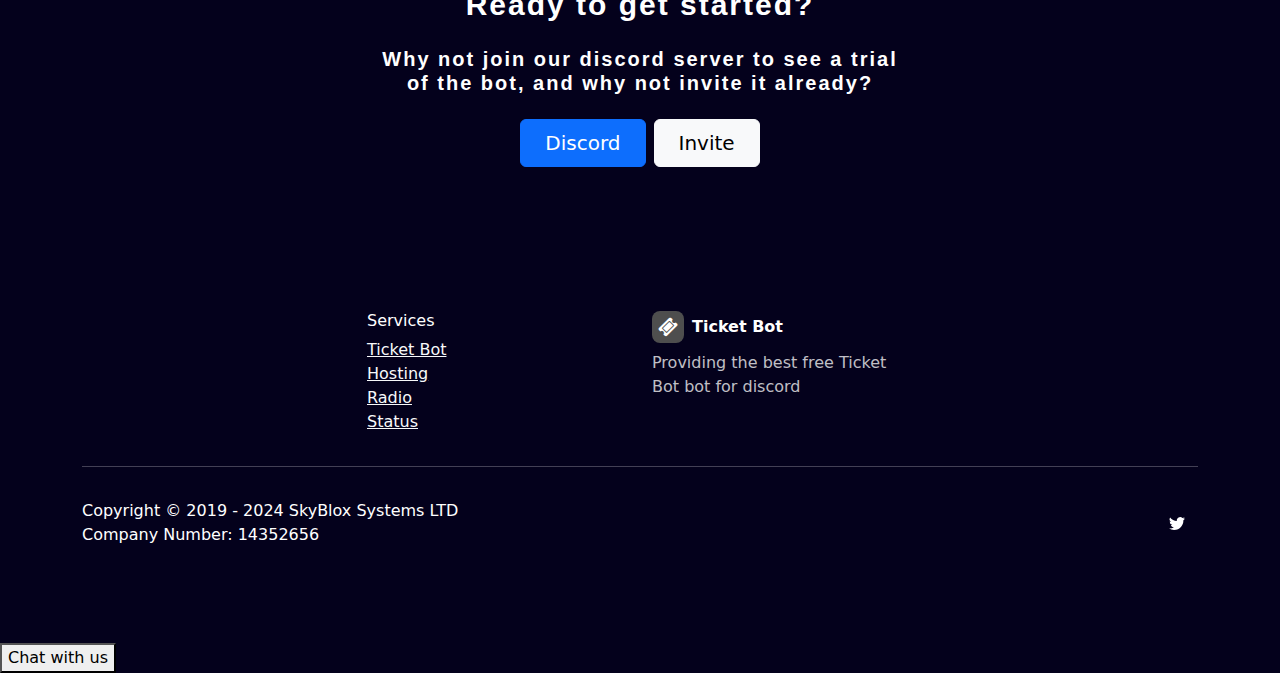
==== commit 7635dfbc: "Why you not working -_-" ====
--- a/index.html
+++ b/index.html
@@ -504,7 +504,7 @@
                 fontSize: '12px',
                 flat: true,
                 chatId: 1,
-                show: false
+                show: true
             });
         });
     </script>
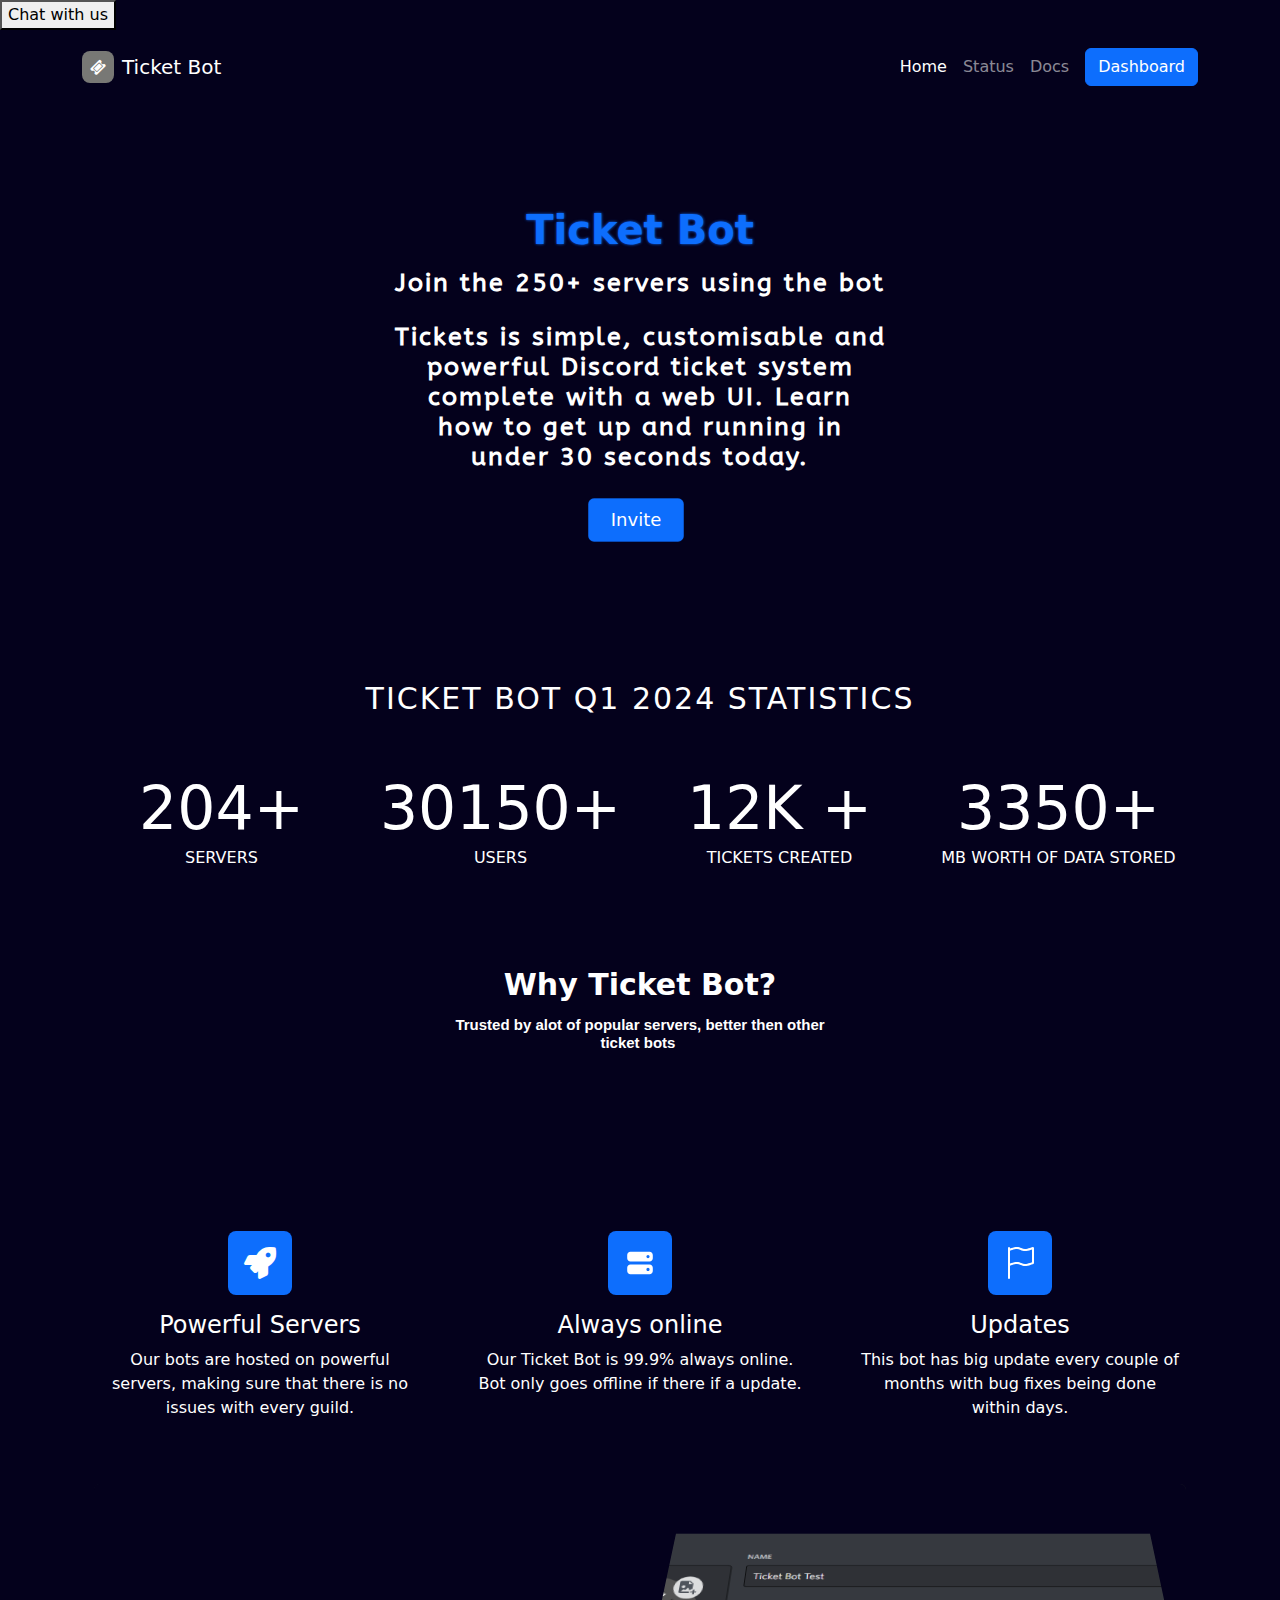
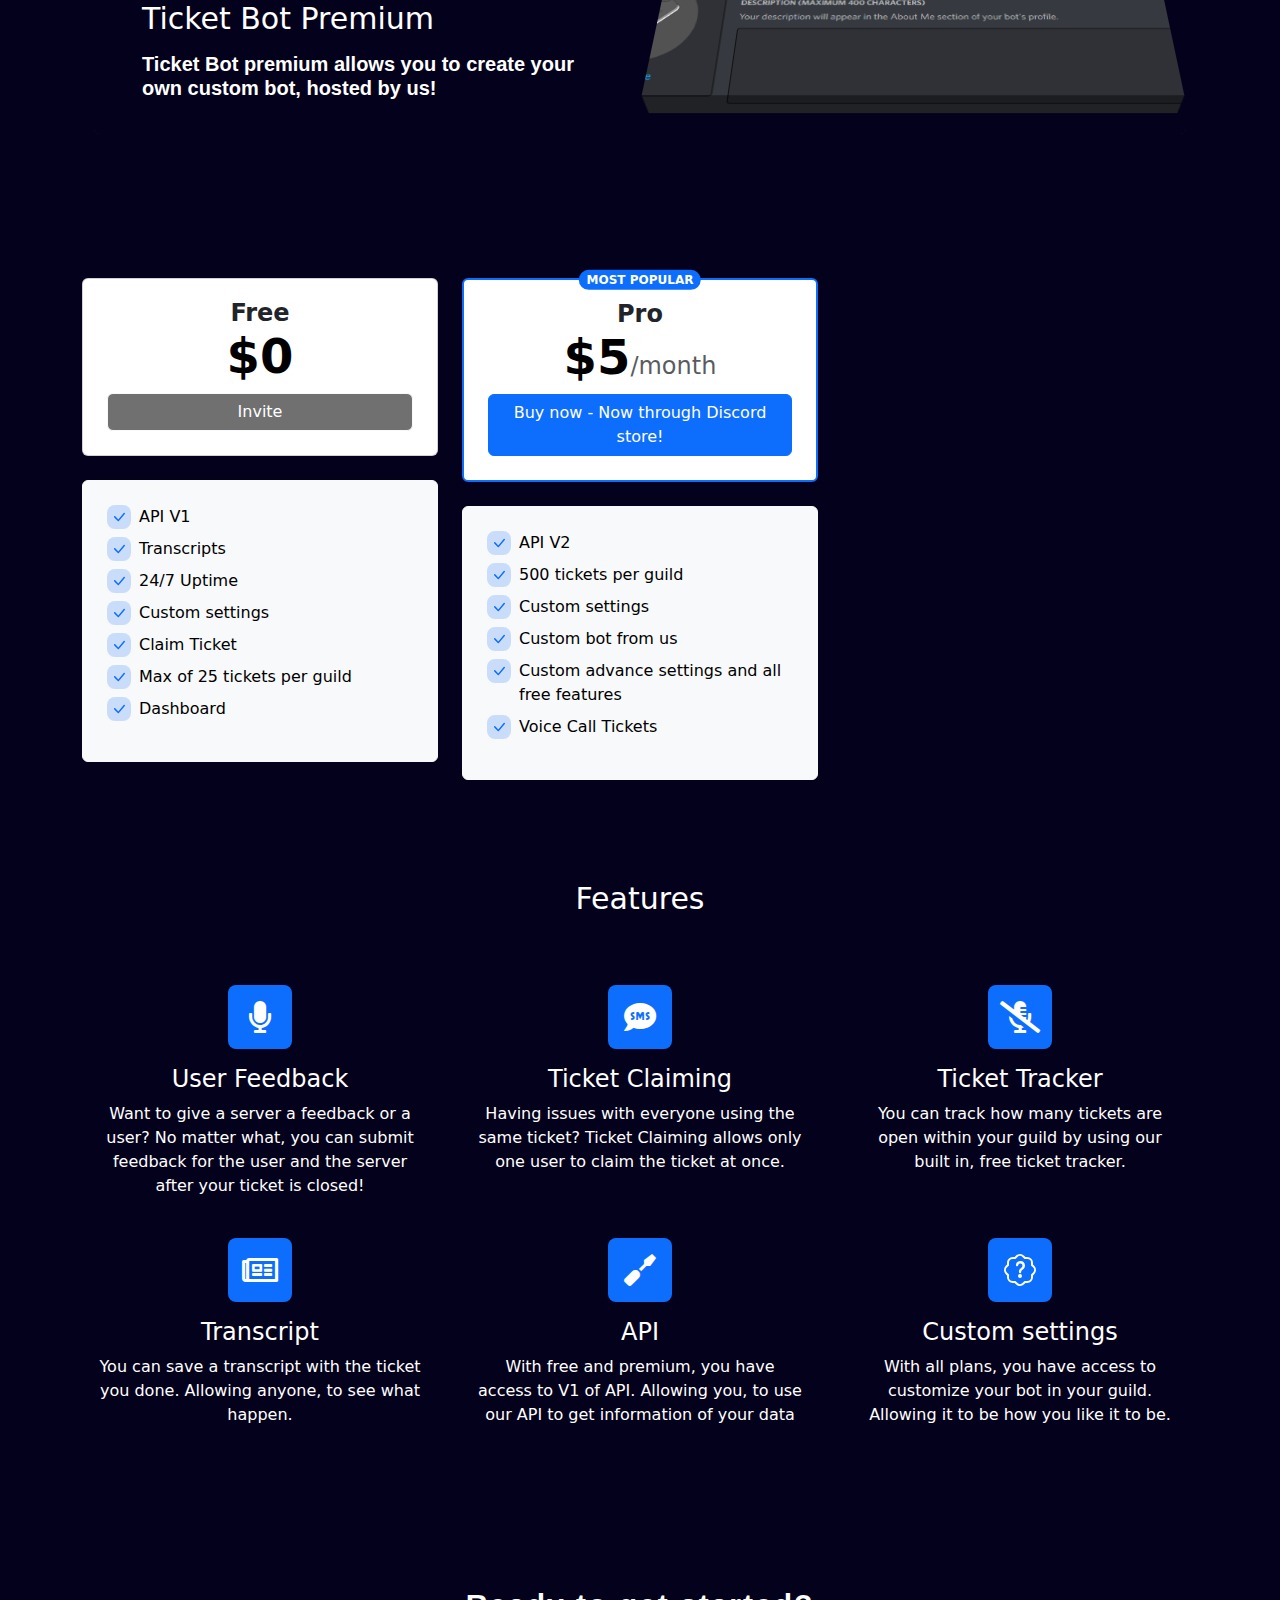
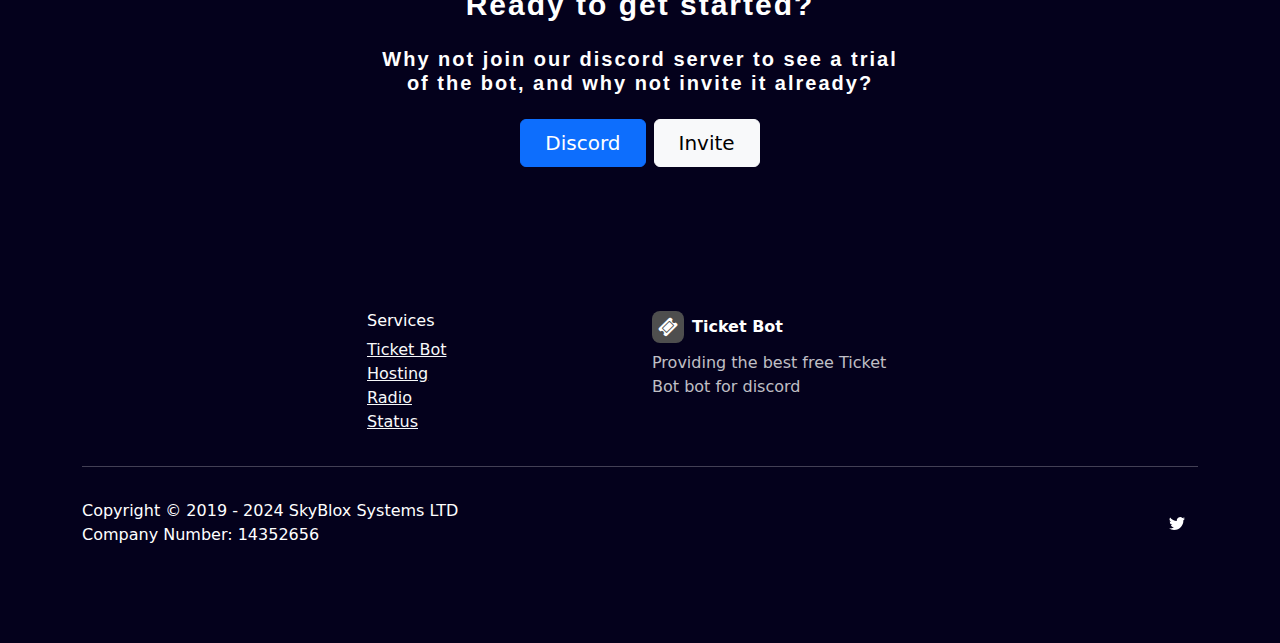
==== commit b33bb1cb: "attempt 3" ====
--- a/index.html
+++ b/index.html
@@ -61,8 +61,8 @@
             <h1 class="fw-bold mb-4"
                 style="color: rgb(255,255,255);text-align: center;font-size: 25px;font-family: ABeeZee, sans-serif;">
                 Tickets is simple, customisable and <br>powerful Discord ticket system <br>complete with a web UI. Learn
-                <br>how to get up and running in <br>under 30 seconds today.<br></h1><button
-                class="btn btn-primary fs-5 me-2 py-2 px-4" type="button"
+                <br>how to get up and running in <br>under 30 seconds today.<br>
+            </h1><button class="btn btn-primary fs-5 me-2 py-2 px-4" type="button"
                 style="text-align: left;transform: scale(0.90);"
                 onclick="window.location.href=&#39;https://discord.com/oauth2/authorize?client_id=799231222303293461&amp;scope=bot%20applications.commands&amp;permissions=2147486783&#39;;">Invite</button>
             <div class="text-nowrap d-flex justify-content-center align-items-center animated-text noSelect"
@@ -130,7 +130,8 @@
                     <div class="text-center d-flex flex-column align-items-center align-items-xl-center">
                         <div
                             class="bs-icon-lg bs-icon-rounded bs-icon-primary d-flex flex-shrink-0 justify-content-center align-items-center d-inline-block mb-3 bs-icon lg">
-                            <i class="fas fa-rocket"></i></div>
+                            <i class="fas fa-rocket"></i>
+                        </div>
                         <div class="px-3">
                             <h4>Powerful Servers</h4>
                             <p>Our bots are hosted on powerful servers, making sure that there is no issues with every
@@ -150,7 +151,8 @@
                                 <path fill-rule="evenodd" clip-rule="evenodd"
                                     d="M2 13C2 11.8954 2.89543 11 4 11H16C17.1046 11 18 11.8954 18 13V15C18 16.1046 17.1046 17 16 17H4C2.89543 17 2 16.1046 2 15V13ZM16 14C16 14.5523 15.5523 15 15 15C14.4477 15 14 14.5523 14 14C14 13.4477 14.4477 13 15 13C15.5523 13 16 13.4477 16 14Z"
                                     fill="currentColor"></path>
-                            </svg></div>
+                            </svg>
+                        </div>
                         <div class="px-3">
                             <h4>Always online</h4>
                             <p>Our Ticket Bot is 99.9% always online. Bot only goes offline if there if a update.</p>
@@ -166,7 +168,8 @@
                                 <path
                                     d="M14.778.085A.5.5 0 0 1 15 .5V8a.5.5 0 0 1-.314.464L14.5 8l.186.464-.003.001-.006.003-.023.009a12.435 12.435 0 0 1-.397.15c-.264.095-.631.223-1.047.35-.816.252-1.879.523-2.71.523-.847 0-1.548-.28-2.158-.525l-.028-.01C7.68 8.71 7.14 8.5 6.5 8.5c-.7 0-1.638.23-2.437.477A19.626 19.626 0 0 0 3 9.342V15.5a.5.5 0 0 1-1 0V.5a.5.5 0 0 1 1 0v.282c.226-.079.496-.17.79-.26C4.606.272 5.67 0 6.5 0c.84 0 1.524.277 2.121.519l.043.018C9.286.788 9.828 1 10.5 1c.7 0 1.638-.23 2.437-.477a19.587 19.587 0 0 0 1.349-.476l.019-.007.004-.002h.001M14 1.221c-.22.078-.48.167-.766.255-.81.252-1.872.523-2.734.523-.886 0-1.592-.286-2.203-.534l-.008-.003C7.662 1.21 7.139 1 6.5 1c-.669 0-1.606.229-2.415.478A21.294 21.294 0 0 0 3 1.845v6.433c.22-.078.48-.167.766-.255C4.576 7.77 5.638 7.5 6.5 7.5c.847 0 1.548.28 2.158.525l.028.01C9.32 8.29 9.86 8.5 10.5 8.5c.668 0 1.606-.229 2.415-.478A21.317 21.317 0 0 0 14 7.655V1.222z">
                                 </path>
-                            </svg></div>
+                            </svg>
+                        </div>
                         <div class="px-3">
                             <h4>Updates</h4>
                             <p>This bot has big update every couple of months with bug fixes being done within days.</p>
@@ -350,7 +353,8 @@
                     <div class="text-center d-flex flex-column align-items-center align-items-xl-center">
                         <div
                             class="bs-icon-lg bs-icon-rounded bs-icon-primary d-flex flex-shrink-0 justify-content-center align-items-center d-inline-block mb-3 bs-icon lg">
-                            <i class="fas fa-microphone"></i></div>
+                            <i class="fas fa-microphone"></i>
+                        </div>
                         <div class="px-3">
                             <h4>User Feedback</h4>
                             <p>Want to give a server a feedback or a user? No matter what, you can submit feedback for
@@ -362,7 +366,8 @@
                     <div class="text-center d-flex flex-column align-items-center align-items-xl-center">
                         <div
                             class="bs-icon-lg bs-icon-rounded bs-icon-primary d-flex flex-shrink-0 justify-content-center align-items-center d-inline-block mb-3 bs-icon lg">
-                            <i class="fas fa-sms"></i></div>
+                            <i class="fas fa-sms"></i>
+                        </div>
                         <div class="px-3">
                             <h4>Ticket Claiming</h4>
                             <p>Having issues with everyone using the same ticket? Ticket Claiming allows only one user
@@ -374,7 +379,8 @@
                     <div class="text-center d-flex flex-column align-items-center align-items-xl-center">
                         <div
                             class="bs-icon-lg bs-icon-rounded bs-icon-primary d-flex flex-shrink-0 justify-content-center align-items-center d-inline-block mb-3 bs-icon lg">
-                            <i class="fas fa-microphone-alt-slash"></i></div>
+                            <i class="fas fa-microphone-alt-slash"></i>
+                        </div>
                         <div class="px-3">
                             <h4>Ticket Tracker</h4>
                             <p>You can track how many tickets are open within your guild by using our built in, free
@@ -386,7 +392,8 @@
                     <div class="text-center d-flex flex-column align-items-center align-items-xl-center">
                         <div
                             class="bs-icon-lg bs-icon-rounded bs-icon-primary d-flex flex-shrink-0 justify-content-center align-items-center d-inline-block mb-3 bs-icon lg">
-                            <i class="far fa-newspaper"></i></div>
+                            <i class="far fa-newspaper"></i>
+                        </div>
                         <div class="px-3">
                             <h4 style="--bs-primary: #787875;--bs-primary-rgb: 120,120,117;">Transcript</h4>
                             <p>You can save a transcript with the ticket you done. Allowing anyone, to see what happen.
@@ -398,7 +405,8 @@
                     <div class="text-center d-flex flex-column align-items-center align-items-xl-center">
                         <div
                             class="bs-icon-lg bs-icon-rounded bs-icon-primary d-flex flex-shrink-0 justify-content-center align-items-center d-inline-block mb-3 bs-icon lg">
-                            <i class="fas fa-screwdriver"></i></div>
+                            <i class="fas fa-screwdriver"></i>
+                        </div>
                         <div class="px-3">
                             <h4>API</h4>
                             <p>With free and premium, you have access to V1 of API. Allowing you, to use our API to get
@@ -419,7 +427,8 @@
                                     d="m10.273 2.513-.921-.944.715-.698.622.637.89-.011a2.89 2.89 0 0 1 2.924 2.924l-.01.89.636.622a2.89 2.89 0 0 1 0 4.134l-.637.622.011.89a2.89 2.89 0 0 1-2.924 2.924l-.89-.01-.622.636a2.89 2.89 0 0 1-4.134 0l-.622-.637-.89.011a2.89 2.89 0 0 1-2.924-2.924l.01-.89-.636-.622a2.89 2.89 0 0 1 0-4.134l.637-.622-.011-.89a2.89 2.89 0 0 1 2.924-2.924l.89.01.622-.636a2.89 2.89 0 0 1 4.134 0l-.715.698a1.89 1.89 0 0 0-2.704 0l-.92.944-1.32-.016a1.89 1.89 0 0 0-1.911 1.912l.016 1.318-.944.921a1.89 1.89 0 0 0 0 2.704l.944.92-.016 1.32a1.89 1.89 0 0 0 1.912 1.911l1.318-.016.921.944a1.89 1.89 0 0 0 2.704 0l.92-.944 1.32.016a1.89 1.89 0 0 0 1.911-1.912l-.016-1.318.944-.921a1.89 1.89 0 0 0 0-2.704l-.944-.92.016-1.32a1.89 1.89 0 0 0-1.912-1.911l-1.318.016z">
                                 </path>
                                 <path d="M7.001 11a1 1 0 1 1 2 0 1 1 0 0 1-2 0z"></path>
-                            </svg></div>
+                            </svg>
+                        </div>
                         <div class="px-3">
                             <h4>Custom settings</h4>
                             <p>With all plans, you have access to customize your bot in your guild. Allowing it to be
@@ -434,8 +443,8 @@
                 <div class="text-center p-4 p-lg-5">
                     <h1 class="fw-bold mb-4" style="font-size: 30px;">Ready to get started?</h1>
                     <h1 class="fw-bold mb-4" style="font-size: 20px;">Why not join our discord server to see a trial
-                        <br>of the bot, and why not invite it already?</h1><button
-                        class="btn btn-primary fs-5 me-2 py-2 px-4" type="button"
+                        <br>of the bot, and why not invite it already?
+                    </h1><button class="btn btn-primary fs-5 me-2 py-2 px-4" type="button"
                         onclick="window.location.href=https://discord.com/invite/Gj729TGwUz&#39;;">Discord</button><button
                         class="btn btn-light fs-5 py-2 px-4" type="button"
                         onclick="window.location.href=https://discord.com/oauth2/authorize?client_id=799231222303293461&amp;scope=bot%20applications.commands&amp;permissions=2147486783&#39;;">Invite</button>
@@ -494,17 +503,14 @@
     <script src="assets/js/Incrementing-Animation.js"></script>
     <script src="https://status.skybloxsystems.com/embed/script.js"></script>
     <script src="https://code.jquery.com/jquery-3.6.0.min.js"></script>
-
-    <button class="open-zammad-chat">Chat with us</button>
-
     <script src="https://support.skybloxsystems.com/assets/chat/chat.min.js"></script>
     <script>
         $(function () {
             new ZammadChat({
+                title: 'SkyBlox Systems LTD Support',
                 fontSize: '12px',
                 flat: true,
-                chatId: 1,
-                show: true
+                chatId: 1
             });
         });
     </script>
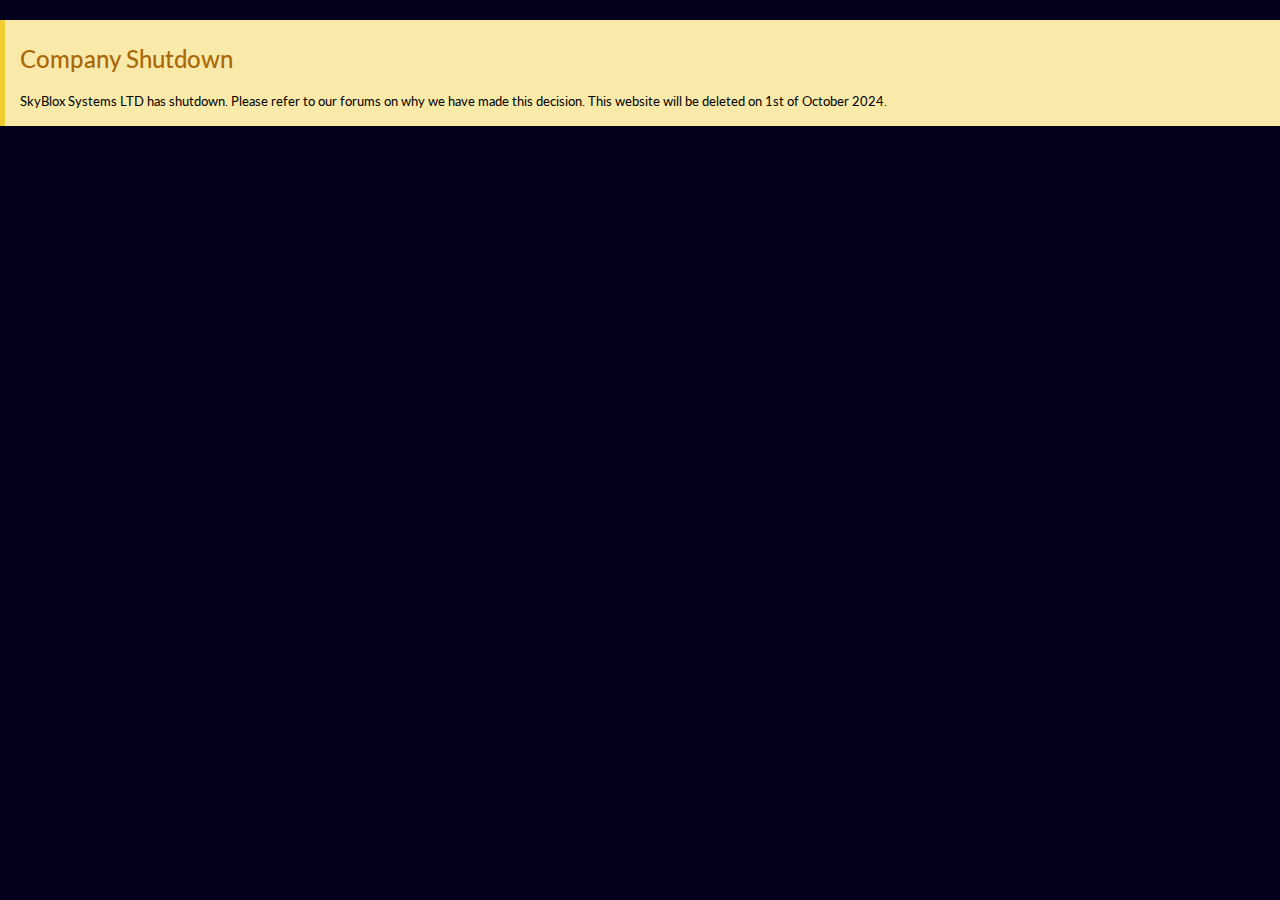
==== commit b442c420: "Shutdown" ====
--- a/index.html
+++ b/index.html
@@ -1,519 +1,52 @@
 <!DOCTYPE html>
-<html data-bs-theme="light" lang="en" style="color: rgb(255,255,255);text-align: left;">
+<html data-bs-theme="dark" lang="en" style="color: rgb(255,255,255);text-align: left;">
 
 <head>
-    <title>Ticket Bot | The best free ticket bot</title>
-    <link rel="icon"
-        href="https://cdn.discordapp.com/attachments/1089099887070687252/1190292532312162344/Ticket_Bot_Logo_-_With_Name.png?ex=65a1454e&is=658ed04e&hm=41a91dc349c3cc5c8880ece4c9920a73d87f73eee15b302fbfa9a75bf27e2c14&">
     <meta charset="utf-8">
-    <script src="https://status.skybloxsystems.com/embed/script.js"></script>
     <meta name="viewport" content="width=device-width, initial-scale=1.0, shrink-to-fit=no">
-    <title>Ticket Bot website</title>
+    <title>SkyBlox Systems LTD</title>
+    <link rel="canonical" href="https://skybloxsystems.com/">
+    <meta property="og:url" content="https://skybloxsystems.com/">
+    <script type="application/ld+json">
+        {
+            "@context": "http://schema.org",
+            "@type": "WebSite",
+            "name": "SkyBlox Systems LTD",
+            "url": "https://skybloxsystems.com"
+        }
+    </script>
     <link rel="stylesheet" href="assets/bootstrap/css/bootstrap.min.css">
+    <link rel="manifest" href="manifest.json" crossorigin="use-credentials">
+    <link rel="stylesheet" href="https://fonts.googleapis.com/css2?family=Lato:ital,wght@0,400;0,700;1,400&amp;display=swap">
     <link rel="stylesheet" href="https://fonts.googleapis.com/css?family=ABeeZee&amp;display=swap">
     <link rel="stylesheet" href="https://fonts.googleapis.com/css?family=Caladea&amp;display=swap">
-    <link rel="stylesheet"
-        href="https://fonts.googleapis.com/css?family=Noto+Sans+Inscriptional+Pahlavi&amp;display=swap">
-    <link rel="stylesheet" href="assets/fonts/fontawesome-all.min.css">
-    <link rel="stylesheet" href="assets/fonts/font-awesome.min.css">
-    <link rel="stylesheet" href="assets/fonts/fontawesome5-overrides.min.css">
-    <link rel="stylesheet" href="assets/css/aos.min.css">
+    <link rel="stylesheet" href="https://fonts.googleapis.com/css?family=Noto+Sans+Inscriptional+Pahlavi&amp;display=swap">
     <link rel="stylesheet" href="assets/css/3D-image.css">
     <link rel="stylesheet" href="assets/css/Animated-Typing-With-Blinking.css">
     <link rel="stylesheet" href="assets/css/Banner-Heading-Image.css">
+    <link rel="stylesheet" href="assets/css/Beautiful-Warning-Note-Callout.css">
     <link rel="stylesheet" href="assets/css/Clean-Button-Scale-Hover-Effect.css">
     <link rel="stylesheet" href="https://cdnjs.cloudflare.com/ajax/libs/OwlCarousel2/2.3.4/assets/owl.carousel.min.css">
     <link rel="stylesheet" href="assets/css/Incrementing-Animation.css">
     <link rel="stylesheet" href="assets/css/Navbar-Right-Links-Dark.css">
     <link rel="stylesheet" href="assets/css/Pricing-Free-Paid.css">
     <link rel="stylesheet" href="assets/css/Wave-Animation-Circle-and-Square.css">
+    <link rel="stylesheet" href="assets/css/Wave-update.css">
     <link rel="stylesheet" href="assets/css/Waves---DentalTech.css">
 </head>
-<button class="open-zammad-chat">Chat with us</button>
 
-
-<body style="background: rgb(4,1,28);text-align: left;border-color: rgb(255,255,255);color: rgb(255,255,255);">
-    <nav class="navbar navbar-expand-md bg-dark py-3 navbar-dark"
-        style="background: linear-gradient(black, #04011c 0%);">
-        <div class="container"><a class="navbar-brand d-flex align-items-center" href="#"><span
-                    class="bs-icon-sm bs-icon-rounded bs-icon-primary d-flex justify-content-center align-items-center me-2 bs-icon"
-                    style="background: rgb(120,120,117);"><i class="fa fa-ticket"></i></span><span>Ticket
-                    Bot</span></a><button data-bs-toggle="collapse" class="navbar-toggler"
-                data-bs-target="#navcol-5"><span class="visually-hidden">Toggle navigation</span><span
-                    class="navbar-toggler-icon"></span></button>
-            <div class="collapse navbar-collapse" id="navcol-5">
-                <ul class="navbar-nav ms-auto">
-                    <li class="nav-item"><a class="nav-link active" href="#">Home</a></li>
-                    <li class="nav-item"><a class="nav-link" href="https://status.skybloxsystems.com">Status</a></li>
-                    <li class="nav-item"><a class="nav-link" href="https://docs.ticketbots.co.uk">Docs</a></li>
-                </ul><a class="btn btn-primary ms-md-2" role="button"
-                    href="https://dashboard.ticketbots.co.uk">Dashboard</a>
-            </div>
-        </div>
-    </nav>
-    <section class="py-4 py-xl-5" style="text-align: left;">
-        <div class="text-center p-4 p-lg-5" style="text-align: left;">
-            <p class="fw-bold text-primary mb-2" style="text-align: center;font-size: 40px;text-shadow: 0px 0px 3px;">
-                Ticket Bot</p>
-            <h1 class="fw-bold mb-4"
-                style="color: rgb(255,255,255);text-align: center;font-size: 25px;font-family: ABeeZee, sans-serif;font-weight: bold;">
-                Join the 250+ servers using the bot</h1>
-            <h1 class="fw-bold mb-4"
-                style="color: rgb(255,255,255);text-align: center;font-size: 25px;font-family: ABeeZee, sans-serif;">
-                Tickets is simple, customisable and <br>powerful Discord ticket system <br>complete with a web UI. Learn
-                <br>how to get up and running in <br>under 30 seconds today.<br>
-            </h1><button class="btn btn-primary fs-5 me-2 py-2 px-4" type="button"
-                style="text-align: left;transform: scale(0.90);"
-                onclick="window.location.href=&#39;https://discord.com/oauth2/authorize?client_id=799231222303293461&amp;scope=bot%20applications.commands&amp;permissions=2147486783&#39;;">Invite</button>
-            <div class="text-nowrap d-flex justify-content-center align-items-center animated-text noSelect"
-                style="background: rgba(255,255,255,0);border-style: none;margin-top: 16px;width: 50%;margin-right: auto;margin-left: auto;">
-            </div>
-        </div>
-        <div class="container py-4 py-xl-5">
-            <section data-aos="fade-up" data-aos-duration="400" data-aos-once="true" class="font-dark">
-                <div class="container">
-                    <h3 data-aos="fade-up" data-aos-duration="400" data-aos-delay="200" data-aos-once="true"
-                        class="text-center all-capital p-4"
-                        style="font-size: 30px;font-weight: 300;line-height: 38px;letter-spacing: 2px;">Ticket Bot Q1
-                        2024 STATISTICS</h3>
-                    <div class="row row-cols-1 row-cols-sm-1 row-cols-md-2 row-cols-lg-4 row-cols-xl-4 row-cols-xxl-4"
-                        data-aos="fade-up" data-aos-duration="800" data-aos-delay="150" data-aos-once="true"
-                        style="padding-top: 20px;padding-bottom: 40px;">
-                        <div class="col">
-                            <div><span class="Justify-Flex-Center purecounter counter-font count plus"
-                                    data-purecounter-start="0" data-purecounter-end="600"
-                                    data-purecounter-duration="2">600&nbsp;</span>
-                                <p class="text-center text-uppercase">Servers</p>
-                            </div>
-                        </div>
-                        <div class="col">
-                            <div><span class="Justify-Flex-Center purecounter counter-font plus"
-                                    data-purecounter-start="0" data-purecounter-end="45000"
-                                    data-purecounter-duration="1">45000</span>
-                                <p class="text-center text-uppercase">Users</p>
-                            </div>
-                        </div>
-                        <div class="col">
-                            <div><span class="Justify-Flex-Center purecounter counter-font plus-k"
-                                    data-purecounter-start="0" data-purecounter-end="12.2"
-                                    data-purecounter-duration="1">12.2</span>
-                                <p class="text-center text-uppercase">Tickets created</p>
-                            </div>
-                        </div>
-                        <div class="col">
-                            <div><span class="Justify-Flex-Center purecounter counter-font plus"
-                                    data-purecounter-start="0" data-purecounter-end="5000"
-                                    data-purecounter-duration="1">5000</span>
-                                <p class="text-center text-uppercase">MB WORTH OF DATA STORED</p>
-                            </div>
-                        </div>
-                    </div>
-                </div>
-            </section>
-            <div class="row mb-5">
-                <div class="col-md-8 col-xl-6 text-center mx-auto">
-                    <h2 style="font-size: 15px;">Trusted by alot of popular servers, better then other<br>ticket
-                        bots&nbsp;</h2>
-                    <p class="w-lg-50" style="font-size: 30px;"><strong>Why Ticket Bot?</strong><br></p>
-                </div>
-            </div>
-        </div>
-        <div class="container py-4 py-xl-5">
-            <div class="row mb-5">
-                <div class="col-md-8 col-xl-6 text-center mx-auto">
-                    <h2></h2>
-                    <p class="w-lg-50"></p>
-                </div>
-            </div>
-            <div class="row gy-4 row-cols-1 row-cols-md-2 row-cols-xl-3">
-                <div class="col">
-                    <div class="text-center d-flex flex-column align-items-center align-items-xl-center">
-                        <div
-                            class="bs-icon-lg bs-icon-rounded bs-icon-primary d-flex flex-shrink-0 justify-content-center align-items-center d-inline-block mb-3 bs-icon lg">
-                            <i class="fas fa-rocket"></i>
-                        </div>
-                        <div class="px-3">
-                            <h4>Powerful Servers</h4>
-                            <p>Our bots are hosted on powerful servers, making sure that there is no issues with every
-                                guild.</p><a href="#"></a>
-                        </div>
-                    </div>
-                </div>
-                <div class="col">
-                    <div class="text-center d-flex flex-column align-items-center align-items-xl-center">
-                        <div
-                            class="bs-icon-lg bs-icon-rounded bs-icon-primary d-flex flex-shrink-0 justify-content-center align-items-center d-inline-block mb-3 bs-icon lg">
-                            <svg xmlns="http://www.w3.org/2000/svg" width="1em" height="1em" viewBox="0 0 20 20"
-                                fill="none">
-                                <path fill-rule="evenodd" clip-rule="evenodd"
-                                    d="M2 5C2 3.89543 2.89543 3 4 3H16C17.1046 3 18 3.89543 18 5V7C18 8.10457 17.1046 9 16 9H4C2.89543 9 2 8.10457 2 7V5ZM16 6C16 6.55228 15.5523 7 15 7C14.4477 7 14 6.55228 14 6C14 5.44772 14.4477 5 15 5C15.5523 5 16 5.44772 16 6Z"
-                                    fill="currentColor"></path>
-                                <path fill-rule="evenodd" clip-rule="evenodd"
-                                    d="M2 13C2 11.8954 2.89543 11 4 11H16C17.1046 11 18 11.8954 18 13V15C18 16.1046 17.1046 17 16 17H4C2.89543 17 2 16.1046 2 15V13ZM16 14C16 14.5523 15.5523 15 15 15C14.4477 15 14 14.5523 14 14C14 13.4477 14.4477 13 15 13C15.5523 13 16 13.4477 16 14Z"
-                                    fill="currentColor"></path>
-                            </svg>
-                        </div>
-                        <div class="px-3">
-                            <h4>Always online</h4>
-                            <p>Our Ticket Bot is 99.9% always online. Bot only goes offline if there if a update.</p>
-                        </div>
-                    </div>
-                </div>
-                <div class="col">
-                    <div class="text-center d-flex flex-column align-items-center align-items-xl-center">
-                        <div
-                            class="bs-icon-lg bs-icon-rounded bs-icon-primary d-flex flex-shrink-0 justify-content-center align-items-center d-inline-block mb-3 bs-icon lg">
-                            <svg xmlns="http://www.w3.org/2000/svg" width="1em" height="1em" fill="currentColor"
-                                viewBox="0 0 16 16" class="bi bi-flag">
-                                <path
-                                    d="M14.778.085A.5.5 0 0 1 15 .5V8a.5.5 0 0 1-.314.464L14.5 8l.186.464-.003.001-.006.003-.023.009a12.435 12.435 0 0 1-.397.15c-.264.095-.631.223-1.047.35-.816.252-1.879.523-2.71.523-.847 0-1.548-.28-2.158-.525l-.028-.01C7.68 8.71 7.14 8.5 6.5 8.5c-.7 0-1.638.23-2.437.477A19.626 19.626 0 0 0 3 9.342V15.5a.5.5 0 0 1-1 0V.5a.5.5 0 0 1 1 0v.282c.226-.079.496-.17.79-.26C4.606.272 5.67 0 6.5 0c.84 0 1.524.277 2.121.519l.043.018C9.286.788 9.828 1 10.5 1c.7 0 1.638-.23 2.437-.477a19.587 19.587 0 0 0 1.349-.476l.019-.007.004-.002h.001M14 1.221c-.22.078-.48.167-.766.255-.81.252-1.872.523-2.734.523-.886 0-1.592-.286-2.203-.534l-.008-.003C7.662 1.21 7.139 1 6.5 1c-.669 0-1.606.229-2.415.478A21.294 21.294 0 0 0 3 1.845v6.433c.22-.078.48-.167.766-.255C4.576 7.77 5.638 7.5 6.5 7.5c.847 0 1.548.28 2.158.525l.028.01C9.32 8.29 9.86 8.5 10.5 8.5c.668 0 1.606-.229 2.415-.478A21.317 21.317 0 0 0 14 7.655V1.222z">
-                                </path>
-                            </svg>
-                        </div>
-                        <div class="px-3">
-                            <h4>Updates</h4>
-                            <p>This bot has big update every couple of months with bug fixes being done within days.</p>
-                            <a href="#"></a>
-                        </div>
-                    </div>
-                </div>
-            </div>
-            <section class="py-4 py-xl-5">
-                <div class="container">
-                    <div class="bg-dark border rounded border-0 border-dark overflow-hidden">
-                        <div class="row g-0">
-                            <div class="col-md-6" style="background: #04011c;">
-                                <div class="text-white p-4 p-md-5" style="background: #04011c;">
-                                    <h2 class="fw-bold text-white mb-3" style="font-size: 20px;text-align: left;">Ticket
-                                        Bot premium allows you to create your own custom bot, hosted by us!</h2>
-                                    <p class="mb-4" style="font-size: 30px;">Ticket Bot Premium</p>
-                                    <div class="my-3"></div>
-                                </div>
-                            </div>
-                            <div class="col-md-6 order-first order-md-last"
-                                style="min-height: 250px;background: #04011c;"><img class="w-100 h-100 fit-cover"
-                                    src="assets/img/Screenshot%202022-06-01%20114103.png"></div>
-                        </div>
-                    </div>
-                </div>
-            </section>
-        </div>
-        <div class="container py-4 py-xl-5">
-            <div class="row gy-4 row-cols-1 row-cols-md-2 row-cols-xl-3 d-xl-flex">
-                <div class="col">
-                    <div class="card mb-4">
-                        <div class="card-body text-center p-4">
-                            <h4 class="fw-bold card-subtitle">Free</h4>
-                            <h4 class="display-5 fw-bold card-title" style="color: rgb(0,0,0);">$0</h4><a
-                                class="btn btn-light d-block w-100" role="button"
-                                href="https://discord.com/oauth2/authorize?client_id=799231222303293461&amp;scope=bot%20applications.commands&amp;permissions=2147486783"
-                                style="background: rgba(0,0,0,0.56);color: rgb(255,255,255);">Invite</a>
-                        </div>
-                    </div>
-                    <div class="bg-light border rounded border-light p-4">
-                        <ul class="list-unstyled">
-                            <li class="d-flex mb-2"><span
-                                    class="bs-icon-xs bs-icon-rounded bs-icon-primary-light bs-icon me-2"><svg
-                                        xmlns="http://www.w3.org/2000/svg" width="1em" height="1em" fill="currentColor"
-                                        viewBox="0 0 16 16" class="bi bi-check-lg text-primary">
-                                        <path
-                                            d="M12.736 3.97a.733.733 0 0 1 1.047 0c.286.289.29.756.01 1.05L7.88 12.01a.733.733 0 0 1-1.065.02L3.217 8.384a.757.757 0 0 1 0-1.06.733.733 0 0 1 1.047 0l3.052 3.093 5.4-6.425a.247.247 0 0 1 .02-.022Z">
-                                        </path>
-                                    </svg></span><span style="border-color: rgb(1,1,1);color: rgb(0,0,0);">API V1</span>
-                            </li>
-                            <li class="d-flex mb-2"><span
-                                    class="bs-icon-xs bs-icon-rounded bs-icon-primary-light bs-icon me-2"><svg
-                                        xmlns="http://www.w3.org/2000/svg" width="1em" height="1em" fill="currentColor"
-                                        viewBox="0 0 16 16" class="bi bi-check-lg text-primary">
-                                        <path
-                                            d="M12.736 3.97a.733.733 0 0 1 1.047 0c.286.289.29.756.01 1.05L7.88 12.01a.733.733 0 0 1-1.065.02L3.217 8.384a.757.757 0 0 1 0-1.06.733.733 0 0 1 1.047 0l3.052 3.093 5.4-6.425a.247.247 0 0 1 .02-.022Z">
-                                        </path>
-                                    </svg></span><span style="color: rgb(0,0,0);">Transcripts</span></li>
-                            <li class="d-flex mb-2"><span
-                                    class="bs-icon-xs bs-icon-rounded bs-icon-primary-light bs-icon me-2"><svg
-                                        xmlns="http://www.w3.org/2000/svg" width="1em" height="1em" fill="currentColor"
-                                        viewBox="0 0 16 16" class="bi bi-check-lg text-primary">
-                                        <path
-                                            d="M12.736 3.97a.733.733 0 0 1 1.047 0c.286.289.29.756.01 1.05L7.88 12.01a.733.733 0 0 1-1.065.02L3.217 8.384a.757.757 0 0 1 0-1.06.733.733 0 0 1 1.047 0l3.052 3.093 5.4-6.425a.247.247 0 0 1 .02-.022Z">
-                                        </path>
-                                    </svg></span><span style="color: rgb(0,0,0);">24/7 Uptime</span></li>
-                            <li class="d-flex mb-2"><span
-                                    class="bs-icon-xs bs-icon-rounded bs-icon-primary-light bs-icon me-2"><svg
-                                        xmlns="http://www.w3.org/2000/svg" width="1em" height="1em" fill="currentColor"
-                                        viewBox="0 0 16 16" class="bi bi-check-lg text-primary">
-                                        <path
-                                            d="M12.736 3.97a.733.733 0 0 1 1.047 0c.286.289.29.756.01 1.05L7.88 12.01a.733.733 0 0 1-1.065.02L3.217 8.384a.757.757 0 0 1 0-1.06.733.733 0 0 1 1.047 0l3.052 3.093 5.4-6.425a.247.247 0 0 1 .02-.022Z">
-                                        </path>
-                                    </svg></span><span style="color: rgb(0,0,0);">Custom settings</span></li>
-                            <li class="d-flex mb-2"><span
-                                    class="bs-icon-xs bs-icon-rounded bs-icon-primary-light bs-icon me-2"><svg
-                                        xmlns="http://www.w3.org/2000/svg" width="1em" height="1em" fill="currentColor"
-                                        viewBox="0 0 16 16" class="bi bi-check-lg text-primary">
-                                        <path
-                                            d="M12.736 3.97a.733.733 0 0 1 1.047 0c.286.289.29.756.01 1.05L7.88 12.01a.733.733 0 0 1-1.065.02L3.217 8.384a.757.757 0 0 1 0-1.06.733.733 0 0 1 1.047 0l3.052 3.093 5.4-6.425a.247.247 0 0 1 .02-.022Z">
-                                        </path>
-                                    </svg></span><span style="color: rgb(0,0,0);">Claim Ticket</span></li>
-                            <li class="d-flex mb-2"><span
-                                    class="bs-icon-xs bs-icon-rounded bs-icon-primary-light bs-icon me-2"><svg
-                                        xmlns="http://www.w3.org/2000/svg" width="1em" height="1em" fill="currentColor"
-                                        viewBox="0 0 16 16" class="bi bi-check-lg text-primary">
-                                        <path
-                                            d="M12.736 3.97a.733.733 0 0 1 1.047 0c.286.289.29.756.01 1.05L7.88 12.01a.733.733 0 0 1-1.065.02L3.217 8.384a.757.757 0 0 1 0-1.06.733.733 0 0 1 1.047 0l3.052 3.093 5.4-6.425a.247.247 0 0 1 .02-.022Z">
-                                        </path>
-                                    </svg></span><span style="color: rgb(0,0,0);">Max of 25 tickets per guild</span>
-                            </li>
-                            <li class="d-flex mb-2"><span
-                                    class="bs-icon-xs bs-icon-rounded bs-icon-primary-light bs-icon me-2"><svg
-                                        xmlns="http://www.w3.org/2000/svg" width="1em" height="1em" fill="currentColor"
-                                        viewBox="0 0 16 16" class="bi bi-check-lg text-primary">
-                                        <path
-                                            d="M12.736 3.97a.733.733 0 0 1 1.047 0c.286.289.29.756.01 1.05L7.88 12.01a.733.733 0 0 1-1.065.02L3.217 8.384a.757.757 0 0 1 0-1.06.733.733 0 0 1 1.047 0l3.052 3.093 5.4-6.425a.247.247 0 0 1 .02-.022Z">
-                                        </path>
-                                    </svg></span><span style="color: rgb(0,0,0);">Dashboard</span></li>
-                        </ul>
-                    </div>
-                </div>
-                <div class="col">
-                    <div class="card border-primary border-2 mb-4">
-                        <div class="card-body text-center p-4"><span
-                                class="badge rounded-pill bg-primary position-absolute top-0 start-50 translate-middle text-uppercase">Most
-                                Popular</span>
-                            <h4 class="fw-bold card-subtitle">Pro</h4>
-                            <h4 class="display-5 fw-bold card-title" style="color: rgb(0,0,0);">$5<span
-                                    class="fs-4 fw-normal text-muted">/month</span></h4><a
-                                class="btn btn-primary d-block w-100" role="button" href="">Buy now - Now through
-                                Discord store!</a>
-                        </div>
-                    </div>
-                    <div class="bg-light border rounded border-light p-4">
-                        <ul class="list-unstyled">
-                            <li class="d-flex mb-2"><span
-                                    class="bs-icon-xs bs-icon-rounded bs-icon-primary-light bs-icon me-2"><svg
-                                        xmlns="http://www.w3.org/2000/svg" width="1em" height="1em" fill="currentColor"
-                                        viewBox="0 0 16 16" class="bi bi-check-lg text-primary">
-                                        <path
-                                            d="M12.736 3.97a.733.733 0 0 1 1.047 0c.286.289.29.756.01 1.05L7.88 12.01a.733.733 0 0 1-1.065.02L3.217 8.384a.757.757 0 0 1 0-1.06.733.733 0 0 1 1.047 0l3.052 3.093 5.4-6.425a.247.247 0 0 1 .02-.022Z">
-                                        </path>
-                                    </svg></span><span style="color: rgb(0,0,0);">API V2</span></li>
-                            <li class="d-flex mb-2"><span
-                                    class="bs-icon-xs bs-icon-rounded bs-icon-primary-light bs-icon me-2"><svg
-                                        xmlns="http://www.w3.org/2000/svg" width="1em" height="1em" fill="currentColor"
-                                        viewBox="0 0 16 16" class="bi bi-check-lg text-primary">
-                                        <path
-                                            d="M12.736 3.97a.733.733 0 0 1 1.047 0c.286.289.29.756.01 1.05L7.88 12.01a.733.733 0 0 1-1.065.02L3.217 8.384a.757.757 0 0 1 0-1.06.733.733 0 0 1 1.047 0l3.052 3.093 5.4-6.425a.247.247 0 0 1 .02-.022Z">
-                                        </path>
-                                    </svg></span><span style="color: rgb(1,1,1);">500 tickets per guild</span></li>
-                            <li class="d-flex mb-2"><span
-                                    class="bs-icon-xs bs-icon-rounded bs-icon-primary-light bs-icon me-2"><svg
-                                        xmlns="http://www.w3.org/2000/svg" width="1em" height="1em" fill="currentColor"
-                                        viewBox="0 0 16 16" class="bi bi-check-lg text-primary">
-                                        <path
-                                            d="M12.736 3.97a.733.733 0 0 1 1.047 0c.286.289.29.756.01 1.05L7.88 12.01a.733.733 0 0 1-1.065.02L3.217 8.384a.757.757 0 0 1 0-1.06.733.733 0 0 1 1.047 0l3.052 3.093 5.4-6.425a.247.247 0 0 1 .02-.022Z">
-                                        </path>
-                                    </svg></span><span style="color: rgb(0,0,0);">Custom settings</span></li>
-                            <li class="d-flex mb-2"><span
-                                    class="bs-icon-xs bs-icon-rounded bs-icon-primary-light bs-icon me-2"><svg
-                                        xmlns="http://www.w3.org/2000/svg" width="1em" height="1em" fill="currentColor"
-                                        viewBox="0 0 16 16" class="bi bi-check-lg text-primary">
-                                        <path
-                                            d="M12.736 3.97a.733.733 0 0 1 1.047 0c.286.289.29.756.01 1.05L7.88 12.01a.733.733 0 0 1-1.065.02L3.217 8.384a.757.757 0 0 1 0-1.06.733.733 0 0 1 1.047 0l3.052 3.093 5.4-6.425a.247.247 0 0 1 .02-.022Z">
-                                        </path>
-                                    </svg></span><span style="color: rgb(0,0,0);">Custom bot from us</span></li>
-                            <li class="d-flex mb-2"><span
-                                    class="bs-icon-xs bs-icon-rounded bs-icon-primary-light bs-icon me-2"><svg
-                                        xmlns="http://www.w3.org/2000/svg" width="1em" height="1em" fill="currentColor"
-                                        viewBox="0 0 16 16" class="bi bi-check-lg text-primary">
-                                        <path
-                                            d="M12.736 3.97a.733.733 0 0 1 1.047 0c.286.289.29.756.01 1.05L7.88 12.01a.733.733 0 0 1-1.065.02L3.217 8.384a.757.757 0 0 1 0-1.06.733.733 0 0 1 1.047 0l3.052 3.093 5.4-6.425a.247.247 0 0 1 .02-.022Z">
-                                        </path>
-                                    </svg></span><span style="color: rgb(0,0,0);">Custom advance settings and all free
-                                    features</span></li>
-                            <li class="d-flex mb-2"><span
-                                    class="bs-icon-xs bs-icon-rounded bs-icon-primary-light bs-icon me-2"><svg
-                                        xmlns="http://www.w3.org/2000/svg" width="1em" height="1em" fill="currentColor"
-                                        viewBox="0 0 16 16" class="bi bi-check-lg text-primary">
-                                        <path
-                                            d="M12.736 3.97a.733.733 0 0 1 1.047 0c.286.289.29.756.01 1.05L7.88 12.01a.733.733 0 0 1-1.065.02L3.217 8.384a.757.757 0 0 1 0-1.06.733.733 0 0 1 1.047 0l3.052 3.093 5.4-6.425a.247.247 0 0 1 .02-.022Z">
-                                        </path>
-                                    </svg></span><span style="color: rgb(0,0,0);">Voice Call Tickets</span></li>
-                        </ul>
-                    </div>
-                </div>
-            </div>
-        </div>
-        <div class="container py-4 py-xl-5">
-            <div class="row mb-5">
-                <div class="col-md-8 col-xl-6 text-center mx-auto">
-                    <h2></h2>
-                    <p class="w-lg-50" style="font-size: 30px;">Features</p>
-                </div>
-            </div>
-            <div class="row gy-4 row-cols-1 row-cols-md-2 row-cols-xl-3">
-                <div class="col">
-                    <div class="text-center d-flex flex-column align-items-center align-items-xl-center">
-                        <div
-                            class="bs-icon-lg bs-icon-rounded bs-icon-primary d-flex flex-shrink-0 justify-content-center align-items-center d-inline-block mb-3 bs-icon lg">
-                            <i class="fas fa-microphone"></i>
-                        </div>
-                        <div class="px-3">
-                            <h4>User Feedback</h4>
-                            <p>Want to give a server a feedback or a user? No matter what, you can submit feedback for
-                                the user and the server after your ticket is closed!</p><a href="#"></a>
-                        </div>
-                    </div>
-                </div>
-                <div class="col">
-                    <div class="text-center d-flex flex-column align-items-center align-items-xl-center">
-                        <div
-                            class="bs-icon-lg bs-icon-rounded bs-icon-primary d-flex flex-shrink-0 justify-content-center align-items-center d-inline-block mb-3 bs-icon lg">
-                            <i class="fas fa-sms"></i>
-                        </div>
-                        <div class="px-3">
-                            <h4>Ticket Claiming</h4>
-                            <p>Having issues with everyone using the same ticket? Ticket Claiming allows only one user
-                                to claim the ticket at once.</p><a href="#"></a>
-                        </div>
-                    </div>
-                </div>
-                <div class="col">
-                    <div class="text-center d-flex flex-column align-items-center align-items-xl-center">
-                        <div
-                            class="bs-icon-lg bs-icon-rounded bs-icon-primary d-flex flex-shrink-0 justify-content-center align-items-center d-inline-block mb-3 bs-icon lg">
-                            <i class="fas fa-microphone-alt-slash"></i>
-                        </div>
-                        <div class="px-3">
-                            <h4>Ticket Tracker</h4>
-                            <p>You can track how many tickets are open within your guild by using our built in, free
-                                ticket tracker.</p><a href="#"></a>
-                        </div>
-                    </div>
-                </div>
-                <div class="col">
-                    <div class="text-center d-flex flex-column align-items-center align-items-xl-center">
-                        <div
-                            class="bs-icon-lg bs-icon-rounded bs-icon-primary d-flex flex-shrink-0 justify-content-center align-items-center d-inline-block mb-3 bs-icon lg">
-                            <i class="far fa-newspaper"></i>
-                        </div>
-                        <div class="px-3">
-                            <h4 style="--bs-primary: #787875;--bs-primary-rgb: 120,120,117;">Transcript</h4>
-                            <p>You can save a transcript with the ticket you done. Allowing anyone, to see what happen.
-                            </p><a href="#"></a>
-                        </div>
-                    </div>
-                </div>
-                <div class="col">
-                    <div class="text-center d-flex flex-column align-items-center align-items-xl-center">
-                        <div
-                            class="bs-icon-lg bs-icon-rounded bs-icon-primary d-flex flex-shrink-0 justify-content-center align-items-center d-inline-block mb-3 bs-icon lg">
-                            <i class="fas fa-screwdriver"></i>
-                        </div>
-                        <div class="px-3">
-                            <h4>API</h4>
-                            <p>With free and premium, you have access to V1 of API. Allowing you, to use our API to get
-                                information of your data</p><a href="#"></a>
-                        </div>
-                    </div>
-                </div>
-                <div class="col">
-                    <div class="text-center d-flex flex-column align-items-center align-items-xl-center">
-                        <div
-                            class="bs-icon-lg bs-icon-rounded bs-icon-primary d-flex flex-shrink-0 justify-content-center align-items-center d-inline-block mb-3 bs-icon lg">
-                            <svg xmlns="http://www.w3.org/2000/svg" width="1em" height="1em" fill="currentColor"
-                                viewBox="0 0 16 16" class="bi bi-patch-question">
-                                <path
-                                    d="M8.05 9.6c.336 0 .504-.24.554-.627.04-.534.198-.815.847-1.26.673-.475 1.049-1.09 1.049-1.986 0-1.325-.92-2.227-2.262-2.227-1.02 0-1.792.492-2.1 1.29A1.71 1.71 0 0 0 6 5.48c0 .393.203.64.545.64.272 0 .455-.147.564-.51.158-.592.525-.915 1.074-.915.61 0 1.03.446 1.03 1.084 0 .563-.208.885-.822 1.325-.619.433-.926.914-.926 1.64v.111c0 .428.208.745.585.745z">
-                                </path>
-                                <path
-                                    d="m10.273 2.513-.921-.944.715-.698.622.637.89-.011a2.89 2.89 0 0 1 2.924 2.924l-.01.89.636.622a2.89 2.89 0 0 1 0 4.134l-.637.622.011.89a2.89 2.89 0 0 1-2.924 2.924l-.89-.01-.622.636a2.89 2.89 0 0 1-4.134 0l-.622-.637-.89.011a2.89 2.89 0 0 1-2.924-2.924l.01-.89-.636-.622a2.89 2.89 0 0 1 0-4.134l.637-.622-.011-.89a2.89 2.89 0 0 1 2.924-2.924l.89.01.622-.636a2.89 2.89 0 0 1 4.134 0l-.715.698a1.89 1.89 0 0 0-2.704 0l-.92.944-1.32-.016a1.89 1.89 0 0 0-1.911 1.912l.016 1.318-.944.921a1.89 1.89 0 0 0 0 2.704l.944.92-.016 1.32a1.89 1.89 0 0 0 1.912 1.911l1.318-.016.921.944a1.89 1.89 0 0 0 2.704 0l.92-.944 1.32.016a1.89 1.89 0 0 0 1.911-1.912l-.016-1.318.944-.921a1.89 1.89 0 0 0 0-2.704l-.944-.92.016-1.32a1.89 1.89 0 0 0-1.912-1.911l-1.318.016z">
-                                </path>
-                                <path d="M7.001 11a1 1 0 1 1 2 0 1 1 0 0 1-2 0z"></path>
-                            </svg>
-                        </div>
-                        <div class="px-3">
-                            <h4>Custom settings</h4>
-                            <p>With all plans, you have access to customize your bot in your guild. Allowing it to be
-                                how you like it to be.</p><a href="#"></a>
-                        </div>
-                    </div>
-                </div>
-            </div>
-        </div>
-        <section class="py-4 py-xl-5">
-            <div class="container">
-                <div class="text-center p-4 p-lg-5">
-                    <h1 class="fw-bold mb-4" style="font-size: 30px;">Ready to get started?</h1>
-                    <h1 class="fw-bold mb-4" style="font-size: 20px;">Why not join our discord server to see a trial
-                        <br>of the bot, and why not invite it already?
-                    </h1><button class="btn btn-primary fs-5 me-2 py-2 px-4" type="button"
-                        onclick="window.location.href=https://discord.com/invite/Gj729TGwUz&#39;;">Discord</button><button
-                        class="btn btn-light fs-5 py-2 px-4" type="button"
-                        onclick="window.location.href=https://discord.com/oauth2/authorize?client_id=799231222303293461&amp;scope=bot%20applications.commands&amp;permissions=2147486783&#39;;">Invite</button>
-                </div>
-            </div>
-        </section>
-        <footer class="text-white bg-dark" style="background: linear-gradient(white, #04011c 0%);">
-            <div class="container py-4 py-lg-5">
-                <div class="row justify-content-center">
-                    <div class="col-sm-4 col-md-3 text-center text-lg-start d-flex flex-column item">
-                        <h3 class="fs-6 text-white">Services</h3>
-                        <ul class="list-unstyled">
-                            <li><a class="link-light" href="https://ticketbots.co.uk">Ticket Bot</a></li>
-                            <li><a class="link-light" href="https://billing.skybloxsystems.com">Hosting</a></li>
-                            <li><a class="link-light" href="https://radio.skybloxsystems.com">Radio</a></li>
-                            <li><a class="link-light" href="https://status.skybloxsystems.com">Status</a></li>
-                        </ul>
-                    </div>
-                    <div
-                        class="col-lg-3 text-center text-lg-start d-flex flex-column align-items-center order-first align-items-lg-start order-lg-last item social">
-                        <div class="fw-bold d-flex align-items-center mb-2"><span
-                                class="bs-icon-sm bs-icon-rounded bs-icon-primary d-flex justify-content-center align-items-center bs-icon me-2"
-                                style="--bs-primary: #4e4e4e;--bs-primary-rgb: 78,78,78;"><i
-                                    class="fa fa-ticket fs-5"></i></span><span>Ticket Bot</span></div>
-                        <p class="text-muted copyright"><span style="color: rgba(255, 255, 255, 0.75);">Providing the
-                                best free Ticket Bot bot for discord</span></p>
-                    </div>
-                </div>
-                <hr>
-                <div class="d-flex justify-content-between align-items-center pt-3">
-                    <p class="mb-0">Copyright © 2019 - 2024 SkyBlox Systems LTD<br>Company Number: 14352656</p>
-                    <ul class="list-inline mb-0">
-                        <li class="list-inline-item"></li>
-                        <li class="list-inline-item"><svg xmlns="http://www.w3.org/2000/svg" width="1em" height="1em"
-                                fill="currentColor" viewBox="0 0 16 16" class="bi bi-twitter">
-                                <path
-                                    d="M5.026 15c6.038 0 9.341-5.003 9.341-9.334 0-.14 0-.282-.006-.422A6.685 6.685 0 0 0 16 3.542a6.658 6.658 0 0 1-1.889.518 3.301 3.301 0 0 0 1.447-1.817 6.533 6.533 0 0 1-2.087.793A3.286 3.286 0 0 0 7.875 6.03a9.325 9.325 0 0 1-6.767-3.429 3.289 3.289 0 0 0 1.018 4.382A3.323 3.323 0 0 1 .64 6.575v.045a3.288 3.288 0 0 0 2.632 3.218 3.203 3.203 0 0 1-.865.115 3.23 3.23 0 0 1-.614-.057 3.283 3.283 0 0 0 3.067 2.277A6.588 6.588 0 0 1 .78 13.58a6.32 6.32 0 0 1-.78-.045A9.344 9.344 0 0 0 5.026 15z">
-                                </path>
-                            </svg></li>
-                        <li class="list-inline-item"></li>
-                    </ul>
-                </div>
-            </div>
-        </footer>
-        <div class="container">
-            <div class="bg-dark border rounded border-0 border-dark overflow-hidden"
-                style="background: rgb(255,255,255);border-color: rgb(0,0,0);color: rgb(218,219,220);"></div>
-        </div>
-    </section>
+<body style="background: rgb(4,1,28);text-align: left;border-color: rgb(255,255,255);color: rgb(255,255,255);"><div class="beautiful bs-callout bs-callout-warning">
+    <h4>Company Shutdown</h4>
+    <p>
+        SkyBlox Systems LTD has shutdown. Please refer to our forums on why we have made this decision. This website will be deleted on 1st of October 2024.
+    </p>
+</div>
+    <script src="assets/js/jquery.min.js"></script>
     <script src="assets/bootstrap/js/bootstrap.min.js"></script>
-    <script src="assets/js/aos.min.js"></script>
-    <script src="assets/js/bs-init.js"></script>
     <script src="assets/js/Animated-Typing-With-Blinking.js"></script>
     <script src="https://cdnjs.cloudflare.com/ajax/libs/jquery/3.3.1/jquery.min.js"></script>
     <script src="https://cdnjs.cloudflare.com/ajax/libs/OwlCarousel2/2.3.4/owl.carousel.min.js"></script>
     <script src="assets/js/Incrementing-Animation.js"></script>
-    <script src="https://status.skybloxsystems.com/embed/script.js"></script>
-    <script src="https://code.jquery.com/jquery-3.6.0.min.js"></script>
-    <script src="https://support.skybloxsystems.com/assets/chat/chat.min.js"></script>
-    <script>
-        $(function () {
-            new ZammadChat({
-                title: 'SkyBlox Systems LTD Support',
-                fontSize: '12px',
-                flat: true,
-                chatId: 1
-            });
-        });
-    </script>
 </body>
 
 </html>